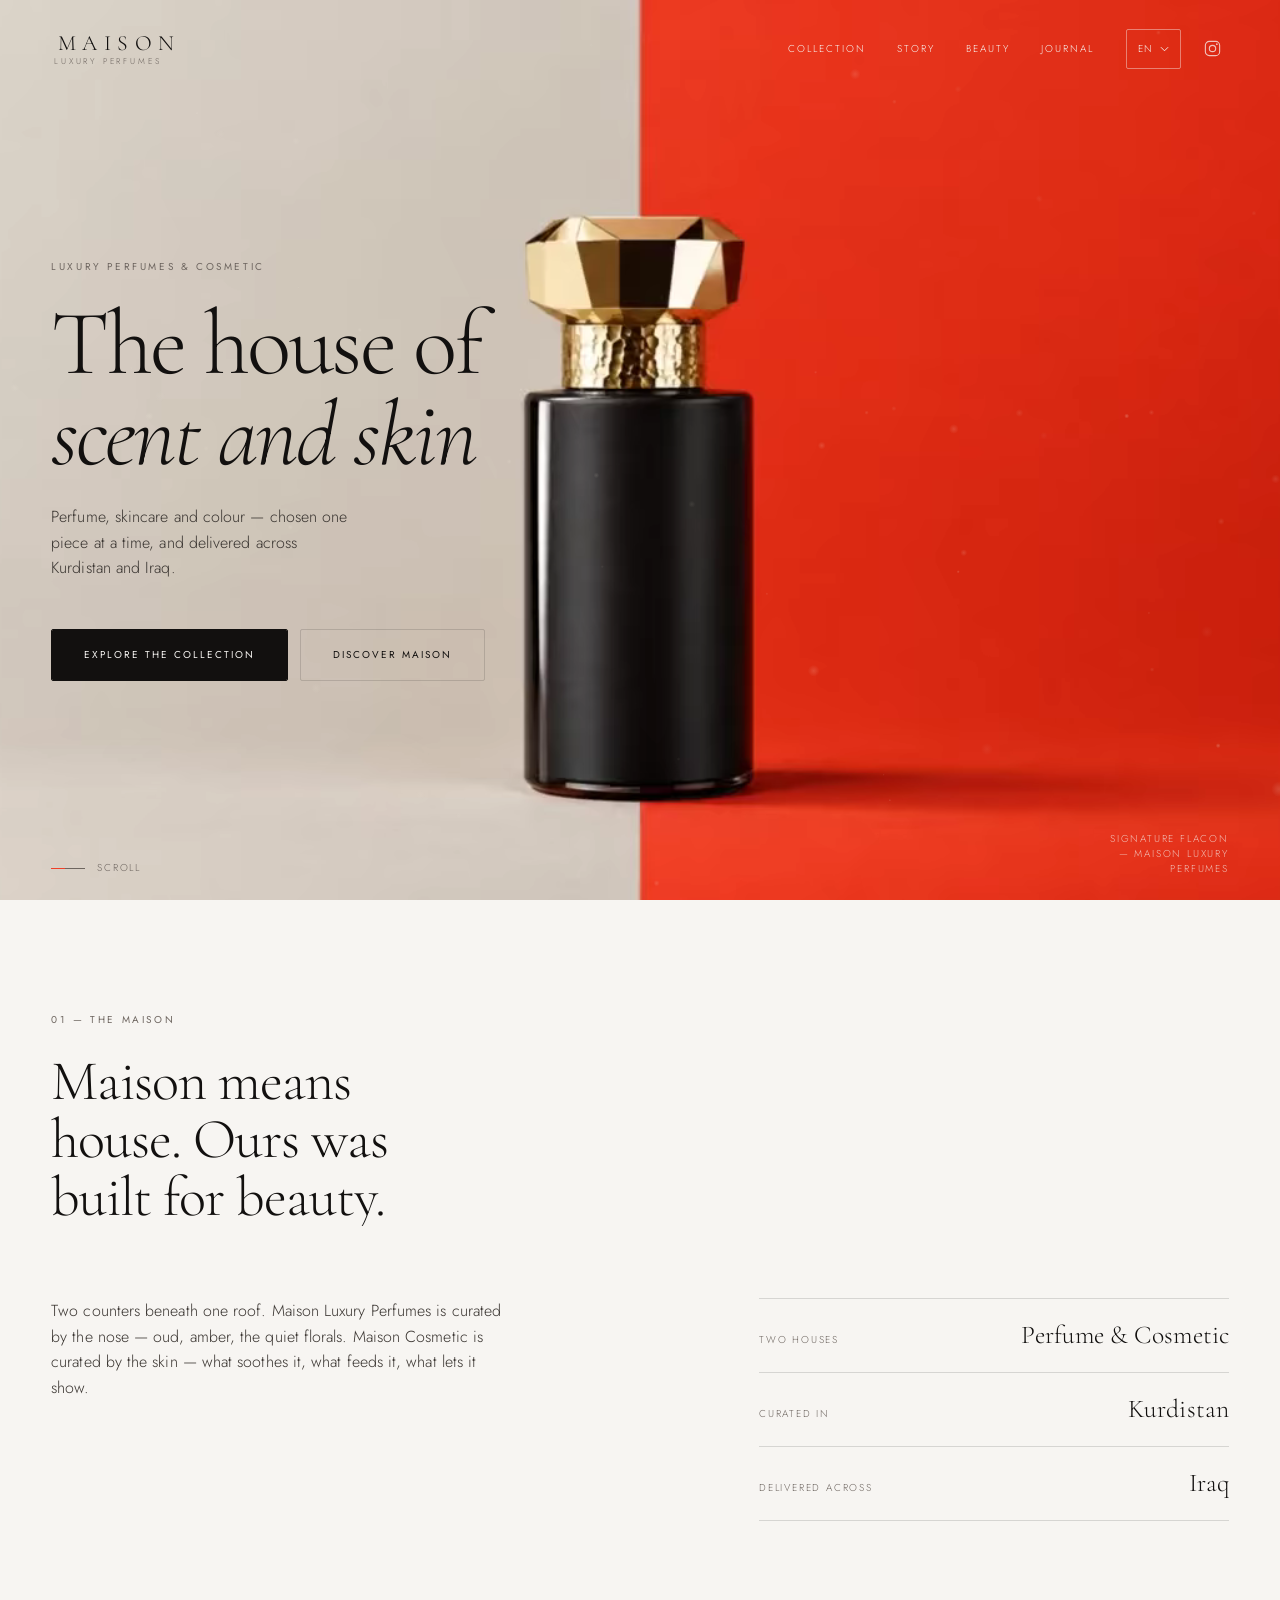
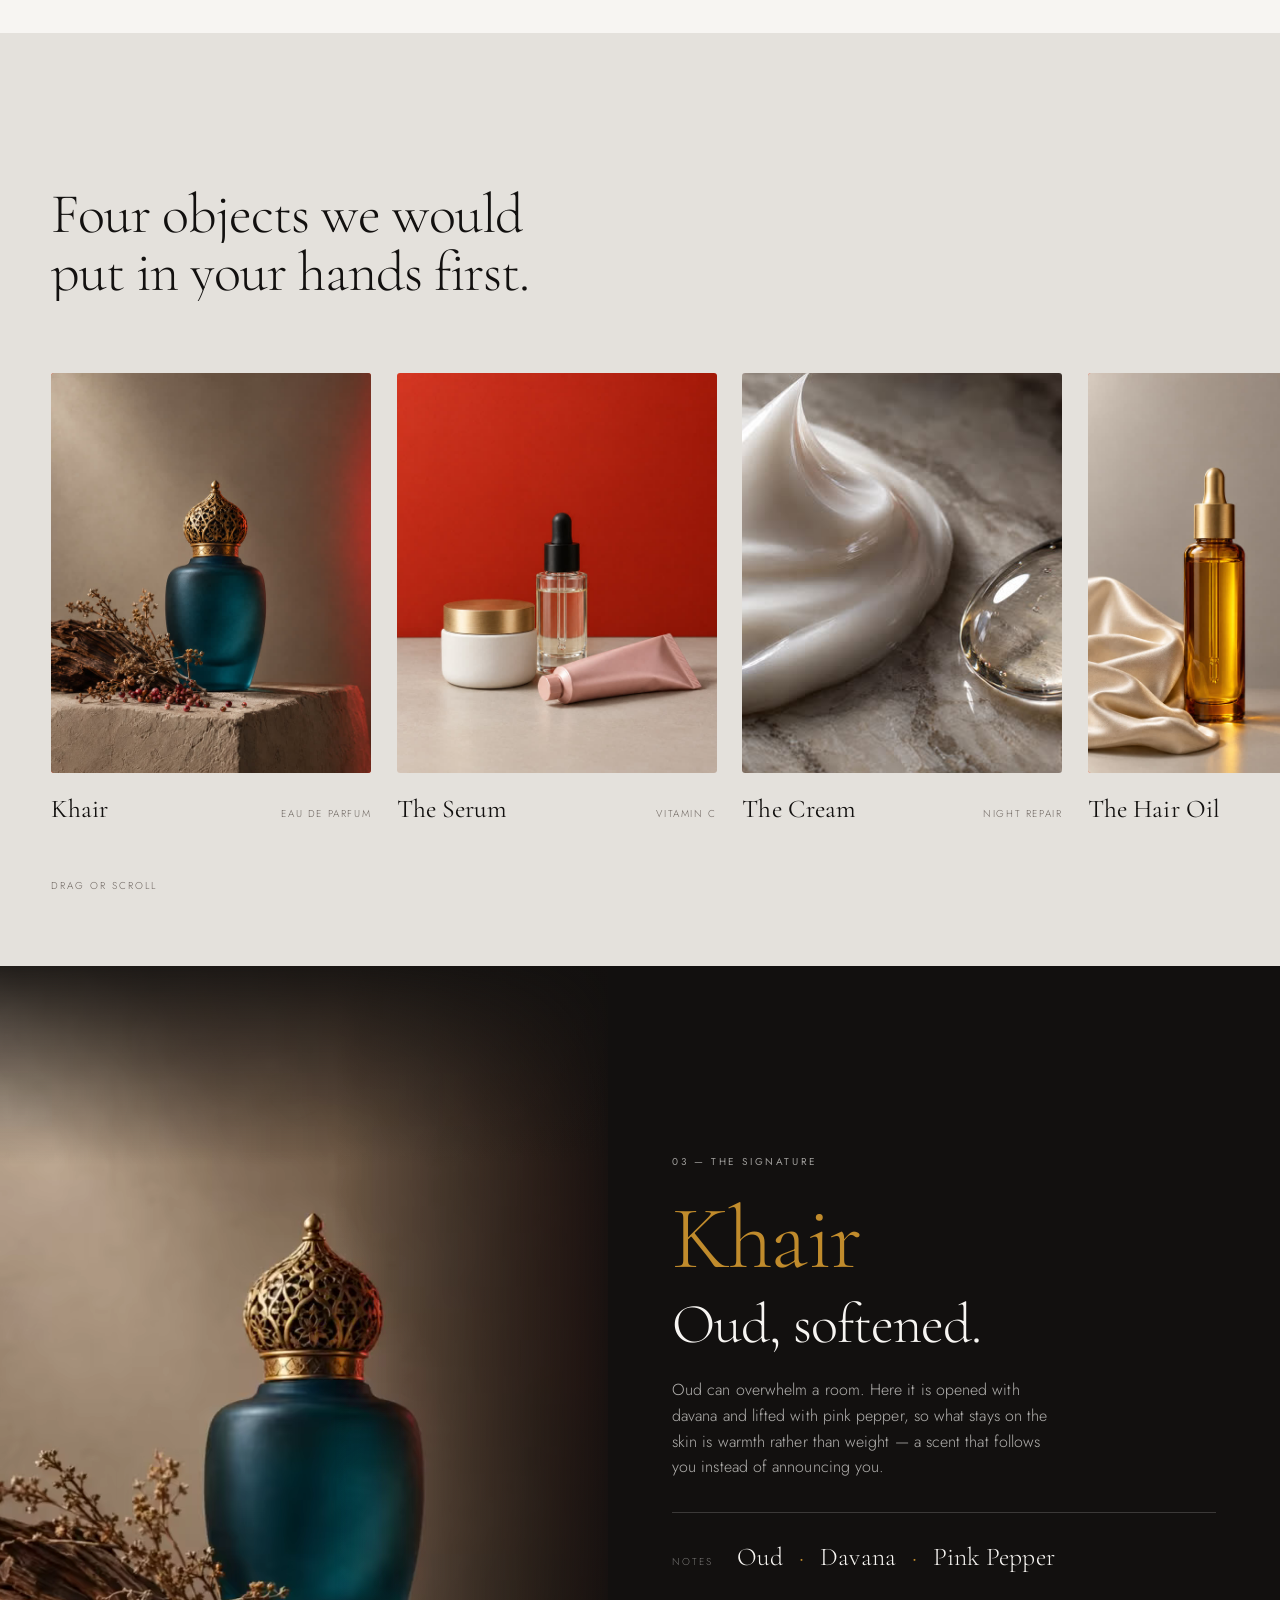
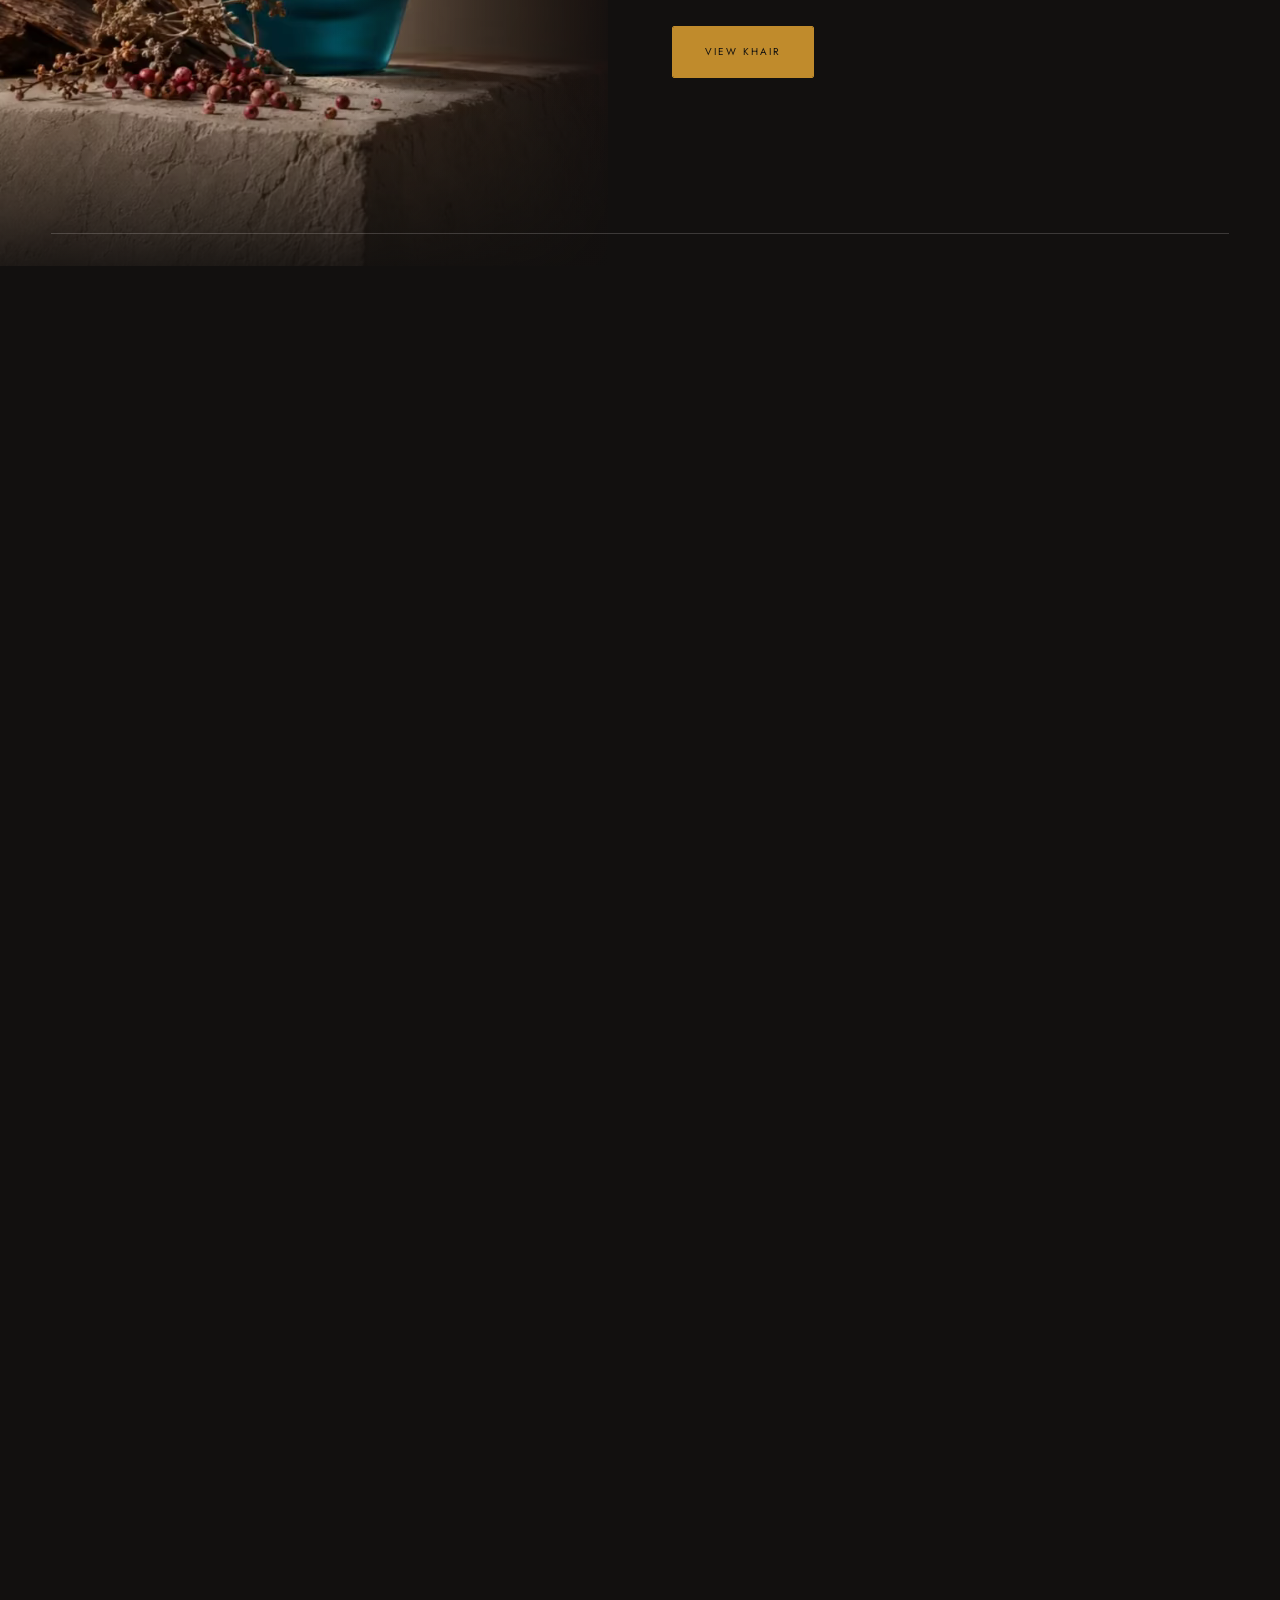
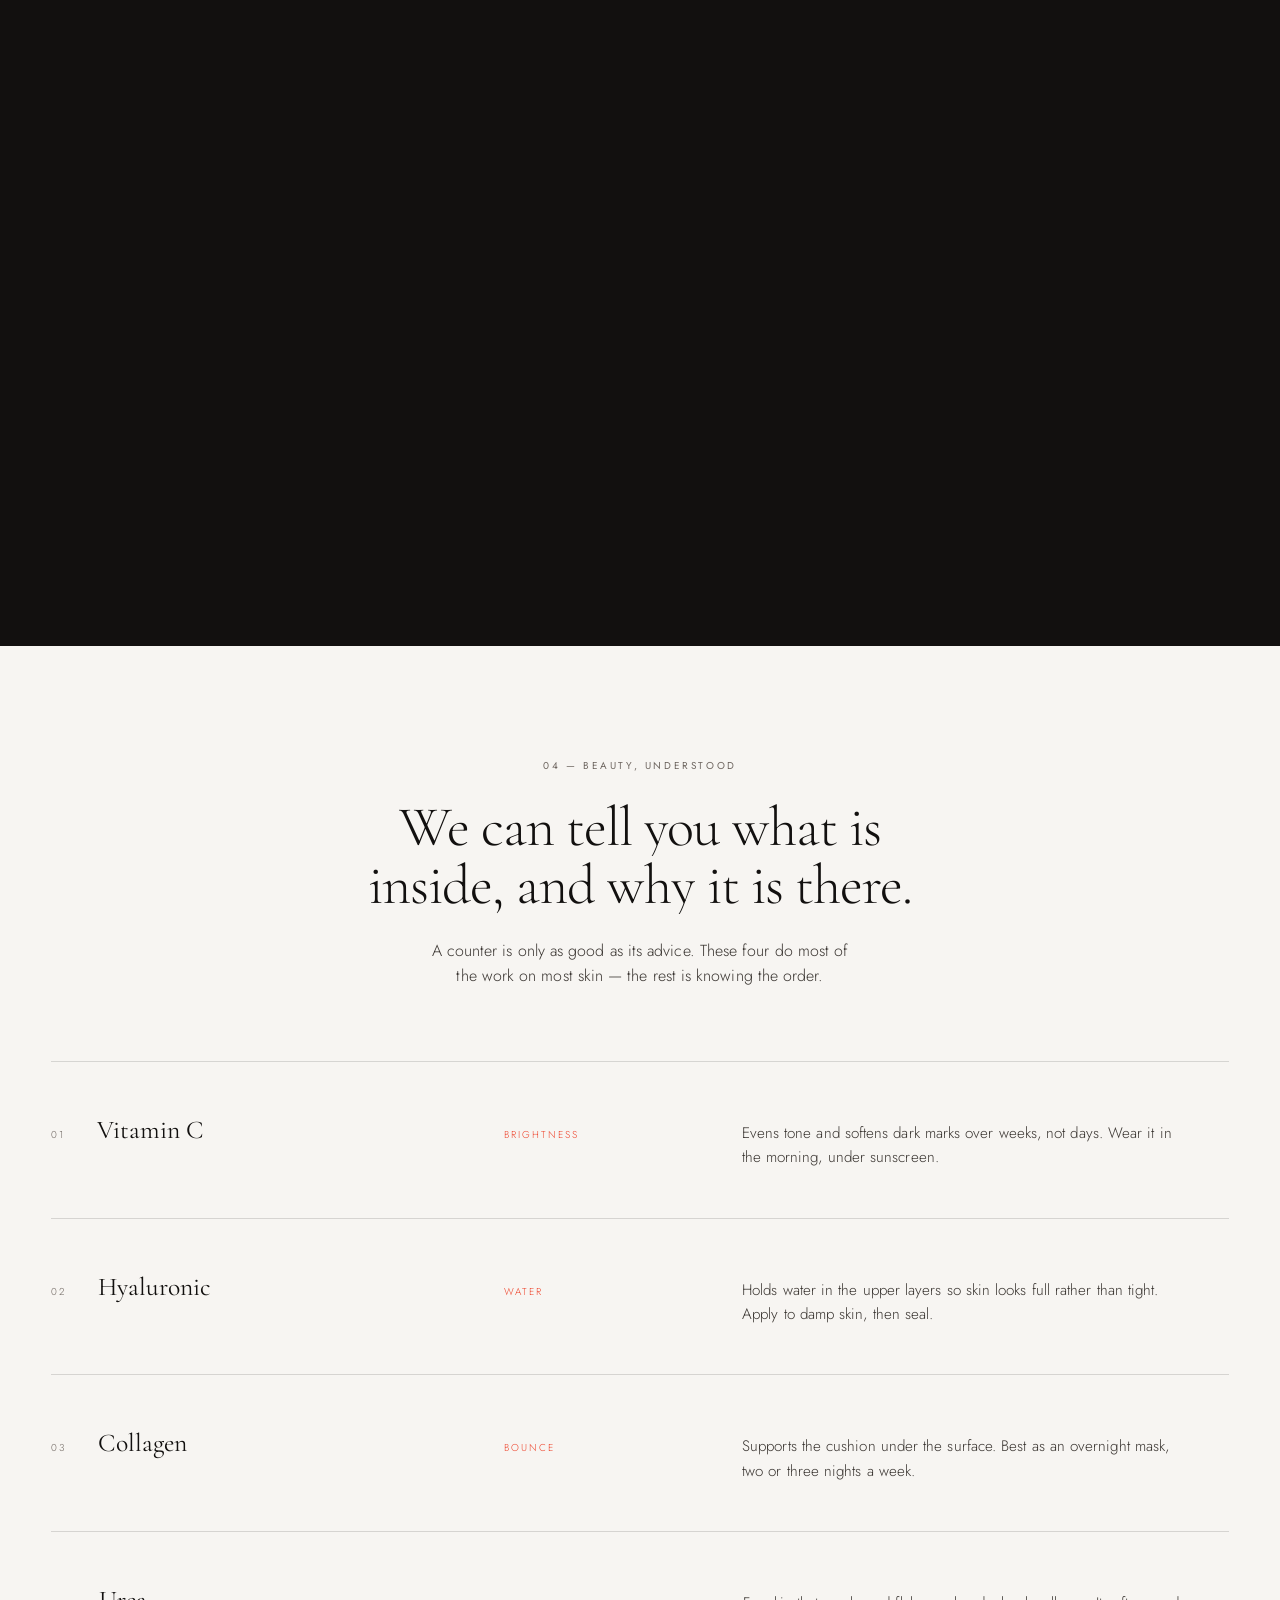
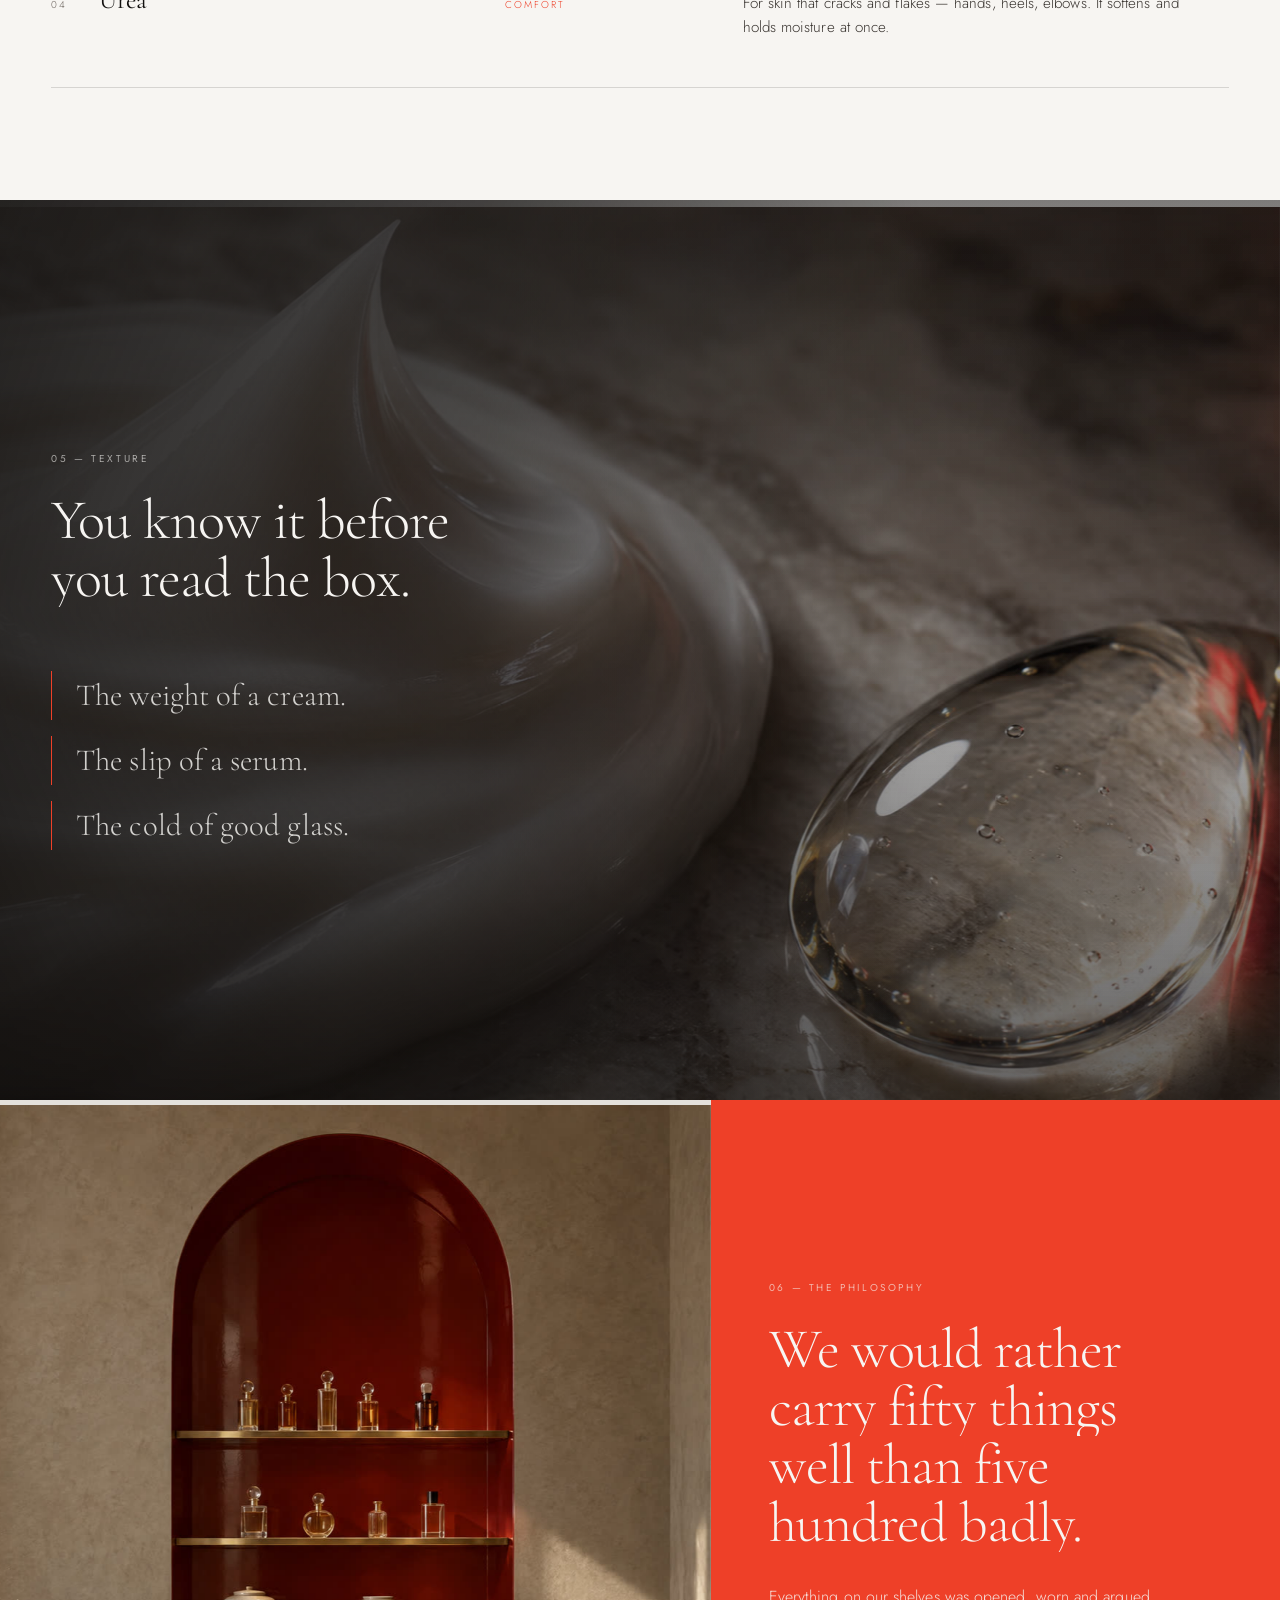
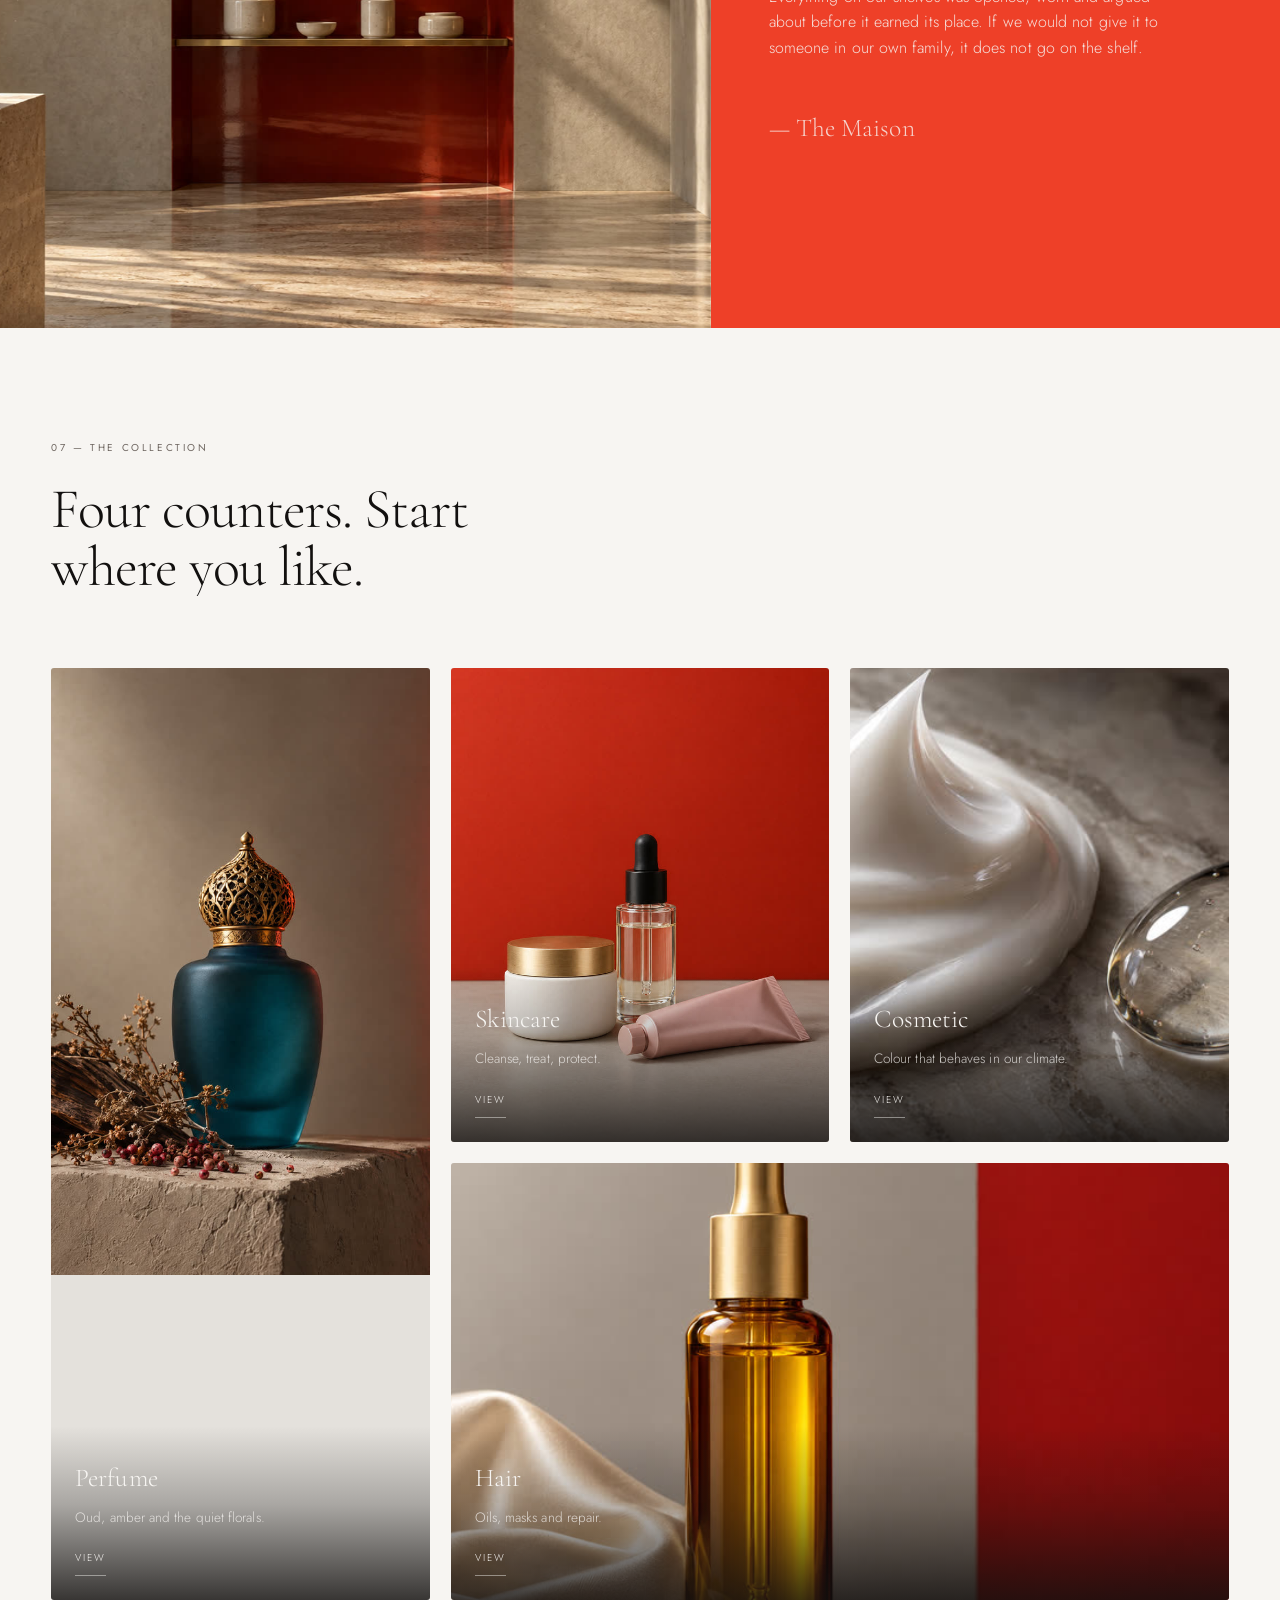
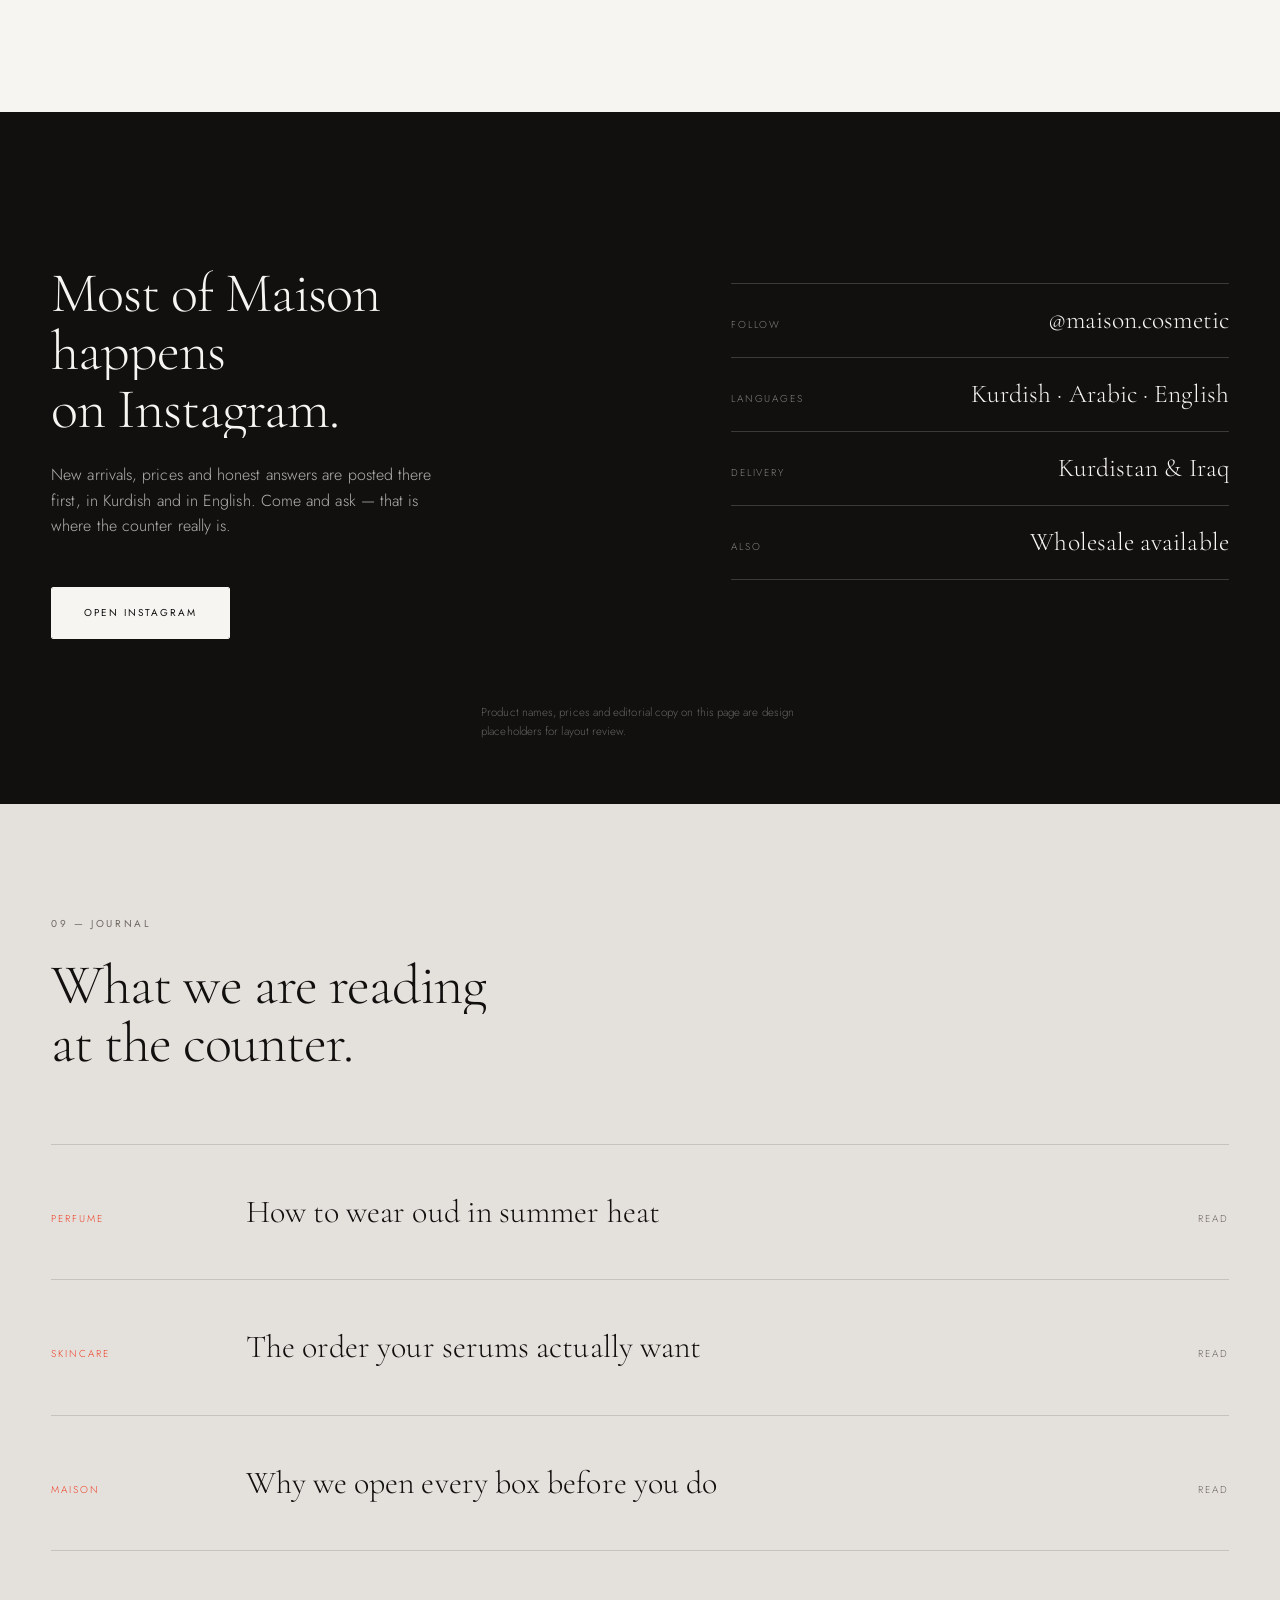
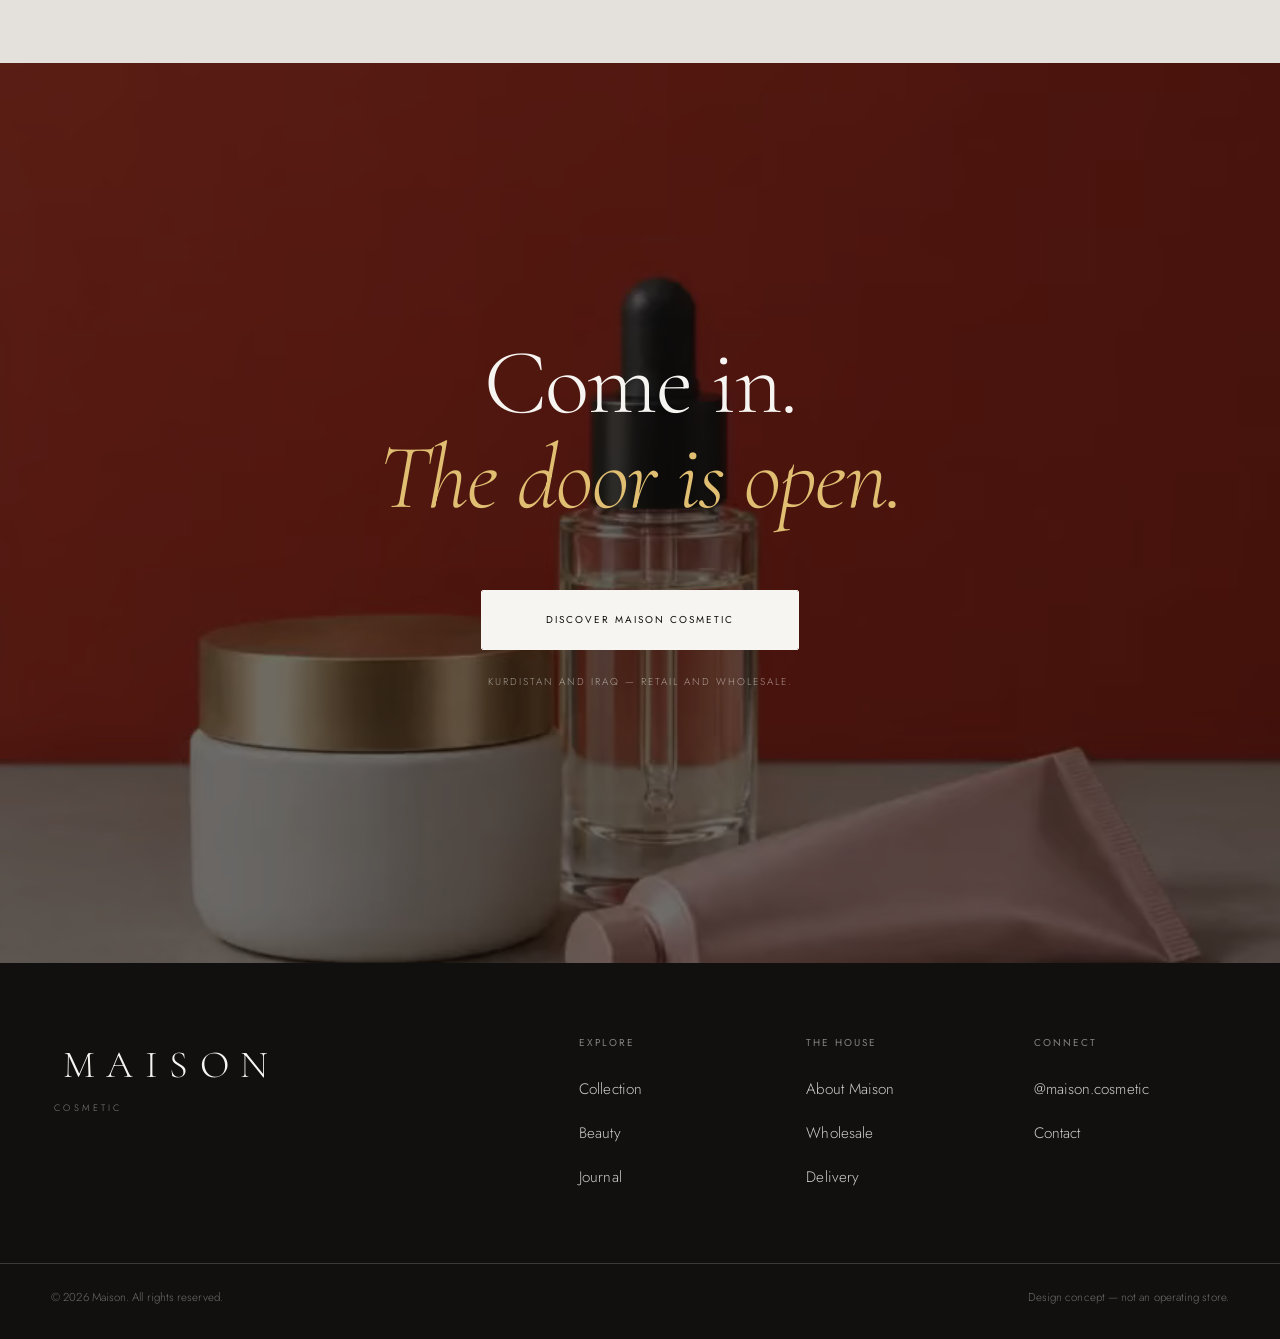
==== index.html @ ea597d21 "Design Maison trilingual 3D marketing site A design-only marketing experience for Maison Cosmetic, b" ====
<!doctype html>
<html lang="en" dir="ltr">
<head>
<meta charset="utf-8">
<meta name="viewport" content="width=device-width, initial-scale=1, viewport-fit=cover">
<title>Maison — Luxury Perfumes &amp; Cosmetic</title>
<meta name="description" data-i18n-attr="content:doc.desc" content="Maison. A house of luxury perfume, skincare and colour — curated in Kurdistan, delivered across Iraq.">
<meta name="theme-color" content="#12100F">

<link rel="preload" href="assets/fonts/cormorant-300.woff2" as="font" type="font/woff2" crossorigin>
<link rel="preload" href="assets/fonts/jost-300.woff2" as="font" type="font/woff2" crossorigin>
<link rel="stylesheet" href="assets/css/maison.css">
<link rel="icon" href="data:image/svg+xml,%3Csvg xmlns='http://www.w3.org/2000/svg' viewBox='0 0 32 32'%3E%3Crect width='32' height='32' fill='%23EE4028'/%3E%3Ctext x='16' y='23' font-family='Georgia,serif' font-size='19' fill='%23F6F4F1' text-anchor='middle'%3EM%3C/text%3E%3C/svg%3E">
</head>
<body>

<!-- ═══════════════ LOADER ═══════════════ -->
<div class="loader" id="loader" role="status" aria-live="polite">
  <div class="loader__inner">
    <div class="loader__mark">
      <span class="loader__letter">M</span><span class="loader__letter">A</span><span class="loader__letter">I</span><span class="loader__letter">S</span><span class="loader__letter">O</span><span class="loader__letter">N</span>
    </div>
    <div class="loader__rule"><i></i></div>
    <div class="loader__tag" data-i18n="loader.tagline">Scent · Skin · Colour</div>
  </div>
</div>

<!-- ═══════════════ CURTAIN (instant nav transition) ═══════════════ -->
<div class="curtain" id="curtain" aria-hidden="true"><span class="curtain__mark">MAISON</span></div>

<!-- ═══════════════ NAV ═══════════════ -->
<header class="nav" id="nav">
  <div class="nav__bar">

    <a class="nav__logo" href="#top" data-nav>
      <span class="nav__logoWord">MAISON</span>
      <span class="nav__logoSub" data-i18n="brand.perfumes">LUXURY PERFUMES</span>
    </a>

    <nav class="nav__links" aria-label="Primary">
      <a href="#collection" data-nav data-i18n="nav.collection">Collection</a>
      <a href="#philosophy" data-nav data-i18n="nav.story">Story</a>
      <a href="#science"    data-nav data-i18n="nav.beauty">Beauty</a>
      <a href="#journal"    data-nav data-i18n="nav.journal">Journal</a>
    </nav>

    <div class="nav__tools">
      <div class="lang" id="lang">
        <button class="lang__btn" id="langBtn" aria-haspopup="true" aria-expanded="false">
          <span id="langCur">EN</span>
          <svg viewBox="0 0 10 6" aria-hidden="true"><path d="M1 1l4 4 4-4" fill="none" stroke="currentColor" stroke-width="1"/></svg>
        </button>
        <div class="lang__menu" id="langMenu" role="menu">
          <button role="menuitem" data-lang="en" lang="en">English</button>
          <button role="menuitem" data-lang="ar" lang="ar">العربية</button>
          <button role="menuitem" data-lang="ku" lang="ku">کوردی</button>
        </div>
      </div>

      <a class="nav__ig" href="https://www.instagram.com/maison.cosmetic/" target="_blank" rel="noopener">
        <svg viewBox="0 0 24 24" aria-hidden="true"><rect x="3" y="3" width="18" height="18" rx="5" fill="none" stroke="currentColor" stroke-width="1.4"/><circle cx="12" cy="12" r="4" fill="none" stroke="currentColor" stroke-width="1.4"/><circle cx="17.5" cy="6.5" r="1.1" fill="currentColor"/></svg>
        <span class="u-sr" data-i18n="nav.instagram">Instagram</span>
      </a>

      <button class="nav__burger" id="burger" aria-expanded="false">
        <span></span><span></span>
        <span class="u-sr" data-i18n="nav.menu">Menu</span>
      </button>
    </div>
  </div>
</header>

<!-- ═══════════════ MOBILE MENU ═══════════════ -->
<div class="mmenu" id="mmenu" aria-hidden="true">
  <nav class="mmenu__list">
    <a href="#collection" data-nav><i>01</i><span data-i18n="nav.collection">Collection</span></a>
    <a href="#philosophy" data-nav><i>02</i><span data-i18n="nav.story">Story</span></a>
    <a href="#science"    data-nav><i>03</i><span data-i18n="nav.beauty">Beauty</span></a>
    <a href="#journal"    data-nav><i>04</i><span data-i18n="nav.journal">Journal</span></a>
  </nav>
  <div class="mmenu__foot">
    <div class="mmenu__langs">
      <button data-lang="en">English</button><button data-lang="ar">العربية</button><button data-lang="ku">کوردی</button>
    </div>
    <a href="https://www.instagram.com/maison.cosmetic/" target="_blank" rel="noopener">@maison.cosmetic</a>
  </div>
</div>

<main id="top">

<!-- ═══════════════ HERO ═══════════════ -->
<section class="hero" id="hero">
  <canvas class="hero__atmos" id="atmos" aria-hidden="true"></canvas>

  <div class="hero__split" aria-hidden="true"><i></i></div>

  <div class="hero__stage">
    <video class="hero__video" id="heroVideo" poster="assets/img/poster-flacon.jpg"
           muted playsinline preload="auto" disablepictureinpicture aria-hidden="true"></video>
    <picture class="hero__still" id="heroStill">
      <source media="(max-width:600px)" srcset="assets/img/hero-sq-600.jpg 600w, assets/img/hero-sq-900.jpg 900w" sizes="100vw">
      <img src="assets/img/hero-flacon-1920.jpg"
           srcset="assets/img/hero-flacon-720.jpg 720w, assets/img/hero-flacon-1200.jpg 1200w, assets/img/hero-flacon-1920.jpg 1920w"
           sizes="100vw" alt="" aria-hidden="true" fetchpriority="high" decoding="async">
    </picture>
  </div>

  <div class="hero__copy">
    <p class="eyebrow" data-i18n="hero.eyebrow">Luxury Perfumes &amp; Cosmetic</p>
    <h1 class="hero__title">
      <span class="line"><span data-i18n="hero.title.a">The house of</span></span>
      <span class="line"><em data-i18n="hero.title.b">scent and skin</em></span>
    </h1>
    <p class="hero__lede" data-i18n="hero.lede">Perfume, skincare and colour — chosen one piece at a time, and delivered across Kurdistan and Iraq.</p>
    <div class="hero__cta">
      <a class="btn btn--solid" href="#collection" data-nav data-magnetic><span data-i18n="hero.cta.primary">Explore the Collection</span></a>
      <a class="btn btn--ghost" href="#intro" data-nav data-magnetic><span data-i18n="hero.cta.secondary">Discover Maison</span></a>
    </div>
  </div>

  <div class="hero__meta">
    <span class="hero__cap" data-i18n="hero.caption">Signature flacon — Maison Luxury Perfumes</span>
    <span class="hero__scroll"><i></i><span data-i18n="hero.scroll">Scroll</span></span>
  </div>
</section>

<!-- ═══════════════ 01 · INTRO ═══════════════ -->
<section class="intro" id="intro">
  <div class="wrap">
    <p class="eyebrow" data-reveal data-i18n="intro.label">01 — The Maison</p>
    <h2 class="intro__title display" data-reveal data-split data-i18n="intro.title">Maison means house. Ours was built for beauty.</h2>
    <div class="intro__grid">
      <p class="intro__body" data-reveal data-i18n="intro.body">Two counters beneath one roof.</p>
      <dl class="facts" data-reveal>
        <div class="facts__row"><dt data-i18n="intro.stat1.k">Two houses</dt><dd data-i18n="intro.stat1.v">Perfume &amp; Cosmetic</dd></div>
        <div class="facts__row"><dt data-i18n="intro.stat2.k">Curated in</dt><dd data-i18n="intro.stat2.v">Kurdistan</dd></div>
        <div class="facts__row"><dt data-i18n="intro.stat3.k">Delivered across</dt><dd data-i18n="intro.stat3.v">Iraq</dd></div>
      </dl>
    </div>
  </div>
</section>

<!-- ═══════════════ 02 · FEATURED EDIT ═══════════════ -->
<section class="edit" id="edit">
  <div class="wrap">
    <header class="secHead">
      <p class="eyebrow" data-reveal data-i18n="featured.label">02 — The Edit</p>
      <h2 class="secHead__title display" data-reveal data-split data-i18n="featured.title">Four objects we would put in your hands first.</h2>
    </header>
  </div>
  <div class="edit__rail" id="editRail">
    <article class="obj" data-tilt><div class="obj__frame obj__frame--red"><img src="assets/img/khair-oud-720.jpg" srcset="assets/img/khair-oud-720.jpg 720w, assets/img/khair-oud-1200.jpg 1200w" sizes="(max-width:560px) 86vw, (max-width:1024px) 46vw, 30vw" alt="" loading="lazy" decoding="async"></div>
      <div class="obj__meta"><h3 data-i18n="featured.1.name">Khair</h3><p data-i18n="featured.1.kind">Eau de Parfum</p></div></article>
    <article class="obj" data-tilt><div class="obj__frame obj__frame--bone"><img src="assets/img/skincare-set-720.jpg" srcset="assets/img/skincare-set-720.jpg 720w, assets/img/skincare-set-1200.jpg 1200w" sizes="(max-width:560px) 86vw, (max-width:1024px) 46vw, 30vw" alt="" loading="lazy" decoding="async"></div>
      <div class="obj__meta"><h3 data-i18n="featured.2.name">The Serum</h3><p data-i18n="featured.2.kind">Vitamin C</p></div></article>
    <article class="obj" data-tilt><div class="obj__frame obj__frame--bone"><img src="assets/img/texture-macro-720.jpg" srcset="assets/img/texture-macro-720.jpg 720w, assets/img/texture-macro-1200.jpg 1200w" sizes="(max-width:560px) 86vw, (max-width:1024px) 46vw, 30vw" alt="" loading="lazy" decoding="async"></div>
      <div class="obj__meta"><h3 data-i18n="featured.3.name">The Cream</h3><p data-i18n="featured.3.kind">Night Repair</p></div></article>
    <article class="obj" data-tilt><div class="obj__frame obj__frame--red"><img src="assets/img/hair-oil-720.jpg" srcset="assets/img/hair-oil-720.jpg 720w, assets/img/hair-oil-1200.jpg 1200w" sizes="(max-width:560px) 86vw, (max-width:1024px) 46vw, 30vw" alt="" loading="lazy" decoding="async"></div>
      <div class="obj__meta"><h3 data-i18n="featured.4.name">The Hair Oil</h3><p data-i18n="featured.4.kind">Gloss &amp; Repair</p></div></article>
  </div>
  <div class="wrap"><p class="edit__hint" data-i18n="featured.hint">Drag or scroll</p></div>
</section>

<!-- ═══════════════ 03 · SIGNATURE (scroll-scrubbed 3D) ═══════════════ -->
<section class="sig" id="signature">
  <div class="sig__sticky">
    <div class="sig__media">
      <video class="sig__video" id="sigVideo" poster="assets/img/poster-khair.jpg"
             muted playsinline preload="auto" disablepictureinpicture aria-hidden="true"></video>
      <img class="sig__still" id="sigStill" src="assets/img/khair-oud-720.jpg" srcset="assets/img/khair-oud-720.jpg 720w, assets/img/khair-oud-1200.jpg 1200w" sizes="(max-width:1024px) 90vw, 45vw" alt="" aria-hidden="true" loading="lazy" decoding="async">
    </div>
    <div class="sig__copy">
      <p class="eyebrow eyebrow--light" data-i18n="signature.label">03 — The Signature</p>
      <p class="sig__name" data-i18n="signature.name">Khair</p>
      <h2 class="sig__title display" data-i18n="signature.title">Oud, softened.</h2>
      <p class="sig__body" data-i18n="signature.body">Oud can overwhelm a room.</p>
      <div class="notes">
        <span class="notes__label" data-i18n="signature.notes.label">Notes</span>
        <ul class="notes__list">
          <li data-i18n="signature.note.1">Oud</li><li data-i18n="signature.note.2">Davana</li><li data-i18n="signature.note.3">Pink Pepper</li>
        </ul>
      </div>
      <a class="btn btn--gold" href="#collection" data-nav data-magnetic><span data-i18n="signature.cta">View Khair</span></a>
    </div>
    <div class="sig__progress" aria-hidden="true"><i id="sigBar"></i></div>
  </div>
</section>

<!-- ═══════════════ 04 · BEAUTY SCIENCE ═══════════════ -->
<section class="sci" id="science">
  <div class="wrap">
    <header class="secHead secHead--center">
      <p class="eyebrow" data-reveal data-i18n="science.label">04 — Beauty, understood</p>
      <h2 class="secHead__title display" data-reveal data-split data-i18n="science.title">We can tell you what is inside, and why it is there.</h2>
      <p class="secHead__lede" data-reveal data-i18n="science.body">A counter is only as good as its advice.</p>
    </header>
    <ol class="sci__list">
      <li class="sci__row" data-reveal>
        <span class="sci__idx">01</span>
        <h3 class="sci__name" data-i18n="science.1.name">Vitamin C</h3>
        <p class="sci__role" data-i18n="science.1.role">Brightness</p>
        <p class="sci__body" data-i18n="science.1.body">Evens tone.</p>
        <span class="sci__orb sci__orb--c" aria-hidden="true"></span>
      </li>
      <li class="sci__row" data-reveal>
        <span class="sci__idx">02</span>
        <h3 class="sci__name" data-i18n="science.2.name">Hyaluronic</h3>
        <p class="sci__role" data-i18n="science.2.role">Water</p>
        <p class="sci__body" data-i18n="science.2.body">Holds water.</p>
        <span class="sci__orb sci__orb--h" aria-hidden="true"></span>
      </li>
      <li class="sci__row" data-reveal>
        <span class="sci__idx">03</span>
        <h3 class="sci__name" data-i18n="science.3.name">Collagen</h3>
        <p class="sci__role" data-i18n="science.3.role">Bounce</p>
        <p class="sci__body" data-i18n="science.3.body">Supports the cushion.</p>
        <span class="sci__orb sci__orb--o" aria-hidden="true"></span>
      </li>
      <li class="sci__row" data-reveal>
        <span class="sci__idx">04</span>
        <h3 class="sci__name" data-i18n="science.4.name">Urea</h3>
        <p class="sci__role" data-i18n="science.4.role">Comfort</p>
        <p class="sci__body" data-i18n="science.4.body">For skin that cracks.</p>
        <span class="sci__orb sci__orb--u" aria-hidden="true"></span>
      </li>
    </ol>
  </div>
</section>

<!-- ═══════════════ 05 · TEXTURE ═══════════════ -->
<section class="tex" id="texture">
  <div class="tex__bg"><img id="texImg" src="assets/img/texture-macro-1200.jpg" srcset="assets/img/texture-macro-720.jpg 720w, assets/img/texture-macro-1200.jpg 1200w, assets/img/texture-macro-1920.jpg 1920w" sizes="100vw" alt="" loading="lazy" decoding="async"></div>
  <div class="tex__veil" aria-hidden="true"></div>
  <div class="wrap tex__copy">
    <p class="eyebrow eyebrow--light" data-reveal data-i18n="texture.label">05 — Texture</p>
    <h2 class="tex__title display" data-reveal data-split data-i18n="texture.title">You know it before you read the box.</h2>
    <ul class="tex__lines">
      <li data-reveal data-i18n="texture.line.1">The weight of a cream.</li>
      <li data-reveal data-i18n="texture.line.2">The slip of a serum.</li>
      <li data-reveal data-i18n="texture.line.3">The cold of good glass.</li>
    </ul>
  </div>
</section>

<!-- ═══════════════ 06 · PHILOSOPHY ═══════════════ -->
<section class="phil" id="philosophy">
  <div class="phil__media"><img id="philImg" src="assets/img/atelier-1200.jpg" srcset="assets/img/atelier-720.jpg 720w, assets/img/atelier-1200.jpg 1200w, assets/img/atelier-1920.jpg 1920w" sizes="100vw" alt="" loading="lazy" decoding="async"></div>
  <div class="phil__panel">
    <p class="eyebrow" data-reveal data-i18n="philosophy.label">06 — The Philosophy</p>
    <h2 class="phil__title display" data-reveal data-split data-i18n="philosophy.title">We would rather carry fifty things well than five hundred badly.</h2>
    <p class="phil__body" data-reveal data-i18n="philosophy.body">Everything on our shelves was opened.</p>
    <p class="phil__sign" data-reveal data-i18n="philosophy.sign">— The Maison</p>
  </div>
</section>

<!-- ═══════════════ 07 · COLLECTION ═══════════════ -->
<section class="coll" id="collection">
  <div class="wrap">
    <header class="secHead">
      <p class="eyebrow" data-reveal data-i18n="collection.label">07 — The Collection</p>
      <h2 class="secHead__title display" data-reveal data-split data-i18n="collection.title">Four counters. Start where you like.</h2>
    </header>
    <div class="coll__grid">
      <a class="cell cell--tall" href="#" data-soon data-reveal data-tilt>
        <span class="cell__img"><img src="assets/img/khair-oud-720.jpg" srcset="assets/img/khair-oud-720.jpg 720w, assets/img/khair-oud-1200.jpg 1200w" sizes="(max-width:560px) 86vw, (max-width:1024px) 46vw, 30vw" alt="" loading="lazy" decoding="async"></span>
        <span class="cell__body">
          <span class="cell__name" data-i18n="collection.1.name">Perfume</span>
          <span class="cell__desc" data-i18n="collection.1.desc">Oud, amber and the quiet florals.</span>
          <span class="cell__go" data-i18n="collection.view">View</span>
        </span>
      </a>
      <a class="cell" href="#" data-soon data-reveal data-tilt>
        <span class="cell__img"><img src="assets/img/skincare-set-720.jpg" srcset="assets/img/skincare-set-720.jpg 720w, assets/img/skincare-set-1200.jpg 1200w" sizes="(max-width:560px) 86vw, (max-width:1024px) 46vw, 30vw" alt="" loading="lazy" decoding="async"></span>
        <span class="cell__body">
          <span class="cell__name" data-i18n="collection.2.name">Skincare</span>
          <span class="cell__desc" data-i18n="collection.2.desc">Cleanse, treat, protect.</span>
          <span class="cell__go" data-i18n="collection.view">View</span>
        </span>
      </a>
      <a class="cell" href="#" data-soon data-reveal data-tilt>
        <span class="cell__img"><img src="assets/img/texture-macro-720.jpg" srcset="assets/img/texture-macro-720.jpg 720w, assets/img/texture-macro-1200.jpg 1200w" sizes="(max-width:560px) 86vw, (max-width:1024px) 46vw, 30vw" alt="" loading="lazy" decoding="async"></span>
        <span class="cell__body">
          <span class="cell__name" data-i18n="collection.3.name">Cosmetic</span>
          <span class="cell__desc" data-i18n="collection.3.desc">Colour that behaves in our climate.</span>
          <span class="cell__go" data-i18n="collection.view">View</span>
        </span>
      </a>
      <a class="cell cell--wide" href="#" data-soon data-reveal data-tilt>
        <span class="cell__img"><img src="assets/img/hair-oil-720.jpg" srcset="assets/img/hair-oil-720.jpg 720w, assets/img/hair-oil-1200.jpg 1200w" sizes="(max-width:560px) 86vw, (max-width:1024px) 46vw, 30vw" alt="" loading="lazy" decoding="async"></span>
        <span class="cell__body">
          <span class="cell__name" data-i18n="collection.4.name">Hair</span>
          <span class="cell__desc" data-i18n="collection.4.desc">Oils, masks and repair.</span>
          <span class="cell__go" data-i18n="collection.view">View</span>
        </span>
      </a>
    </div>
  </div>
</section>

<!-- ═══════════════ 08 · THE COUNTER ═══════════════ -->
<section class="proof" id="proof">
  <div class="wrap proof__inner">
    <div class="proof__l">
      <p class="eyebrow eyebrow--light" data-reveal data-i18n="proof.label">08 — The Counter</p>
      <h2 class="proof__title display" data-reveal data-split data-i18n="proof.title">Most of Maison happens on Instagram.</h2>
      <p class="proof__body" data-reveal data-i18n="proof.body">New arrivals, prices and honest answers.</p>
      <a class="btn btn--solid" href="https://www.instagram.com/maison.cosmetic/" target="_blank" rel="noopener" data-magnetic><span data-i18n="proof.cta">Open Instagram</span></a>
    </div>
    <dl class="proof__facts" data-reveal>
      <div><dt data-i18n="proof.1.k">Follow</dt><dd data-i18n="proof.1.v">@maison.cosmetic</dd></div>
      <div><dt data-i18n="proof.2.k">Languages</dt><dd data-i18n="proof.2.v">Kurdish · Arabic · English</dd></div>
      <div><dt data-i18n="proof.3.k">Delivery</dt><dd data-i18n="proof.3.v">Kurdistan &amp; Iraq</dd></div>
      <div><dt data-i18n="proof.4.k">Also</dt><dd data-i18n="proof.4.v">Wholesale available</dd></div>
    </dl>
  </div>
  <p class="proof__note wrap" data-i18n="proof.note">Product names, prices and editorial copy on this page are design placeholders.</p>
</section>

<!-- ═══════════════ 09 · JOURNAL ═══════════════ -->
<section class="jour" id="journal">
  <div class="wrap">
    <header class="secHead">
      <p class="eyebrow" data-reveal data-i18n="journal.label">09 — Journal</p>
      <h2 class="secHead__title display" data-reveal data-split data-i18n="journal.title">What we are reading at the counter.</h2>
    </header>
    <ul class="jour__list">
      <li data-reveal><a href="#" data-soon>
        <span class="jour__kick" data-i18n="journal.1.kicker">Perfume</span>
        <span class="jour__title" data-i18n="journal.1.title">How to wear oud in summer heat</span>
        <span class="jour__go" data-i18n="journal.read">Read</span></a></li>
      <li data-reveal><a href="#" data-soon>
        <span class="jour__kick" data-i18n="journal.2.kicker">Skincare</span>
        <span class="jour__title" data-i18n="journal.2.title">The order your serums actually want</span>
        <span class="jour__go" data-i18n="journal.read">Read</span></a></li>
      <li data-reveal><a href="#" data-soon>
        <span class="jour__kick" data-i18n="journal.3.kicker">Maison</span>
        <span class="jour__title" data-i18n="journal.3.title">Why we open every box before you do</span>
        <span class="jour__go" data-i18n="journal.read">Read</span></a></li>
    </ul>
  </div>
</section>

<!-- ═══════════════ 10 · FINAL CTA ═══════════════ -->
<section class="final" id="final">
  <video class="final__video" id="finVideo" poster="assets/img/poster-skincare.jpg"
         muted playsinline preload="none" disablepictureinpicture aria-hidden="true"></video>
  <div class="final__veil" aria-hidden="true"></div>
  <div class="wrap final__copy">
    <h2 class="final__title display">
      <span class="line" data-i18n="final.title.a">Come in.</span>
      <span class="line"><em data-i18n="final.title.b">The door is open.</em></span>
    </h2>
    <a class="btn btn--solid btn--lg" href="https://www.instagram.com/maison.cosmetic/" target="_blank" rel="noopener" data-magnetic><span data-i18n="final.cta">Discover Maison Cosmetic</span></a>
    <p class="final__sub" data-i18n="final.sub">Kurdistan and Iraq — retail and wholesale.</p>
  </div>
</section>

<!-- ═══════════════ FOOTER ═══════════════ -->
<footer class="foot">
  <div class="wrap foot__top">
    <a class="foot__logo" href="#top" data-nav>
      <span>MAISON</span><i data-i18n="brand.cosmetic">COSMETIC</i>
    </a>
    <div class="foot__cols">
      <div><h4 data-i18n="footer.explore">Explore</h4>
        <a href="#collection" data-nav data-i18n="nav.collection">Collection</a>
        <a href="#science"    data-nav data-i18n="nav.beauty">Beauty</a>
        <a href="#journal"    data-nav data-i18n="nav.journal">Journal</a></div>
      <div><h4 data-i18n="footer.house">The House</h4>
        <a href="#philosophy" data-nav data-i18n="footer.about">About Maison</a>
        <a href="#proof" data-nav data-i18n="footer.wholesale">Wholesale</a>
        <a href="#proof" data-nav data-i18n="footer.delivery">Delivery</a></div>
      <div><h4 data-i18n="footer.connect">Connect</h4>
        <a href="https://www.instagram.com/maison.cosmetic/" target="_blank" rel="noopener">@maison.cosmetic</a>
        <a href="#proof" data-nav data-i18n="footer.contact">Contact</a></div>
    </div>
  </div>
  <div class="wrap foot__bot">
    <span>© <span id="yr">2026</span> Maison. <span data-i18n="footer.rights">All rights reserved.</span></span>
    <span data-i18n="footer.design">Design concept — not an operating store.</span>
  </div>
</footer>

</main>

<div class="toast" id="toast" role="status" aria-live="polite"></div>

<script src="assets/js/i18n.js"></script>
<script src="assets/js/scene.js"></script>
<script src="assets/js/app.js"></script>
</body>
</html>
---- assets/css/maison.css ----
/* ==========================================================================
   fonts — self-hosted (no third-party request; reliable on regional networks)
   Latin: Cormorant Garamond (display) + Jost (UI)
   Arabic & Kurdish Sorani: Noto Naskh Arabic (display) + IBM Plex Sans Arabic (UI)
   ========================================================================== */
@font-face{ font-family:'Cormorant Garamond'; src:url('../fonts/cormorant-300.woff2') format('woff2');
  font-weight:300; font-style:normal; font-display:swap; }
@font-face{ font-family:'Cormorant Garamond'; src:url('../fonts/cormorant-400.woff2') format('woff2');
  font-weight:400; font-style:normal; font-display:swap; }
@font-face{ font-family:'Cormorant Garamond'; src:url('../fonts/cormorant-300i.woff2') format('woff2');
  font-weight:300; font-style:italic; font-display:swap; }
@font-face{ font-family:'Jost'; src:url('../fonts/jost-300.woff2') format('woff2');
  font-weight:300; font-style:normal; font-display:swap; }
@font-face{ font-family:'Jost'; src:url('../fonts/jost-400.woff2') format('woff2');
  font-weight:400; font-style:normal; font-display:swap; }
/* U+0600–06FF covers Arabic plus the Sorani letters ڕ ڵ ۆ ێ ژ چ پ گ */
@font-face{ font-family:'Noto Naskh Arabic'; src:url('../fonts/naskh-400.woff2') format('woff2');
  font-weight:400; font-style:normal; font-display:swap; unicode-range:U+0600-06FF,U+0750-077F,U+08A0-08FF,U+FB50-FDFF,U+FE70-FEFF,U+200C-200F; }
@font-face{ font-family:'Noto Naskh Arabic'; src:url('../fonts/naskh-600.woff2') format('woff2');
  font-weight:600; font-style:normal; font-display:swap; unicode-range:U+0600-06FF,U+0750-077F,U+08A0-08FF,U+FB50-FDFF,U+FE70-FEFF,U+200C-200F; }
@font-face{ font-family:'IBM Plex Sans Arabic'; src:url('../fonts/plexar-300.woff2') format('woff2');
  font-weight:300; font-style:normal; font-display:swap; unicode-range:U+0600-06FF,U+0750-077F,U+08A0-08FF,U+FB50-FDFF,U+FE70-FEFF,U+200C-200F; }
@font-face{ font-family:'IBM Plex Sans Arabic'; src:url('../fonts/plexar-400.woff2') format('woff2');
  font-weight:400; font-style:normal; font-display:swap; unicode-range:U+0600-06FF,U+0750-077F,U+08A0-08FF,U+FB50-FDFF,U+FE70-FEFF,U+200C-200F; }

/* ==========================================================================
   MAISON — design system
   Palette, type, spacing and motion are derived from the brand's own
   vertical-split red/bone poster language and letterspaced serif wordmark.
   ========================================================================== */

:root{
  /* ---- colour (from brand artwork) ---- */
  --red:      #EE4028;
  --red-dp:   #C8301C;
  --red-sh:   #8E1F10;
  --bone:     #E4E1DC;
  --bone-lt:  #EFEDE9;
  --paper:    #F7F5F2;
  --ink:      #12100F;
  --ink-2:    #3A3531;
  --ink-3:    #6E6660;
  --gold:     #C08B2C;
  --gold-lt:  #E0BE72;
  --line:     rgba(18,16,15,.14);
  --line-lt:  rgba(247,245,242,.18);

  /* ---- type ---- */
  --f-display: 'Cormorant Garamond', 'Noto Naskh Arabic', Georgia, serif;
  --f-ui:      'Jost', 'IBM Plex Sans Arabic', ui-sans-serif, system-ui, sans-serif;

  --t-hero:  clamp(2.75rem, 7.2vw, 7.5rem);
  --t-h2:    clamp(2rem, 4.4vw, 4.25rem);
  --t-h3:    clamp(1.35rem, 2vw, 2rem);
  --t-lede:  clamp(1rem, 1.25vw, 1.2rem);
  --t-body:  clamp(.95rem, 1.05vw, 1.0625rem);
  --t-label: clamp(.625rem, .72vw, .7rem);

  /* ---- space ---- */
  --s1:.25rem; --s2:.5rem;  --s3:.75rem; --s4:1rem;  --s5:1.5rem;
  --s6:2rem;   --s7:3rem;   --s8:4rem;   --s9:6rem;  --s10:8rem; --s11:10rem;
  --gut: clamp(1.25rem, 4vw, 4.5rem);
  --maxw: 1560px;

  /* ---- motion ---- */
  --ease: cubic-bezier(.22,1,.36,1);
  --ease-io: cubic-bezier(.65,0,.35,1);
  --d-fast: .45s; --d-mid: .9s; --d-slow: 1.4s;

  --r-sm: 2px; --r-md: 3px;
}

/* Arabic + Kurdish share the Arabic script stack */
html[data-font="arabic"]{
  --f-display: 'Noto Naskh Arabic', 'Amiri', Georgia, serif;
  --f-ui:      'IBM Plex Sans Arabic', 'Noto Naskh Arabic', ui-sans-serif, system-ui, sans-serif;
  --t-hero:  clamp(2.25rem, 6vw, 6rem);
  --t-h2:    clamp(1.65rem, 3.6vw, 3.4rem);
}

/* ==========================================================================
   base
   ========================================================================== */
*,*::before,*::after{ box-sizing:border-box; }
/* No smooth scrolling: navigation is instant and the curtain carries the
   transition, so the jump must be complete before the curtain lifts. */
html{ -webkit-text-size-adjust:100%; scroll-behavior:auto; }

body{
  margin:0; background:var(--paper); color:var(--ink);
  font-family:var(--f-ui); font-size:var(--t-body); font-weight:300;
  line-height:1.6; letter-spacing:.005em;
  overflow-x:hidden; text-rendering:optimizeLegibility;
  -webkit-font-smoothing:antialiased;
}
body.is-locked{ overflow:hidden; }
img,video{ display:block; max-width:100%; }
h1,h2,h3,h4,p,dl,dd,ul,ol,figure{ margin:0; }
ul,ol{ list-style:none; padding:0; }
a{ color:inherit; text-decoration:none; }
button{ font:inherit; color:inherit; background:none; border:0; cursor:pointer; }
::selection{ background:var(--red); color:var(--paper); }

/* scroll targets clear the condensed nav — the browser applies this on
   scrollIntoView, so no fragile runtime measuring of a transitioning header */
main > section[id]{ scroll-margin-block-start:78px; }
@media (max-width:1024px){ main > section[id]{ scroll-margin-block-start:68px; } }

.wrap{ width:100%; max-width:var(--maxw); margin-inline:auto; padding-inline:var(--gut); }
.u-sr{ position:absolute; width:1px; height:1px; overflow:hidden; clip-path:inset(50%); white-space:nowrap; }

:where(a,button,[tabindex]):focus-visible{
  outline:2px solid var(--red); outline-offset:3px; border-radius:var(--r-sm);
}

/* ==========================================================================
   type primitives
   ========================================================================== */
.display{
  font-family:var(--f-display); font-weight:300; line-height:1.03;
  letter-spacing:-.018em; text-wrap:balance;
}
html[data-font="arabic"] .display{ font-weight:400; line-height:1.42; letter-spacing:0; }

.display em{ font-style:italic; font-weight:300; }
html[data-font="arabic"] .display em{ font-style:normal; color:var(--red); }

.eyebrow{
  font-size:var(--t-label); font-weight:400; letter-spacing:.26em;
  text-transform:uppercase; color:var(--ink-3); margin-block-end:var(--s5);
}
.eyebrow--light{ color:rgba(247,245,242,.62); }
html[data-font="arabic"] .eyebrow{ letter-spacing:.08em; text-transform:none; }

/* ==========================================================================
   buttons — restrained, magnetic
   ========================================================================== */
.btn{
  --bg:var(--ink); --fg:var(--paper); --bd:var(--ink);
  position:relative; display:inline-flex; align-items:center; justify-content:center;
  min-height:52px; padding:0 var(--s6);
  font-size:var(--t-label); letter-spacing:.2em; text-transform:uppercase; font-weight:400;
  color:var(--fg); border:1px solid var(--bd); border-radius:var(--r-sm);
  background:transparent; overflow:hidden; isolation:isolate;
  transition:color var(--d-fast) var(--ease), border-color var(--d-fast) var(--ease);
  will-change:transform;
}
html[data-font="arabic"] .btn{ letter-spacing:.04em; text-transform:none; font-size:.8rem; }
.btn::before{
  content:''; position:absolute; inset:0; z-index:-1; background:var(--bg);
  transform:scaleY(1); transform-origin:bottom;
  transition:transform .55s var(--ease);
}
.btn:hover::before{ transform:scaleY(0); }
.btn--solid:hover{ color:var(--ink); }
.btn--ghost{ --bg:transparent; --fg:var(--ink); --bd:var(--line); }
.btn--ghost::before{ background:var(--ink); transform:scaleY(0); }
.btn--ghost:hover::before{ transform:scaleY(1); }
.btn--ghost:hover{ color:var(--paper); border-color:var(--ink); }
.btn--gold{ --bg:var(--gold); --fg:var(--ink); --bd:var(--gold); }
.btn--gold:hover{ color:var(--gold-lt); }
.btn--lg{ min-height:60px; padding-inline:var(--s8); }

/* on dark grounds */
.sig__copy .btn--gold{ --fg:var(--ink); }
.proof .btn--solid{ --bg:var(--paper); --fg:var(--ink); --bd:var(--paper); }
.proof .btn--solid:hover{ color:var(--paper); }
.final .btn--solid{ --bg:var(--paper); --fg:var(--ink); --bd:var(--paper); }
.final .btn--solid:hover{ color:var(--paper); }

/* ==========================================================================
   loader
   ========================================================================== */
.loader{
  position:fixed; inset:0; z-index:200; display:grid; place-items:center;
  background:var(--ink); color:var(--paper);
  transition:opacity .7s var(--ease), visibility .7s;
}
.loader.is-done{ opacity:0; visibility:hidden; }
.loader__inner{ text-align:center; padding-inline:var(--gut); }
.loader__mark{
  font-family:var(--f-display); font-size:clamp(2rem,6vw,3.75rem);
  letter-spacing:.42em; padding-inline-start:.42em; display:flex; justify-content:center;
}
.loader__letter{ opacity:0; transform:translateY(14px); animation:loadIn .8s var(--ease) forwards; }
.loader__letter:nth-child(1){ animation-delay:.05s } .loader__letter:nth-child(2){ animation-delay:.11s }
.loader__letter:nth-child(3){ animation-delay:.17s } .loader__letter:nth-child(4){ animation-delay:.23s }
.loader__letter:nth-child(5){ animation-delay:.29s } .loader__letter:nth-child(6){ animation-delay:.35s }
@keyframes loadIn{ to{ opacity:1; transform:none } }
.loader__rule{ width:min(260px,52vw); height:1px; margin:var(--s5) auto var(--s4); background:rgba(247,245,242,.2); overflow:hidden; }
.loader__rule i{ display:block; height:100%; width:100%; background:var(--red); transform:scaleX(0); transform-origin:left;
  animation:loadBar 1.15s .3s var(--ease-io) forwards; }
[dir="rtl"] .loader__rule i{ transform-origin:right; }
@keyframes loadBar{ to{ transform:scaleX(1) } }
.loader__tag{ font-size:var(--t-label); letter-spacing:.3em; text-transform:uppercase; color:rgba(247,245,242,.5);
  opacity:0; animation:loadIn .8s .5s var(--ease) forwards; }
html[data-font="arabic"] .loader__tag{ letter-spacing:.08em; text-transform:none; }

/* ==========================================================================
   curtain — instant navigation transition
   ========================================================================== */
.curtain{
  position:fixed; inset:0; z-index:150; pointer-events:none;
  background:var(--red); display:grid; place-items:center;
  transform:scaleY(0); transform-origin:bottom;
}
.curtain__mark{
  font-family:var(--f-display); font-size:clamp(1.5rem,4vw,2.5rem);
  letter-spacing:.4em; padding-inline-start:.4em; color:var(--paper); opacity:0;
}
.curtain.is-in{ animation:curtainIn .42s var(--ease-io) forwards; }
.curtain.is-out{ animation:curtainOut .52s var(--ease-io) forwards; }
@keyframes curtainIn{ from{ transform:scaleY(0); transform-origin:bottom } to{ transform:scaleY(1); transform-origin:bottom } }
@keyframes curtainOut{ from{ transform:scaleY(1); transform-origin:top } to{ transform:scaleY(0); transform-origin:top } }
.curtain.is-in .curtain__mark{ animation:markIn .42s .08s var(--ease) forwards; }
@keyframes markIn{ to{ opacity:1 } }

/* ==========================================================================
   navigation
   ========================================================================== */
.nav{
  position:fixed; inset-block-start:0; inset-inline:0; z-index:100;
  transition:transform .5s var(--ease), background-color .5s var(--ease),
             backdrop-filter .5s var(--ease), border-color .5s var(--ease);
  border-block-end:1px solid transparent;
}
.nav__bar{
  display:flex; align-items:center; gap:var(--s6);
  padding:clamp(1rem,2.1vw,1.75rem) var(--gut);
  max-width:var(--maxw); margin-inline:auto;
  transition:padding .5s var(--ease);
}
.nav.is-stuck{
  background:rgba(247,245,242,.82); backdrop-filter:blur(14px) saturate(1.2);
  border-block-end-color:var(--line);
}
.nav.is-stuck .nav__bar{ padding-block:clamp(.6rem,1.2vw,.9rem); }
.nav.is-hidden{ transform:translateY(-102%); }

/* hero is dark on its right half; nav starts light-on-dark until stuck */
.nav__logo{ display:grid; gap:2px; line-height:1; margin-inline-end:auto; }
.nav__logoWord{
  font-family:var(--f-display); font-size:clamp(1.1rem,1.7vw,1.5rem);
  letter-spacing:.3em; padding-inline-start:.3em;
  transition:font-size .5s var(--ease);
}
.nav.is-stuck .nav__logoWord{ font-size:clamp(1rem,1.4vw,1.2rem); }
.nav__logoSub{
  font-size:.52rem; letter-spacing:.34em; text-transform:uppercase;
  color:var(--ink-3); padding-inline-start:.34em;
}
html[data-font="arabic"] .nav__logoSub{ letter-spacing:.1em; text-transform:none; font-size:.6rem; }

.nav__links{ display:flex; gap:clamp(1.25rem,2.4vw,2.5rem); }
.nav__links a{
  position:relative; font-size:var(--t-label); letter-spacing:.2em;
  text-transform:uppercase; padding-block:var(--s2);
}
html[data-font="arabic"] .nav__links a{ letter-spacing:.03em; text-transform:none; font-size:.8rem; }
.nav__links a::after{
  content:''; position:absolute; inset-block-end:0; inset-inline-start:0;
  width:100%; height:1px; background:currentColor;
  transform:scaleX(0); transform-origin:inline-end;
  transition:transform .5s var(--ease);
}
.nav__links a:hover::after,.nav__links a.is-active::after{ transform:scaleX(1); transform-origin:inline-start; }

.nav__tools{ display:flex; align-items:center; gap:var(--s4); }
.nav__ig svg{ width:19px; height:19px; display:block; opacity:.75; transition:opacity .4s var(--ease); }
.nav__ig:hover svg{ opacity:1; }

/* language switcher */
.lang{ position:relative; }
.lang__btn{
  display:flex; align-items:center; gap:6px; padding:7px 11px;
  font-size:var(--t-label); letter-spacing:.16em; text-transform:uppercase;
  border:1px solid var(--line); border-radius:var(--r-sm);
  transition:border-color .4s var(--ease), background-color .4s var(--ease);
}
.lang__btn svg{ width:9px; height:6px; transition:transform .4s var(--ease); }
.lang__btn[aria-expanded="true"] svg{ transform:rotate(180deg); }
.lang__btn:hover{ border-color:currentColor; }
.lang__menu{
  position:absolute; inset-block-start:calc(100% + 8px); inset-inline-end:0;
  min-width:150px; padding:6px; background:var(--paper); color:var(--ink);
  border:1px solid var(--line); border-radius:var(--r-sm);
  box-shadow:0 18px 40px -22px rgba(18,16,15,.5);
  opacity:0; visibility:hidden; transform:translateY(-6px);
  transition:opacity .3s var(--ease), transform .3s var(--ease), visibility .3s;
}
.lang.is-open .lang__menu{ opacity:1; visibility:visible; transform:none; }
.lang__menu button{
  display:block; width:100%; text-align:start; padding:9px 12px;
  font-size:.8rem; border-radius:var(--r-sm);
  transition:background-color .3s var(--ease);
}
.lang__menu button:hover{ background:var(--bone); }
.lang__menu button[aria-current="true"]{ color:var(--red); }

.nav__burger{ display:none; width:34px; height:34px; position:relative; }
.nav__burger span:not(.u-sr){
  position:absolute; inset-inline:6px; height:1px; background:currentColor;
  transition:transform .45s var(--ease), opacity .3s var(--ease);
}
.nav__burger span:not(.u-sr):nth-of-type(1){ top:14px; }
.nav__burger span:not(.u-sr):nth-of-type(2){ top:20px; }
.nav__burger[aria-expanded="true"] span:nth-of-type(1){ transform:translateY(3px) rotate(45deg); }
.nav__burger[aria-expanded="true"] span:nth-of-type(2){ transform:translateY(-3px) rotate(-45deg); }

/* the hero's far half is vermillion in both directions — light the controls there */
@media (min-width:1025px){
  .nav.is-hero:not(.is-stuck) .nav__links a,
  .nav.is-hero:not(.is-stuck) .lang__btn,
  .nav.is-hero:not(.is-stuck) .nav__ig{ color:var(--paper); }
  .nav.is-hero:not(.is-stuck) .lang__btn{ border-color:rgba(247,245,242,.42); }
}

/* light nav while over the dark hero half / dark sections */
.nav.is-dark:not(.is-stuck){ color:var(--paper); }
.nav.is-dark:not(.is-stuck) .nav__logoSub{ color:rgba(247,245,242,.6); }
.nav.is-dark:not(.is-stuck) .lang__btn{ border-color:var(--line-lt); }

/* ==========================================================================
   mobile menu
   ========================================================================== */
.mmenu{
  position:fixed; inset:0; z-index:90; background:var(--ink); color:var(--paper);
  display:flex; flex-direction:column; justify-content:center; gap:var(--s8);
  padding:var(--s11) var(--gut) var(--s8);
  clip-path:inset(0 0 100% 0); visibility:hidden;
  transition:clip-path .72s var(--ease), visibility .72s;
}
.mmenu.is-open{ clip-path:inset(0 0 0 0); visibility:visible; }
.mmenu__list{ display:grid; gap:var(--s2); }
.mmenu__list a{
  display:flex; align-items:baseline; gap:var(--s4);
  font-family:var(--f-display); font-size:clamp(2.1rem,11vw,3.5rem); line-height:1.18;
  opacity:0; transform:translateY(22px);
  transition:opacity .6s var(--ease), transform .6s var(--ease), color .35s var(--ease);
}
.mmenu.is-open .mmenu__list a{ opacity:1; transform:none; }
.mmenu.is-open .mmenu__list a:nth-child(1){ transition-delay:.16s }
.mmenu.is-open .mmenu__list a:nth-child(2){ transition-delay:.23s }
.mmenu.is-open .mmenu__list a:nth-child(3){ transition-delay:.30s }
.mmenu.is-open .mmenu__list a:nth-child(4){ transition-delay:.37s }
.mmenu__list a:active{ color:var(--red); }
.mmenu__list i{ font-family:var(--f-ui); font-style:normal; font-size:.62rem;
  letter-spacing:.2em; color:var(--red); }
.mmenu__foot{ display:grid; gap:var(--s5); border-block-start:1px solid var(--line-lt); padding-block-start:var(--s5); }
.mmenu__langs{ display:flex; gap:var(--s2); flex-wrap:wrap; }
.mmenu__langs button{
  padding:11px 18px; min-height:44px; font-size:.8rem;
  border:1px solid var(--line-lt); border-radius:var(--r-sm);
}
.mmenu__langs button[aria-current="true"]{ background:var(--red); border-color:var(--red); }
.mmenu__foot > a{ font-size:.8rem; letter-spacing:.1em; color:rgba(247,245,242,.6); }

/* ==========================================================================
   HERO
   ========================================================================== */
.hero{
  position:relative; min-height:100svh; display:grid; align-items:center;
  grid-template-columns:minmax(0,1fr) minmax(0,1fr);
  background:var(--bone); overflow:hidden; isolation:isolate;
}
.hero__atmos{ position:absolute; inset:0; width:100%; height:100%; z-index:2; pointer-events:none; }
.hero__split{ position:absolute; inset:0; z-index:0; background:var(--bone); }
.hero__split i{
  position:absolute; inset-block:0; inset-inline-start:50%; inset-inline-end:0;
  background:var(--red);
}
.hero__stage{ position:absolute; inset:0; z-index:1; }
.hero__stage > *{
  position:absolute; inset:0; width:100%; height:100%;
  object-fit:cover; object-position:center;
}
.hero__still{ display:block; }
.hero__still img{ width:100%; height:100%; object-fit:cover; object-position:center; }
.hero__video{ opacity:0; transition:opacity .8s var(--ease); }
.hero__video.is-ready{ opacity:1; }
.hero__still{ opacity:1; }
.hero__video.is-ready + .hero__still,
.hero__still.is-hidden{ opacity:0; }
[dir="rtl"] .hero__stage{ transform:scaleX(-1); }

.hero__copy{
  position:relative; z-index:5; grid-column:1;
  padding-inline:var(--gut); padding-block:var(--s11) var(--s9);
  max-width:46rem;
}
.hero__title{ font-family:var(--f-display); font-weight:300; font-size:var(--t-hero);
  line-height:.98; letter-spacing:-.028em; margin-block:0 var(--s5); }
html[data-font="arabic"] .hero__title{ line-height:1.34; letter-spacing:0; font-weight:400; }
.hero__title .line{ display:block; overflow:hidden; }
.hero__title .line > *{ display:block; }
.hero__title em{ font-style:italic; color:var(--ink); }
html[data-font="arabic"] .hero__title em{ font-style:normal; }
.hero__lede{ font-size:var(--t-lede); color:var(--ink-2); max-width:34ch; margin-block-end:var(--s7); }
.hero__cta{ display:flex; flex-wrap:wrap; gap:var(--s3); }

.hero__meta{
  position:absolute; z-index:5; inset-block-end:var(--s5); inset-inline:var(--gut);
  display:flex; align-items:flex-end; justify-content:space-between; gap:var(--s5);
  font-size:var(--t-label); letter-spacing:.18em; text-transform:uppercase;
}
html[data-font="arabic"] .hero__meta{ letter-spacing:.04em; text-transform:none; font-size:.72rem; }
.hero__cap{ color:rgba(247,245,242,.72); max-width:22ch; line-height:1.5; order:2; text-align:end; }
.hero__scroll{ display:flex; align-items:center; gap:var(--s3); color:var(--ink-3); order:1; }
.hero__scroll i{ display:block; width:34px; height:1px; background:currentColor; position:relative; overflow:hidden; }
.hero__scroll i::after{
  content:''; position:absolute; inset-block:0; inset-inline-start:0; width:40%;
  background:var(--red); animation:scrollHint 2.4s var(--ease-io) infinite;
}
@keyframes scrollHint{ 0%{ transform:translateX(-100%) } 55%,100%{ transform:translateX(260%) } }
[dir="rtl"] .hero__scroll i::after{ animation-name:scrollHintRtl; }
@keyframes scrollHintRtl{ 0%{ transform:translateX(100%) } 55%,100%{ transform:translateX(-260%) } }

/* ==========================================================================
   01 · intro
   ========================================================================== */
.intro{ background:var(--paper); padding-block:var(--s11); }
.intro__title{ font-size:var(--t-h2); max-width:20ch; margin-block-end:var(--s9); }
.intro__grid{ display:grid; grid-template-columns:minmax(0,1.15fr) minmax(0,.85fr); gap:var(--s8) var(--s9); align-items:start; }
.intro__body{ font-size:var(--t-lede); color:var(--ink-2); max-width:52ch; }
.facts{ display:grid; gap:0; border-block-start:1px solid var(--line); }
.facts__row{ display:flex; justify-content:space-between; gap:var(--s5); align-items:baseline;
  padding-block:var(--s4); border-block-end:1px solid var(--line); }
.facts dt{ font-size:var(--t-label); letter-spacing:.18em; text-transform:uppercase; color:var(--ink-3); }
html[data-font="arabic"] .facts dt{ letter-spacing:.03em; text-transform:none; font-size:.78rem; }
.facts dd{ font-family:var(--f-display); font-size:var(--t-h3); }

/* ==========================================================================
   02 · the edit
   ========================================================================== */
.edit{ background:var(--bone); padding-block:var(--s11) var(--s9); overflow:hidden; }
.secHead{ margin-block-end:var(--s9); }
.secHead--center{ text-align:center; margin-inline:auto; max-width:44rem; }
.secHead__title{ font-size:var(--t-h2); max-width:22ch; }
.secHead--center .secHead__title{ margin-inline:auto; }
.secHead__lede{ font-size:var(--t-lede); color:var(--ink-2); margin-block-start:var(--s5); max-width:48ch; margin-inline:auto; }

.edit__rail{
  display:flex; gap:clamp(1rem,2vw,2rem);
  padding-inline:var(--gut); padding-block-end:var(--s5);
  overflow-x:auto; scroll-snap-type:x mandatory;
  scrollbar-width:none; -webkit-overflow-scrolling:touch; cursor:grab;
}
.edit__rail::-webkit-scrollbar{ display:none; }
.edit__rail.is-dragging{ cursor:grabbing; scroll-snap-type:none; }
.obj{ flex:0 0 clamp(232px,25vw,360px); scroll-snap-align:center; }
.obj__frame{
  position:relative; aspect-ratio:4/5; overflow:hidden; border-radius:var(--r-md);
  background:var(--bone-lt);
}
.obj__frame--red{ background:var(--red); }
.obj__frame img{
  width:100%; height:100%; object-fit:cover;
  transform:scale(1.03); transition:transform 1.1s var(--ease);
}
.obj:hover .obj__frame img{ transform:scale(1.09); }
.obj__meta{ display:flex; justify-content:space-between; align-items:baseline; gap:var(--s4); padding-block-start:var(--s4); }
.obj__meta h3{ font-family:var(--f-display); font-size:var(--t-h3); font-weight:400; }
.obj__meta p{ font-size:var(--t-label); letter-spacing:.16em; text-transform:uppercase; color:var(--ink-3); }
html[data-font="arabic"] .obj__meta p{ letter-spacing:.02em; text-transform:none; font-size:.76rem; }
.edit__hint{ font-size:var(--t-label); letter-spacing:.2em; text-transform:uppercase; color:var(--ink-3); margin-block-start:var(--s5); }
html[data-font="arabic"] .edit__hint{ letter-spacing:.03em; text-transform:none; }

/* ==========================================================================
   03 · signature — scroll-scrubbed turntable
   ========================================================================== */
.sig{ position:relative; height:320svh; background:var(--ink); color:var(--paper); }
.sig__sticky{
  position:sticky; top:0; height:100svh; overflow:hidden;
  display:grid; align-items:center;
  grid-template-columns:minmax(0,1fr) minmax(0,1fr); gap:var(--s8);
  padding-inline:var(--gut);
}
.sig__media{
  position:relative; grid-column:1; height:100svh;
  margin-inline-start:calc(var(--gut) * -1);
  width:calc(100% + var(--gut));
}
.sig__media::after{
  content:''; position:absolute; inset:0; pointer-events:none;
  background:
    linear-gradient(to bottom, rgba(18,16,15,.9), transparent 22%, transparent 78%, rgba(18,16,15,.9)),
    linear-gradient(to var(--fade-to, right), transparent 55%, rgba(18,16,15,.95));
}
[dir="rtl"] .sig__media{ --fade-to:left; }
.sig__media > video,.sig__media > img{
  position:absolute; inset:0; width:100%; height:100%; object-fit:cover; object-position:center;
}
.sig__video{ opacity:0; transition:opacity .7s var(--ease); }
.sig__video.is-ready{ opacity:1; }
.sig__video.is-ready ~ .sig__still{ opacity:0; }
.sig__copy{ grid-column:2; max-width:34rem; }
.sig__name{
  font-family:var(--f-display); font-size:clamp(3rem,7vw,6rem); line-height:1;
  color:var(--gold); margin-block-end:var(--s3); letter-spacing:-.02em;
}
.sig__title{ font-size:var(--t-h2); margin-block-end:var(--s5); }
.sig__body{ font-size:var(--t-lede); color:rgba(247,245,242,.7); max-width:44ch; margin-block-end:var(--s6); }
.notes{ display:flex; align-items:baseline; gap:var(--s5); flex-wrap:wrap; margin-block-end:var(--s7);
  padding-block-start:var(--s5); border-block-start:1px solid var(--line-lt); }
.notes__label{ font-size:var(--t-label); letter-spacing:.2em; text-transform:uppercase; color:rgba(247,245,242,.45); }
html[data-font="arabic"] .notes__label{ letter-spacing:.03em; text-transform:none; }
.notes__list{ display:flex; gap:var(--s4); flex-wrap:wrap; }
.notes__list li{ font-family:var(--f-display); font-size:var(--t-h3); }
.notes__list li + li::before{ content:'·'; margin-inline-end:var(--s4); color:var(--gold); }

.sig__progress{
  position:absolute; inset-block-end:var(--s6); inset-inline:var(--gut);
  height:1px; background:var(--line-lt);
}
.sig__progress i{ display:block; height:100%; background:var(--gold); transform:scaleX(0); transform-origin:inline-start; }

/* ==========================================================================
   04 · beauty science
   ========================================================================== */
.sci{ background:var(--paper); padding-block:var(--s11); }
.sci__list{ border-block-start:1px solid var(--line); }
.sci__row{
  position:relative; display:grid; align-items:baseline; gap:var(--s3) var(--s6);
  grid-template-columns:auto minmax(0,1.1fr) minmax(0,.6fr) minmax(0,1.6fr);
  padding-block:var(--s7); border-block-end:1px solid var(--line);
  transition:background-color .6s var(--ease);
}
.sci__row:hover{ background:var(--bone-lt); }
.sci__idx{ font-size:var(--t-label); letter-spacing:.18em; color:var(--ink-3); }
.sci__name{ font-family:var(--f-display); font-size:var(--t-h3); font-weight:400; }
.sci__role{ font-size:var(--t-label); letter-spacing:.2em; text-transform:uppercase; color:var(--red); }
html[data-font="arabic"] .sci__role{ letter-spacing:.03em; text-transform:none; font-size:.78rem; }
.sci__body{ color:var(--ink-2); max-width:50ch; }
.sci__orb{
  position:absolute; inset-block-start:50%; inset-inline-end:0; translate:0 -50%;
  width:74px; height:74px; border-radius:50%; pointer-events:none;
  opacity:0; transform:scale(.7); transition:opacity .7s var(--ease), transform .9s var(--ease);
  filter:blur(1px);
}
.sci__row:hover .sci__orb{ opacity:.85; transform:scale(1); }
.sci__orb--c{ background:radial-gradient(circle at 34% 30%, #FFE9A8, #E8A62B 62%, #B9781A); }
.sci__orb--h{ background:radial-gradient(circle at 34% 30%, #FFFFFF, #CFE6EE 58%, #8FB6C4); }
.sci__orb--o{ background:radial-gradient(circle at 34% 30%, #FFF3EC, #F0BBA6 60%, #C98166); }
.sci__orb--u{ background:radial-gradient(circle at 34% 30%, #FFFFFF, #E7E3DB 60%, #B4ADA2); }

/* ==========================================================================
   05 · texture
   ========================================================================== */
.tex{ position:relative; min-height:100svh; display:grid; align-items:center;
  overflow:hidden; color:var(--paper); isolation:isolate; }
.tex__bg{ position:absolute; inset:0; z-index:-2; }
.tex__bg img{ width:100%; height:118%; object-fit:cover; will-change:transform; }
/* directional scrim: the copy side reads, the far side stays luminous */
.tex__veil{ position:absolute; inset:0; z-index:-1;
  background:
    linear-gradient(to var(--tex-fade,right), rgba(18,16,15,.86) 0%, rgba(18,16,15,.62) 38%, rgba(18,16,15,.14) 72%),
    linear-gradient(to bottom, rgba(18,16,15,.45), rgba(18,16,15,.18) 45%, rgba(18,16,15,.6)); }
[dir="rtl"] .tex__veil{ --tex-fade:left; }
@media (max-width:768px){
  .tex__veil{ background:linear-gradient(to bottom, rgba(18,16,15,.72), rgba(18,16,15,.55) 45%, rgba(18,16,15,.8)); }
}
.tex__copy{ padding-block:var(--s11); }
.tex__title{ font-size:var(--t-h2); max-width:16ch; margin-block-end:var(--s8); }
.tex__lines{ display:grid; gap:var(--s4); }
.tex__lines li{
  font-family:var(--f-display); font-size:clamp(1.25rem,2.4vw,2.15rem);
  color:rgba(247,245,242,.82); padding-inline-start:var(--s5);
  border-inline-start:1px solid var(--red);
}

/* ==========================================================================
   06 · philosophy
   ========================================================================== */
.phil{ display:grid; grid-template-columns:minmax(0,1.25fr) minmax(0,1fr); min-height:92svh; }
.phil__media{ position:relative; overflow:hidden; background:var(--bone); }
.phil__media img{ position:absolute; inset:0; width:100%; height:112%; object-fit:cover; will-change:transform; }
.phil__panel{
  background:var(--red); color:var(--paper);
  display:flex; flex-direction:column; justify-content:center;
  padding:var(--s10) clamp(1.5rem,4.5vw,5rem);
}
.phil__panel .eyebrow{ color:rgba(247,245,242,.66); }
.phil__title{ font-size:var(--t-h2); margin-block-end:var(--s6); }
.phil__body{ font-size:var(--t-lede); color:rgba(247,245,242,.88); max-width:46ch; margin-block-end:var(--s7); }
.phil__sign{ font-family:var(--f-display); font-size:var(--t-h3); color:rgba(247,245,242,.8); }

/* ==========================================================================
   07 · collection
   ========================================================================== */
.coll{ background:var(--paper); padding-block:var(--s11); }
.coll__grid{
  display:grid; gap:clamp(1rem,1.6vw,1.5rem);
  grid-template-columns:repeat(3,minmax(0,1fr));
  grid-auto-rows:minmax(0,auto);
}
.cell{ position:relative; display:block; overflow:hidden; border-radius:var(--r-md); background:var(--bone); }
.cell--tall{ grid-row:span 2; }
.cell--wide{ grid-column:span 2; }
.cell__img{ display:block; position:relative; aspect-ratio:4/5; overflow:hidden; }
.cell--wide .cell__img{ aspect-ratio:16/9; }
.cell--tall .cell__img{ aspect-ratio:4/6.4; }
.cell__img img{ width:100%; height:100%; object-fit:cover;
  transform:scale(1.02); transition:transform 1.2s var(--ease), filter 1.2s var(--ease); }
.cell:hover .cell__img img{ transform:scale(1.08); }
.cell__body{
  position:absolute; inset-block-end:0; inset-inline:0;
  display:grid; gap:var(--s2); padding:var(--s6) var(--s5) var(--s5);
  color:var(--paper);
  background:linear-gradient(to top, rgba(18,16,15,.82), rgba(18,16,15,.28) 55%, transparent);
}
.cell__name{ font-family:var(--f-display); font-size:var(--t-h3); }
.cell__desc{ font-size:.85rem; color:rgba(247,245,242,.78); max-width:30ch; }
.cell__go{
  justify-self:start; margin-block-start:var(--s2);
  font-size:var(--t-label); letter-spacing:.2em; text-transform:uppercase;
  padding-block-end:3px; border-block-end:1px solid rgba(247,245,242,.45);
  transition:border-color .45s var(--ease), color .45s var(--ease);
}
html[data-font="arabic"] .cell__go{ letter-spacing:.03em; text-transform:none; font-size:.78rem; }
.cell:hover .cell__go{ border-color:var(--red); color:var(--red); }

/* ==========================================================================
   08 · the counter
   ========================================================================== */
.proof{ background:var(--ink); color:var(--paper); padding-block:var(--s11) var(--s8); }
.proof__inner{ display:grid; grid-template-columns:minmax(0,1.1fr) minmax(0,.9fr); gap:var(--s9); align-items:center; }
.proof__title{ font-size:var(--t-h2); max-width:16ch; margin-block-end:var(--s5); }
.proof__body{ font-size:var(--t-lede); color:rgba(247,245,242,.7); max-width:44ch; margin-block-end:var(--s7); }
.proof__facts{ display:grid; gap:0; border-block-start:1px solid var(--line-lt); }
.proof__facts > div{ display:flex; justify-content:space-between; gap:var(--s5); align-items:baseline;
  padding-block:var(--s4); border-block-end:1px solid var(--line-lt); }
.proof__facts dt{ font-size:var(--t-label); letter-spacing:.18em; text-transform:uppercase; color:rgba(247,245,242,.5); }
html[data-font="arabic"] .proof__facts dt{ letter-spacing:.03em; text-transform:none; font-size:.78rem; }
.proof__facts dd{ font-family:var(--f-display); font-size:var(--t-h3); text-align:end; }
.proof__note{ margin-block-start:var(--s8); font-size:.72rem; color:rgba(247,245,242,.36); max-width:60ch; }

/* ==========================================================================
   09 · journal
   ========================================================================== */
.jour{ background:var(--bone); padding-block:var(--s11); }
.jour__list{ border-block-start:1px solid var(--line); }
.jour__list a{
  display:grid; align-items:baseline; gap:var(--s3) var(--s6);
  grid-template-columns:minmax(0,.3fr) minmax(0,1.7fr) auto;
  padding-block:var(--s7); border-block-end:1px solid var(--line);
  transition:padding-inline .6s var(--ease), background-color .6s var(--ease);
}
.jour__list a:hover{ padding-inline:var(--s5); background:var(--bone-lt); }
.jour__kick{ font-size:var(--t-label); letter-spacing:.2em; text-transform:uppercase; color:var(--red); }
html[data-font="arabic"] .jour__kick{ letter-spacing:.03em; text-transform:none; font-size:.78rem; }
.jour__title{ font-family:var(--f-display); font-size:clamp(1.3rem,2.5vw,2.1rem); line-height:1.2; }
.jour__go{ font-size:var(--t-label); letter-spacing:.2em; text-transform:uppercase; color:var(--ink-3); white-space:nowrap; }
html[data-font="arabic"] .jour__go{ letter-spacing:.03em; text-transform:none; }

/* ==========================================================================
   10 · final
   ========================================================================== */
.final{ position:relative; min-height:100svh; display:grid; place-items:center;
  text-align:center; color:var(--paper); overflow:hidden; isolation:isolate; background:var(--ink); }
.final__video{ position:absolute; inset:0; z-index:-2; width:100%; height:100%; object-fit:cover; }
.final__veil{ position:absolute; inset:0; z-index:-1; background:rgba(18,16,15,.6); }
.final__copy{ padding-block:var(--s11); }
.final__title{ font-size:var(--t-hero); margin-block-end:var(--s8); }
.final__title .line{ display:block; }
.final__title em{ color:var(--gold-lt); }
.final__sub{ margin-block-start:var(--s5); font-size:var(--t-label); letter-spacing:.2em;
  text-transform:uppercase; color:rgba(247,245,242,.55); }
html[data-font="arabic"] .final__sub{ letter-spacing:.03em; text-transform:none; font-size:.8rem; }

/* ==========================================================================
   footer
   ========================================================================== */
.foot{ background:var(--ink); color:var(--paper); padding-block:var(--s9) var(--s6); }
.foot__top{ display:grid; grid-template-columns:minmax(0,1fr) minmax(0,1.4fr); gap:var(--s8);
  padding-block-end:var(--s8); border-block-end:1px solid var(--line-lt); }
.foot__logo{ display:grid; gap:4px; align-content:start; }
.foot__logo span{ font-family:var(--f-display); font-size:clamp(1.6rem,3vw,2.4rem);
  letter-spacing:.3em; padding-inline-start:.3em; }
.foot__logo i{ font-style:normal; font-size:.58rem; letter-spacing:.34em;
  text-transform:uppercase; color:rgba(247,245,242,.5); padding-inline-start:.34em; }
html[data-font="arabic"] .foot__logo i{ letter-spacing:.08em; text-transform:none; font-size:.7rem; }
.foot__cols{ display:grid; grid-template-columns:repeat(3,minmax(0,1fr)); gap:var(--s6); }
.foot__cols h4{ font-size:var(--t-label); letter-spacing:.2em; text-transform:uppercase;
  color:rgba(247,245,242,.5); font-weight:400; margin-block-end:var(--s4); }
html[data-font="arabic"] .foot__cols h4{ letter-spacing:.03em; text-transform:none; font-size:.8rem; }
.foot__cols a{ display:block; padding-block:6px; color:rgba(247,245,242,.82);
  transition:color .4s var(--ease); }
.foot__cols a:hover{ color:var(--red); }
.foot__bot{ display:flex; justify-content:space-between; gap:var(--s5); flex-wrap:wrap;
  padding-block-start:var(--s5); font-size:.72rem; color:rgba(247,245,242,.4); }

/* ==========================================================================
   toast
   ========================================================================== */
.toast{
  position:fixed; z-index:130; inset-block-end:var(--s5); inset-inline-start:50%;
  translate:-50% 0; max-width:min(90vw,32rem);
  padding:13px 20px; background:var(--ink); color:var(--paper);
  border:1px solid var(--line-lt); border-radius:var(--r-sm);
  font-size:.8rem; text-align:center;
  opacity:0; visibility:hidden; transform:translateY(10px);
  transition:opacity .4s var(--ease), transform .4s var(--ease), visibility .4s;
}
.toast.is-on{ opacity:1; visibility:visible; transform:none; }

/* ==========================================================================
   reveals
   ========================================================================== */
[data-reveal]{ opacity:0; transform:translateY(26px); }
[data-reveal].is-in{ opacity:1; transform:none;
  transition:opacity var(--d-mid) var(--ease), transform var(--d-mid) var(--ease); }
.word{ display:inline-block; overflow:hidden; vertical-align:top; }
.word > i{ display:inline-block; font-style:inherit; transform:translateY(105%);
  transition:transform 1s var(--ease); }
[data-split].is-in .word > i{ transform:none; }

/* ==========================================================================
   RESPONSIVE — intentional compositions, not a shrink
   ========================================================================== */

/* ---- 1280 and below: tighten the wide grids ---- */
@media (max-width:1280px){
  :root{ --s11:7rem; --s10:5.5rem; --s9:4.5rem; }
  .sci__row{ grid-template-columns:auto minmax(0,1fr) minmax(0,.55fr) minmax(0,1.3fr); }
  .sci__orb{ display:none; }
}

/* ---- tablet 1024 ---- */
@media (max-width:1024px){
  .nav__links{ display:none; }
  .nav__burger{ display:block; }

  .hero{ display:flex; flex-direction:column; align-items:stretch; min-height:100svh; }
  .hero__split{ display:none; }
  /* tablet: the landscape plate, kept at its native ratio */
  .hero__stage{
    position:relative; inset:auto; flex:none;
    width:100%; aspect-ratio:16/9; max-height:46svh; background:var(--bone);
  }
  .hero__stage > *{ object-fit:cover; object-position:center; }
  .hero__still img{ object-fit:cover; object-position:center; }
  .hero__copy{
    grid-column:1; max-width:none; flex:1 1 auto; background:var(--bone);
    display:flex; flex-direction:column; justify-content:center;
    padding-block:var(--s6) calc(var(--s9) + var(--s5));
  }
  .hero__lede{ max-width:46ch; }
  .hero__cap{ display:none; }

  .intro__grid{ grid-template-columns:1fr; gap:var(--s7); }

  .sig{ height:280svh; }
  .sig__sticky{ grid-template-columns:1fr; align-content:center; gap:var(--s5); padding-block:var(--s9) var(--s8); }
  .sig__media{ grid-column:1; height:38svh; margin-inline-start:0; width:100%; }
  .sig__media::after{ background:linear-gradient(to bottom, rgba(18,16,15,.55), transparent 30%, transparent 72%, rgba(18,16,15,.92)); }
  .sig__copy{ grid-column:1; max-width:none; }
  .sig__name{ font-size:clamp(2.4rem,7vw,3.4rem); }

  .phil{ grid-template-columns:1fr; }
  .phil__media{ min-height:54svh; }
  .phil__panel{ padding-block:var(--s9); }

  .proof__inner{ grid-template-columns:1fr; gap:var(--s7); }

  .coll__grid{ grid-template-columns:repeat(2,minmax(0,1fr)); }
  .cell--tall{ grid-row:span 1; }
  .cell--tall .cell__img{ aspect-ratio:4/5; }
  .cell--wide{ grid-column:span 2; }

  .foot__top{ grid-template-columns:1fr; gap:var(--s7); }
}

/* ---- tablet 768 ---- */
@media (max-width:768px){
  :root{ --s11:5.5rem; --s10:4.5rem; --s9:3.5rem; --s8:2.75rem; }


  .sci__row{ grid-template-columns:auto minmax(0,1fr); gap:var(--s2) var(--s4); }
  .sci__role{ grid-column:2; }
  .sci__body{ grid-column:2; max-width:none; }

  .jour__list a{ grid-template-columns:1fr auto; gap:var(--s2) var(--s4); }
  .jour__kick{ grid-column:1/-1; }
  .jour__go{ align-self:center; }

  .foot__cols{ grid-template-columns:repeat(2,minmax(0,1fr)); gap:var(--s6) var(--s5); }
}

/* ---- phone 600 ---- */
@media (max-width:600px){
  :root{ --s11:4.5rem; --s10:3.75rem; --s9:3rem; }

  /* phones load a square-cut plate — the flacon is whole, never clipped */
  .hero__stage{ aspect-ratio:1/1; max-height:56svh; }

  .hero__copy{ padding-block-end:calc(var(--s11) + var(--s5)); }
  .hero__cta{ flex-direction:column; align-items:stretch; }
  .hero__cta .btn{ width:100%; }
  .hero__meta{ inset-block-end:var(--s4); }
  .hero__scroll{ font-size:.6rem; }

  .facts__row{ flex-direction:column; gap:var(--s1); align-items:flex-start; }

  .obj{ flex-basis:76vw; }

  .sig{ height:250svh; }
  .sig__media{ height:34svh; }
  .notes{ gap:var(--s3); }
  .sig__copy .btn{ width:100%; }

  .tex__lines li{ font-size:1.15rem; }

  .coll__grid{ grid-template-columns:1fr; }
  .cell--wide{ grid-column:span 1; }
  .cell--wide .cell__img{ aspect-ratio:4/5; }

  .proof__facts > div{ flex-direction:column; gap:var(--s1); align-items:flex-start; }
  .proof__facts dd{ text-align:start; }

  .final__copy .btn{ width:100%; }
  .foot__bot{ flex-direction:column; gap:var(--s2); }
}

/* ---- very small 375 ---- */
@media (max-width:380px){
  :root{ --gut:1.1rem; }
  .nav__logoSub{ display:none; }
}

/* ==========================================================================
   reduced motion / low-power fallback
   ========================================================================== */
@media (prefers-reduced-motion: reduce){
  *,*::before,*::after{
    animation-duration:.01ms !important; animation-iteration-count:1 !important;
    transition-duration:.01ms !important;
  }
  [data-reveal]{ opacity:1; transform:none; }
  .word > i{ transform:none; }
  .sig{ height:auto; }
  .sig__sticky{ position:static; height:auto; padding-block:var(--s10); }
  .sig__media{ height:56svh; }
  .loader{ display:none; }
}

/* devices that cannot hover: disable hover-only affordances */
@media (hover:none){
  .obj:hover .obj__frame img,
  .cell:hover .cell__img img{ transform:scale(1.02); }
  .jour__list a:hover{ padding-inline:0; background:transparent; }
  .sci__row:hover{ background:transparent; }
}

/* ==========================================================================
   touch targets — every interactive element reaches 44px of hit area
   without changing its visual size
   ========================================================================== */
.nav__ig{ display:grid; place-items:center; min-width:44px; min-height:44px; margin-inline:-6px; }
.nav__logo{ min-height:44px; align-content:center; }
.lang__btn{ min-height:40px; }
.lang__menu button{ min-height:44px; display:flex; align-items:center; }
.foot__cols a{ min-height:44px; display:flex; align-items:center; }
.mmenu__foot > a{ min-height:44px; display:flex; align-items:center; }
.cell__go{ min-height:32px; display:inline-flex; align-items:center; }
@media (pointer:coarse){
  .nav__burger{ min-width:44px; min-height:44px; }
  .jour__list a{ min-height:64px; }
  .edit__hint{ min-height:24px; }
}
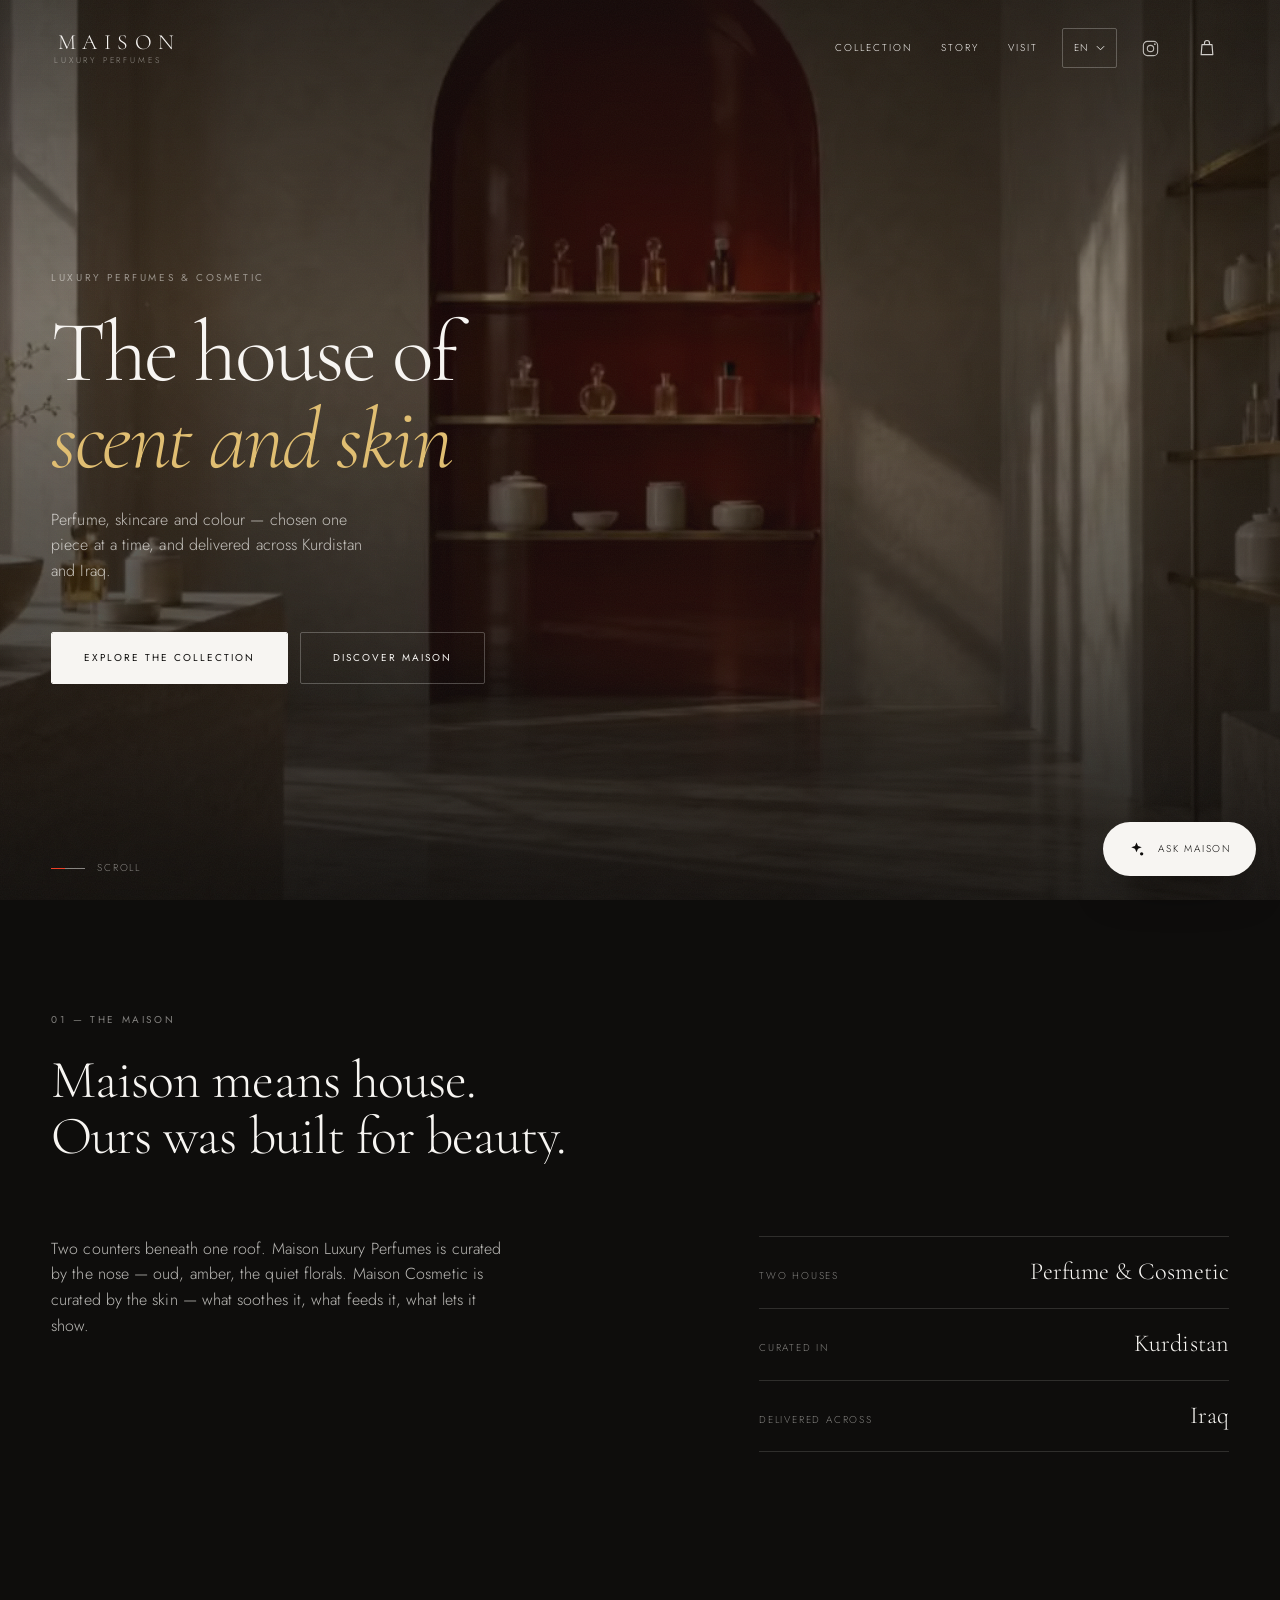
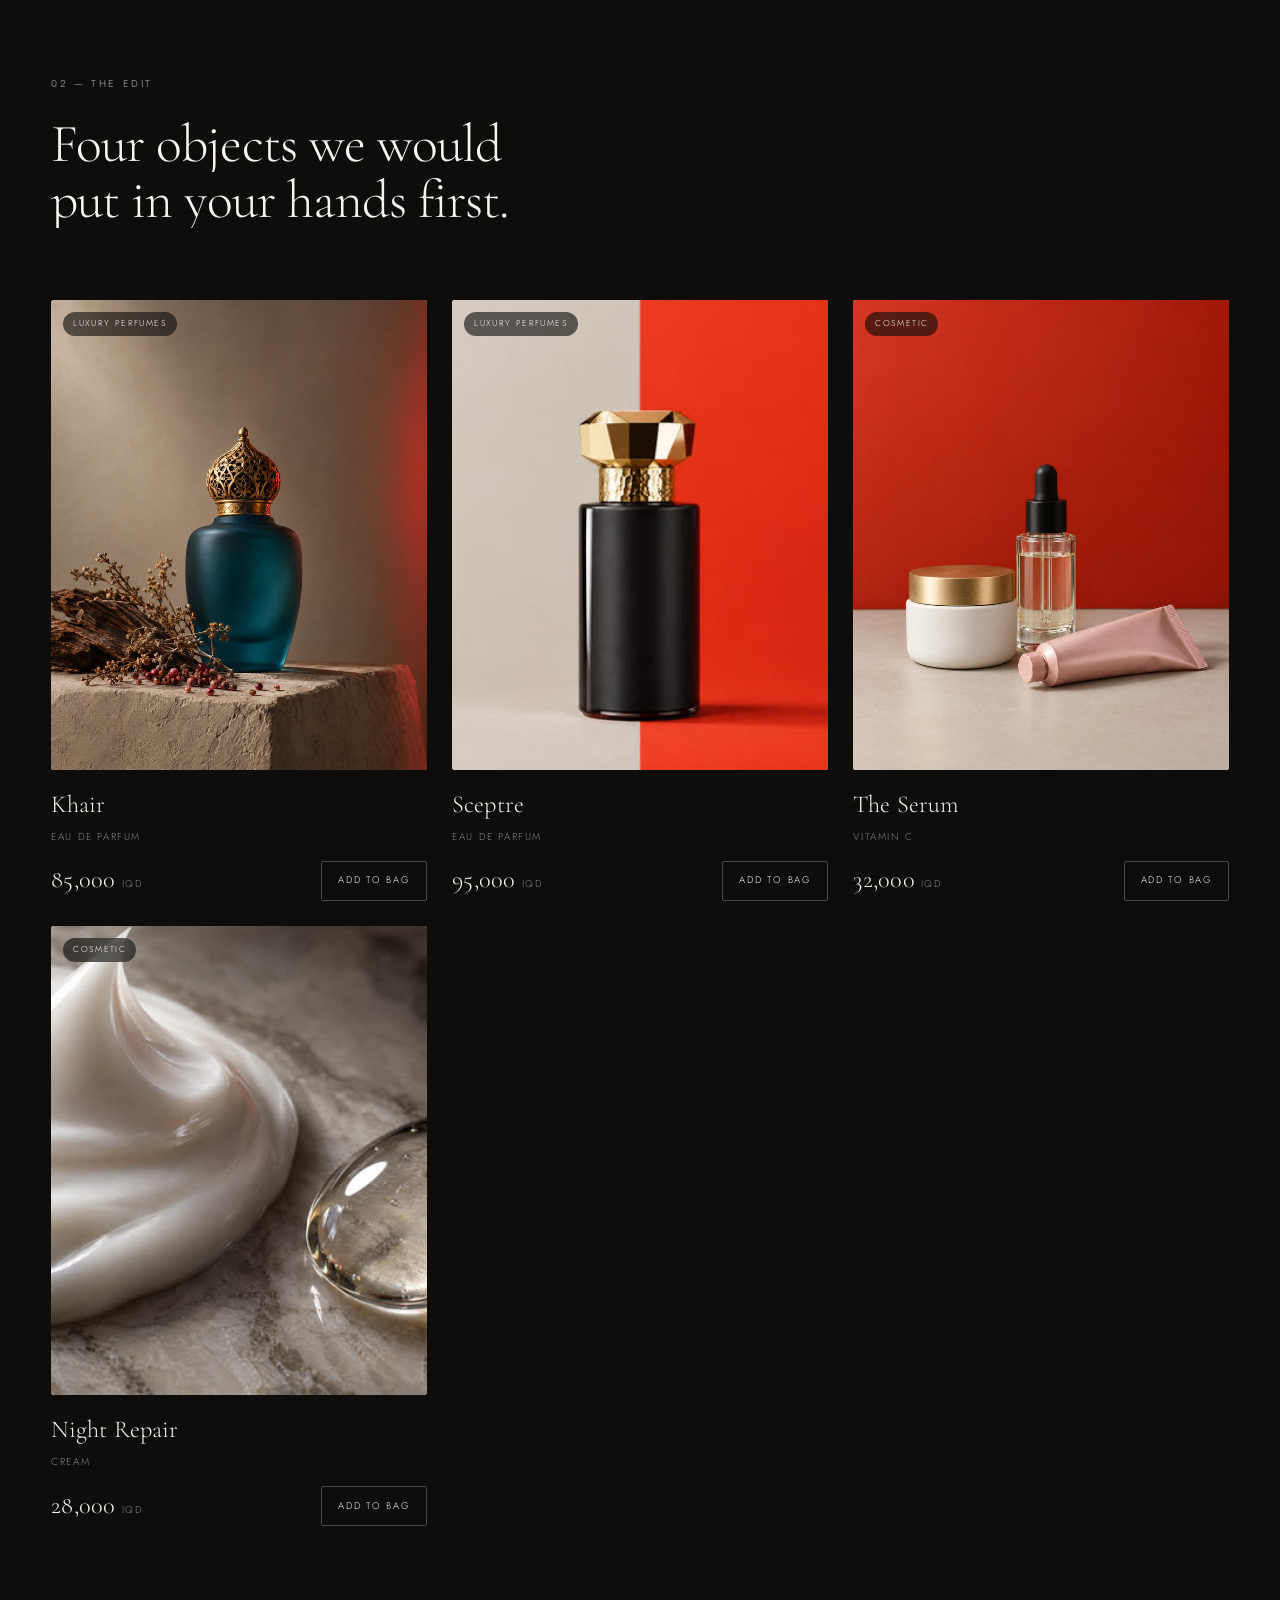
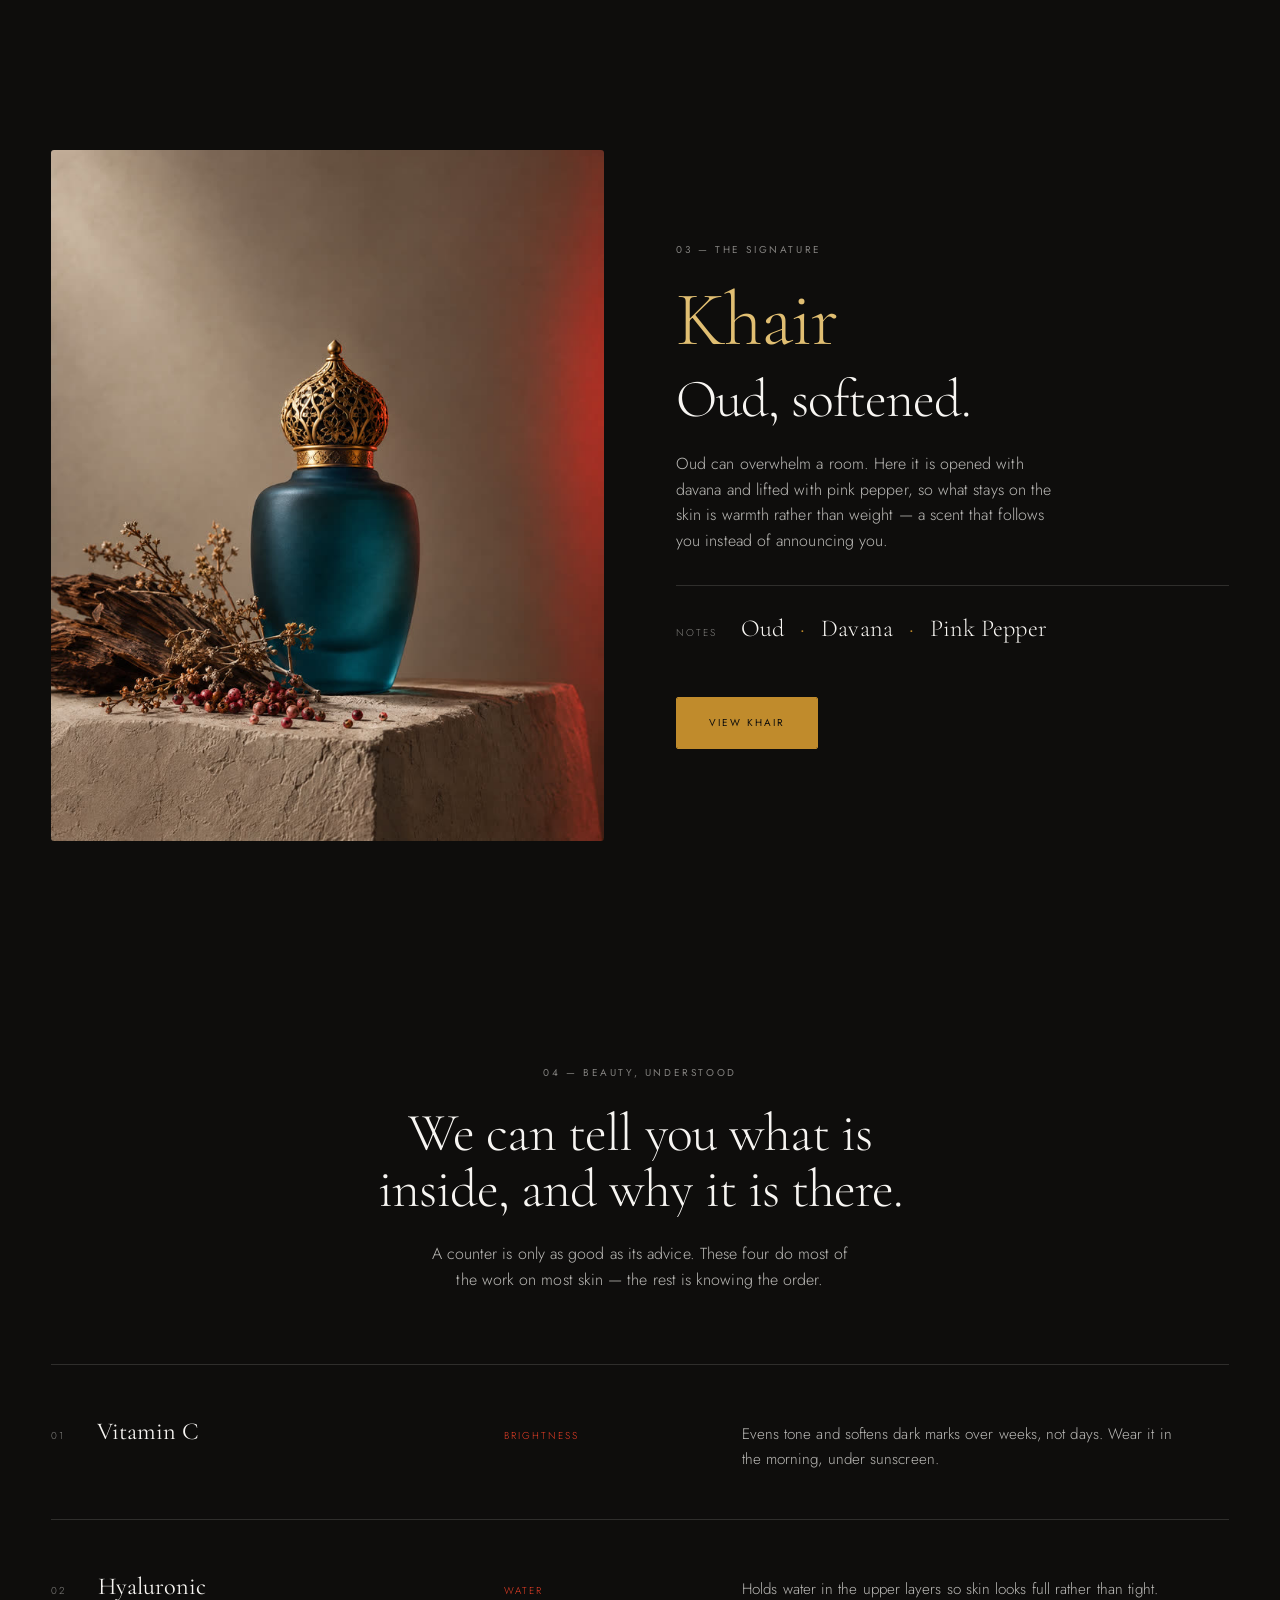
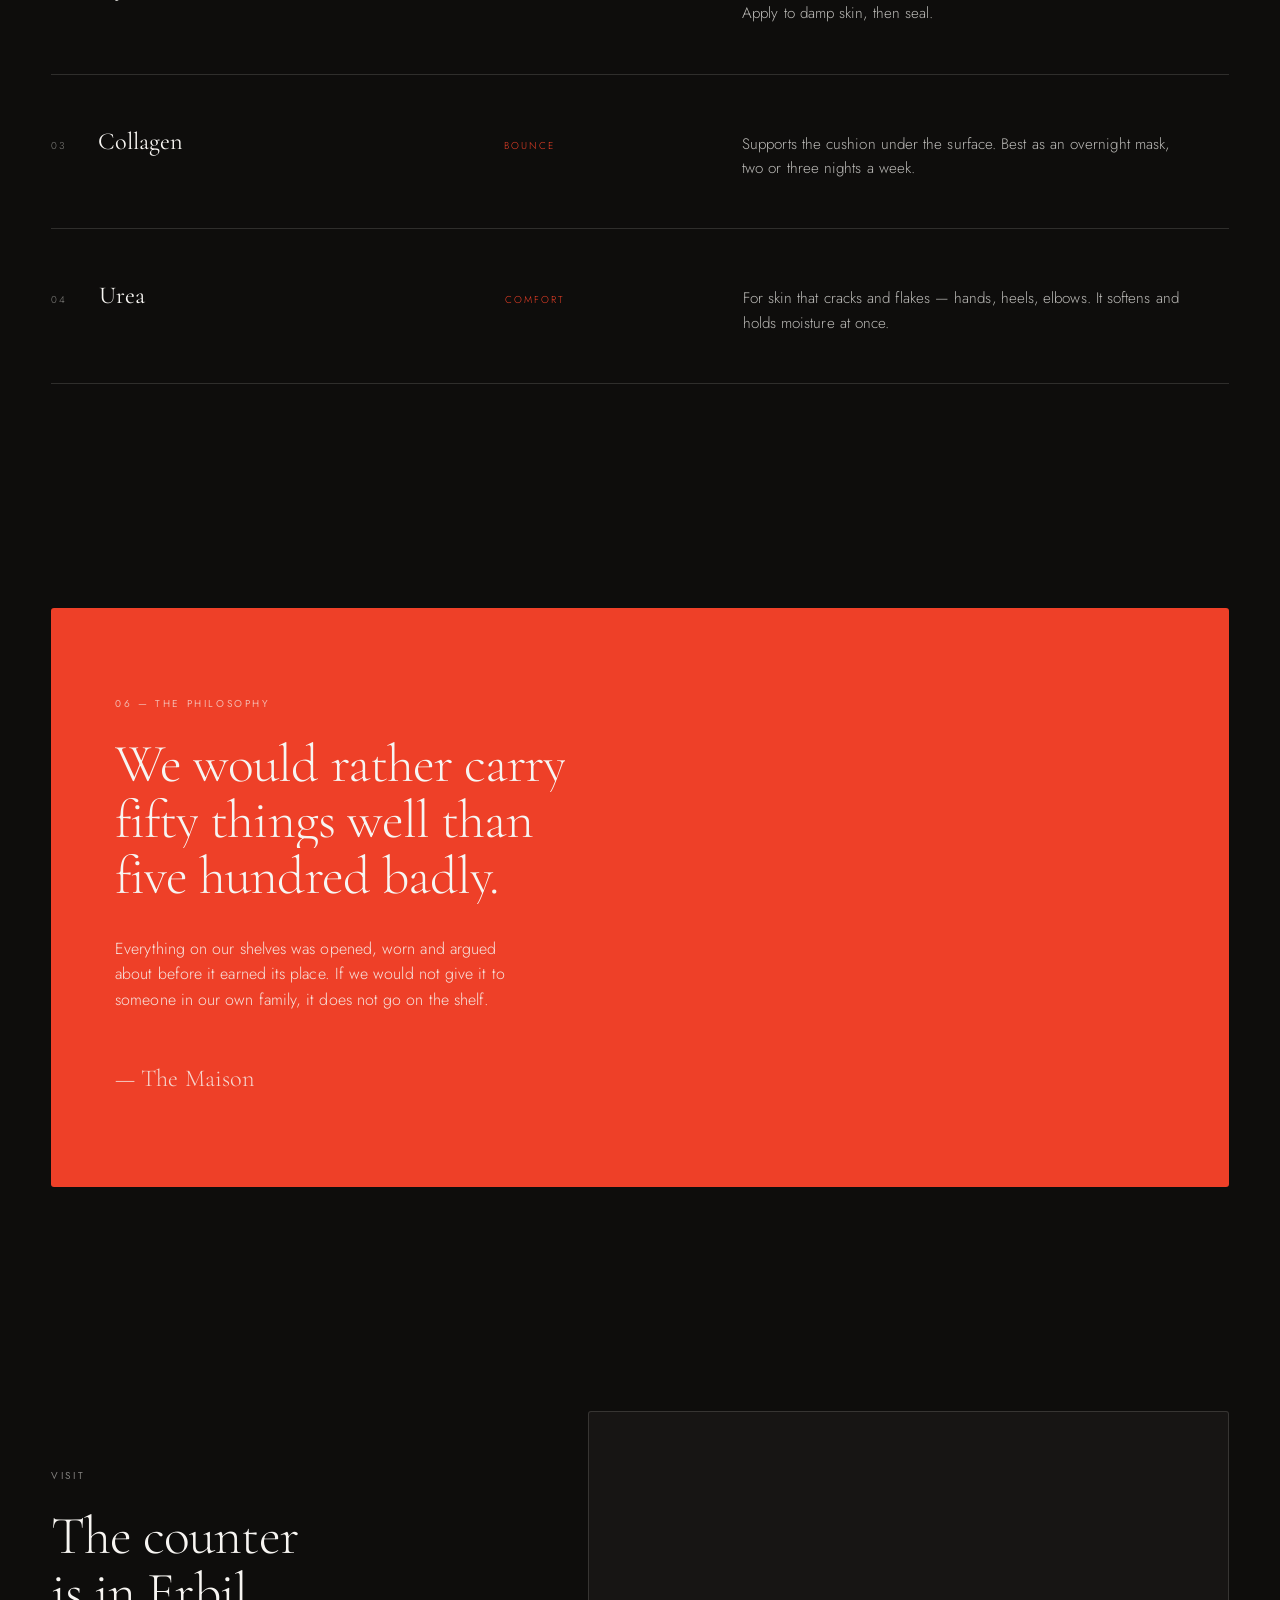
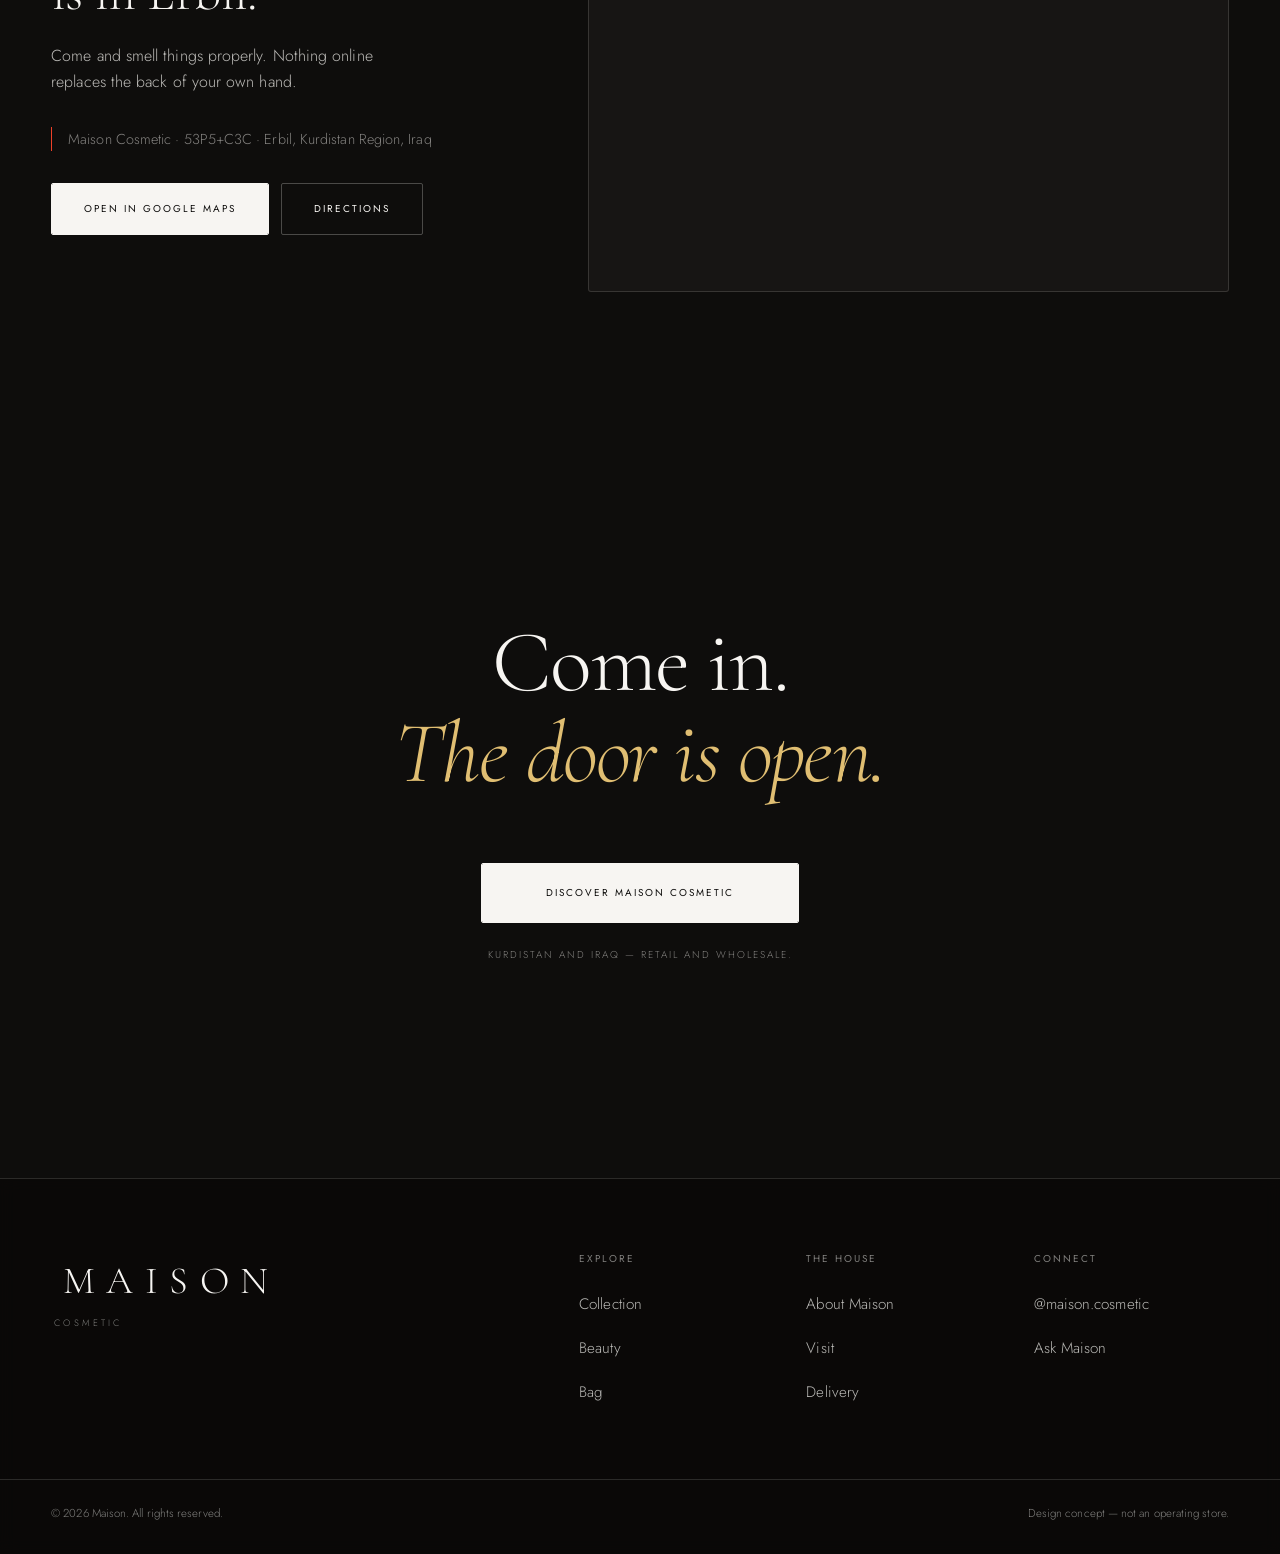
==== commit e524bdaa: "Rebuild as a shop with a cinematic background journey Replaces the per-section videos with one conti" ====
--- a/index.html
+++ b/index.html
@@ -5,16 +5,15 @@
 <meta name="viewport" content="width=device-width, initial-scale=1, viewport-fit=cover">
 <title>Maison — Luxury Perfumes &amp; Cosmetic</title>
 <meta name="description" data-i18n-attr="content:doc.desc" content="Maison. A house of luxury perfume, skincare and colour — curated in Kurdistan, delivered across Iraq.">
-<meta name="theme-color" content="#12100F">
-
+<meta name="theme-color" content="#0E0D0C">
 <link rel="preload" href="assets/fonts/cormorant-300.woff2" as="font" type="font/woff2" crossorigin>
 <link rel="preload" href="assets/fonts/jost-300.woff2" as="font" type="font/woff2" crossorigin>
 <link rel="stylesheet" href="assets/css/maison.css">
 <link rel="icon" href="data:image/svg+xml,%3Csvg xmlns='http://www.w3.org/2000/svg' viewBox='0 0 32 32'%3E%3Crect width='32' height='32' fill='%23EE4028'/%3E%3Ctext x='16' y='23' font-family='Georgia,serif' font-size='19' fill='%23F6F4F1' text-anchor='middle'%3EM%3C/text%3E%3C/svg%3E">
 </head>
-<body>
-
-<!-- ═══════════════ LOADER ═══════════════ -->
+<body data-view="home">
+
+<!-- ═══════ LOADER ═══════ -->
 <div class="loader" id="loader" role="status" aria-live="polite">
   <div class="loader__inner">
     <div class="loader__mark">
@@ -25,23 +24,31 @@
   </div>
 </div>
 
-<!-- ═══════════════ CURTAIN (instant nav transition) ═══════════════ -->
 <div class="curtain" id="curtain" aria-hidden="true"><span class="curtain__mark">MAISON</span></div>
 
-<!-- ═══════════════ NAV ═══════════════ -->
+<!-- ═══════ THE JOURNEY — one film behind the whole site ═══════ -->
+<div class="bg" aria-hidden="true">
+  <div class="bg__media">
+    <video class="bg__video" id="bgVideo" poster="assets/img/poster-journey.jpg"
+           muted playsinline preload="auto" disablepictureinpicture></video>
+    <img class="bg__still" id="bgStill" src="assets/img/poster-journey.jpg" alt="" decoding="async">
+  </div>
+</div>
+<div class="bg__veil" aria-hidden="true"></div>
+<div class="bg__grain" aria-hidden="true"></div>
+
+<!-- ═══════ NAV ═══════ -->
 <header class="nav" id="nav">
   <div class="nav__bar">
-
-    <a class="nav__logo" href="#top" data-nav>
+    <a class="nav__logo" href="#/" data-nav>
       <span class="nav__logoWord">MAISON</span>
       <span class="nav__logoSub" data-i18n="brand.perfumes">LUXURY PERFUMES</span>
     </a>
 
     <nav class="nav__links" aria-label="Primary">
-      <a href="#collection" data-nav data-i18n="nav.collection">Collection</a>
-      <a href="#philosophy" data-nav data-i18n="nav.story">Story</a>
-      <a href="#science"    data-nav data-i18n="nav.beauty">Beauty</a>
-      <a href="#journal"    data-nav data-i18n="nav.journal">Journal</a>
+      <a href="#/shop"   data-nav data-route="shop"  data-i18n="nav.collection">Collection</a>
+      <a href="#/#story" data-nav data-i18n="nav.story">Story</a>
+      <a href="#/#store" data-nav data-i18n="store.label">Visit</a>
     </nav>
 
     <div class="nav__tools">
@@ -62,21 +69,26 @@
         <span class="u-sr" data-i18n="nav.instagram">Instagram</span>
       </a>
 
+      <a class="nav__bag" href="#/cart" data-nav id="bagBtn">
+        <svg viewBox="0 0 24 24" aria-hidden="true"><path d="M6 8h12l1 12H5L6 8z" fill="none" stroke="currentColor" stroke-width="1.4" stroke-linejoin="round"/><path d="M9 8V6a3 3 0 0 1 6 0v2" fill="none" stroke="currentColor" stroke-width="1.4"/></svg>
+        <span class="nav__bagCount" id="bagCount">0</span>
+        <span class="u-sr" data-i18n="cart.open">Bag</span>
+      </a>
+
       <button class="nav__burger" id="burger" aria-expanded="false">
-        <span></span><span></span>
-        <span class="u-sr" data-i18n="nav.menu">Menu</span>
+        <span></span><span></span><span class="u-sr" data-i18n="nav.menu">Menu</span>
       </button>
     </div>
   </div>
 </header>
 
-<!-- ═══════════════ MOBILE MENU ═══════════════ -->
+<!-- ═══════ MOBILE MENU ═══════ -->
 <div class="mmenu" id="mmenu" aria-hidden="true">
   <nav class="mmenu__list">
-    <a href="#collection" data-nav><i>01</i><span data-i18n="nav.collection">Collection</span></a>
-    <a href="#philosophy" data-nav><i>02</i><span data-i18n="nav.story">Story</span></a>
-    <a href="#science"    data-nav><i>03</i><span data-i18n="nav.beauty">Beauty</span></a>
-    <a href="#journal"    data-nav><i>04</i><span data-i18n="nav.journal">Journal</span></a>
+    <a href="#/shop"   data-nav><i>01</i><span data-i18n="nav.collection">Collection</span></a>
+    <a href="#/#story" data-nav><i>02</i><span data-i18n="nav.story">Story</span></a>
+    <a href="#/#store" data-nav><i>03</i><span data-i18n="store.label">Visit</span></a>
+    <a href="#/cart"   data-nav><i>04</i><span data-i18n="cart.open">Bag</span></a>
   </nav>
   <div class="mmenu__foot">
     <div class="mmenu__langs">
@@ -88,47 +100,33 @@
 
 <main id="top">
 
-<!-- ═══════════════ HERO ═══════════════ -->
-<section class="hero" id="hero">
-  <canvas class="hero__atmos" id="atmos" aria-hidden="true"></canvas>
-
-  <div class="hero__split" aria-hidden="true"><i></i></div>
-
-  <div class="hero__stage">
-    <video class="hero__video" id="heroVideo" poster="assets/img/poster-flacon.jpg"
-           muted playsinline preload="auto" disablepictureinpicture aria-hidden="true"></video>
-    <picture class="hero__still" id="heroStill">
-      <source media="(max-width:600px)" srcset="assets/img/hero-sq-600.jpg 600w, assets/img/hero-sq-900.jpg 900w" sizes="100vw">
-      <img src="assets/img/hero-flacon-1920.jpg"
-           srcset="assets/img/hero-flacon-720.jpg 720w, assets/img/hero-flacon-1200.jpg 1200w, assets/img/hero-flacon-1920.jpg 1920w"
-           sizes="100vw" alt="" aria-hidden="true" fetchpriority="high" decoding="async">
-    </picture>
-  </div>
-
-  <div class="hero__copy">
-    <p class="eyebrow" data-i18n="hero.eyebrow">Luxury Perfumes &amp; Cosmetic</p>
-    <h1 class="hero__title">
-      <span class="line"><span data-i18n="hero.title.a">The house of</span></span>
-      <span class="line"><em data-i18n="hero.title.b">scent and skin</em></span>
-    </h1>
-    <p class="hero__lede" data-i18n="hero.lede">Perfume, skincare and colour — chosen one piece at a time, and delivered across Kurdistan and Iraq.</p>
-    <div class="hero__cta">
-      <a class="btn btn--solid" href="#collection" data-nav data-magnetic><span data-i18n="hero.cta.primary">Explore the Collection</span></a>
-      <a class="btn btn--ghost" href="#intro" data-nav data-magnetic><span data-i18n="hero.cta.secondary">Discover Maison</span></a>
-    </div>
-  </div>
-
-  <div class="hero__meta">
-    <span class="hero__cap" data-i18n="hero.caption">Signature flacon — Maison Luxury Perfumes</span>
-    <span class="hero__scroll"><i></i><span data-i18n="hero.scroll">Scroll</span></span>
-  </div>
-</section>
-
-<!-- ═══════════════ 01 · INTRO ═══════════════ -->
-<section class="intro" id="intro">
-  <div class="wrap">
+<!-- ══════════════════════════════════════════════════════════════
+     VIEW · HOME
+     ══════════════════════════════════════════════════════════════ -->
+<div class="view is-on" data-viewname="home">
+
+  <section class="hero wrap" id="hero">
+    <div class="hero__copy">
+      <p class="eyebrow" data-i18n="hero.eyebrow">Luxury Perfumes &amp; Cosmetic</p>
+      <h1 class="hero__title">
+        <span class="line"><span data-i18n="hero.title.a">The house of</span></span>
+        <span class="line"><em data-i18n="hero.title.b">scent and skin</em></span>
+      </h1>
+      <p class="hero__lede" data-i18n="hero.lede">Perfume, skincare and colour — chosen one piece at a time.</p>
+      <div class="hero__cta">
+        <a class="btn" href="#/shop" data-nav data-magnetic><span data-i18n="hero.cta.primary">Explore the Collection</span></a>
+        <a class="btn btn--ghost" href="#/#intro" data-nav data-magnetic><span data-i18n="hero.cta.secondary">Discover Maison</span></a>
+      </div>
+    </div>
+    <div class="hero__meta wrap">
+      <span class="hero__scroll"><i></i><span data-i18n="hero.scroll">Scroll</span></span>
+      <span class="hero__chapter" id="chapter"></span>
+    </div>
+  </section>
+
+  <section class="sec wrap" id="intro">
     <p class="eyebrow" data-reveal data-i18n="intro.label">01 — The Maison</p>
-    <h2 class="intro__title display" data-reveal data-split data-i18n="intro.title">Maison means house. Ours was built for beauty.</h2>
+    <h2 class="intro__title display" data-reveal data-split data-i18n="intro.title">Maison means house.</h2>
     <div class="intro__grid">
       <p class="intro__body" data-reveal data-i18n="intro.body">Two counters beneath one roof.</p>
       <dl class="facts" data-reveal>
@@ -137,242 +135,189 @@
         <div class="facts__row"><dt data-i18n="intro.stat3.k">Delivered across</dt><dd data-i18n="intro.stat3.v">Iraq</dd></div>
       </dl>
     </div>
-  </div>
-</section>
-
-<!-- ═══════════════ 02 · FEATURED EDIT ═══════════════ -->
-<section class="edit" id="edit">
-  <div class="wrap">
+  </section>
+
+  <section class="sec wrap" id="edit">
     <header class="secHead">
       <p class="eyebrow" data-reveal data-i18n="featured.label">02 — The Edit</p>
       <h2 class="secHead__title display" data-reveal data-split data-i18n="featured.title">Four objects we would put in your hands first.</h2>
     </header>
-  </div>
-  <div class="edit__rail" id="editRail">
-    <article class="obj" data-tilt><div class="obj__frame obj__frame--red"><img src="assets/img/khair-oud-720.jpg" srcset="assets/img/khair-oud-720.jpg 720w, assets/img/khair-oud-1200.jpg 1200w" sizes="(max-width:560px) 86vw, (max-width:1024px) 46vw, 30vw" alt="" loading="lazy" decoding="async"></div>
-      <div class="obj__meta"><h3 data-i18n="featured.1.name">Khair</h3><p data-i18n="featured.1.kind">Eau de Parfum</p></div></article>
-    <article class="obj" data-tilt><div class="obj__frame obj__frame--bone"><img src="assets/img/skincare-set-720.jpg" srcset="assets/img/skincare-set-720.jpg 720w, assets/img/skincare-set-1200.jpg 1200w" sizes="(max-width:560px) 86vw, (max-width:1024px) 46vw, 30vw" alt="" loading="lazy" decoding="async"></div>
-      <div class="obj__meta"><h3 data-i18n="featured.2.name">The Serum</h3><p data-i18n="featured.2.kind">Vitamin C</p></div></article>
-    <article class="obj" data-tilt><div class="obj__frame obj__frame--bone"><img src="assets/img/texture-macro-720.jpg" srcset="assets/img/texture-macro-720.jpg 720w, assets/img/texture-macro-1200.jpg 1200w" sizes="(max-width:560px) 86vw, (max-width:1024px) 46vw, 30vw" alt="" loading="lazy" decoding="async"></div>
-      <div class="obj__meta"><h3 data-i18n="featured.3.name">The Cream</h3><p data-i18n="featured.3.kind">Night Repair</p></div></article>
-    <article class="obj" data-tilt><div class="obj__frame obj__frame--red"><img src="assets/img/hair-oil-720.jpg" srcset="assets/img/hair-oil-720.jpg 720w, assets/img/hair-oil-1200.jpg 1200w" sizes="(max-width:560px) 86vw, (max-width:1024px) 46vw, 30vw" alt="" loading="lazy" decoding="async"></div>
-      <div class="obj__meta"><h3 data-i18n="featured.4.name">The Hair Oil</h3><p data-i18n="featured.4.kind">Gloss &amp; Repair</p></div></article>
-  </div>
-  <div class="wrap"><p class="edit__hint" data-i18n="featured.hint">Drag or scroll</p></div>
-</section>
-
-<!-- ═══════════════ 03 · SIGNATURE (scroll-scrubbed 3D) ═══════════════ -->
-<section class="sig" id="signature">
-  <div class="sig__sticky">
-    <div class="sig__media">
-      <video class="sig__video" id="sigVideo" poster="assets/img/poster-khair.jpg"
-             muted playsinline preload="auto" disablepictureinpicture aria-hidden="true"></video>
-      <img class="sig__still" id="sigStill" src="assets/img/khair-oud-720.jpg" srcset="assets/img/khair-oud-720.jpg 720w, assets/img/khair-oud-1200.jpg 1200w" sizes="(max-width:1024px) 90vw, 45vw" alt="" aria-hidden="true" loading="lazy" decoding="async">
-    </div>
-    <div class="sig__copy">
-      <p class="eyebrow eyebrow--light" data-i18n="signature.label">03 — The Signature</p>
-      <p class="sig__name" data-i18n="signature.name">Khair</p>
-      <h2 class="sig__title display" data-i18n="signature.title">Oud, softened.</h2>
-      <p class="sig__body" data-i18n="signature.body">Oud can overwhelm a room.</p>
-      <div class="notes">
-        <span class="notes__label" data-i18n="signature.notes.label">Notes</span>
-        <ul class="notes__list">
-          <li data-i18n="signature.note.1">Oud</li><li data-i18n="signature.note.2">Davana</li><li data-i18n="signature.note.3">Pink Pepper</li>
-        </ul>
-      </div>
-      <a class="btn btn--gold" href="#collection" data-nav data-magnetic><span data-i18n="signature.cta">View Khair</span></a>
-    </div>
-    <div class="sig__progress" aria-hidden="true"><i id="sigBar"></i></div>
-  </div>
-</section>
-
-<!-- ═══════════════ 04 · BEAUTY SCIENCE ═══════════════ -->
-<section class="sci" id="science">
-  <div class="wrap">
+    <div class="pgrid" id="editGrid" data-reveal></div>
+  </section>
+
+  <section class="sig wrap" id="story">
+    <div class="sig__grid">
+      <div class="sig__media" data-reveal>
+        <img src="assets/img/khair-oud-1200.jpg" srcset="assets/img/khair-oud-720.jpg 720w, assets/img/khair-oud-1200.jpg 1200w"
+             sizes="(max-width:1024px) 92vw, 46vw" alt="" loading="lazy" decoding="async">
+      </div>
+      <div>
+        <p class="eyebrow" data-reveal data-i18n="signature.label">03 — The Signature</p>
+        <p class="sig__name" data-reveal data-i18n="signature.name">Khair</p>
+        <h2 class="sig__title display" data-reveal data-split data-i18n="signature.title">Oud, softened.</h2>
+        <p class="sig__body" data-reveal data-i18n="signature.body">Oud can overwhelm a room.</p>
+        <div class="notes" data-reveal>
+          <span class="notes__label" data-i18n="signature.notes.label">Notes</span>
+          <ul class="notes__list">
+            <li data-i18n="signature.note.1">Oud</li><li data-i18n="signature.note.2">Davana</li><li data-i18n="signature.note.3">Pink Pepper</li>
+          </ul>
+        </div>
+        <a class="btn btn--gold" href="#/p/khair" data-nav data-magnetic data-reveal><span data-i18n="signature.cta">View Khair</span></a>
+      </div>
+    </div>
+  </section>
+
+  <section class="sec wrap" id="science">
     <header class="secHead secHead--center">
       <p class="eyebrow" data-reveal data-i18n="science.label">04 — Beauty, understood</p>
-      <h2 class="secHead__title display" data-reveal data-split data-i18n="science.title">We can tell you what is inside, and why it is there.</h2>
+      <h2 class="secHead__title display" data-reveal data-split data-i18n="science.title">We can tell you what is inside.</h2>
       <p class="secHead__lede" data-reveal data-i18n="science.body">A counter is only as good as its advice.</p>
     </header>
     <ol class="sci__list">
-      <li class="sci__row" data-reveal>
-        <span class="sci__idx">01</span>
+      <li class="sci__row" data-reveal><span class="sci__idx">01</span>
         <h3 class="sci__name" data-i18n="science.1.name">Vitamin C</h3>
         <p class="sci__role" data-i18n="science.1.role">Brightness</p>
-        <p class="sci__body" data-i18n="science.1.body">Evens tone.</p>
-        <span class="sci__orb sci__orb--c" aria-hidden="true"></span>
-      </li>
-      <li class="sci__row" data-reveal>
-        <span class="sci__idx">02</span>
+        <p class="sci__body" data-i18n="science.1.body">Evens tone.</p></li>
+      <li class="sci__row" data-reveal><span class="sci__idx">02</span>
         <h3 class="sci__name" data-i18n="science.2.name">Hyaluronic</h3>
         <p class="sci__role" data-i18n="science.2.role">Water</p>
-        <p class="sci__body" data-i18n="science.2.body">Holds water.</p>
-        <span class="sci__orb sci__orb--h" aria-hidden="true"></span>
-      </li>
-      <li class="sci__row" data-reveal>
-        <span class="sci__idx">03</span>
+        <p class="sci__body" data-i18n="science.2.body">Holds water.</p></li>
+      <li class="sci__row" data-reveal><span class="sci__idx">03</span>
         <h3 class="sci__name" data-i18n="science.3.name">Collagen</h3>
         <p class="sci__role" data-i18n="science.3.role">Bounce</p>
-        <p class="sci__body" data-i18n="science.3.body">Supports the cushion.</p>
-        <span class="sci__orb sci__orb--o" aria-hidden="true"></span>
-      </li>
-      <li class="sci__row" data-reveal>
-        <span class="sci__idx">04</span>
+        <p class="sci__body" data-i18n="science.3.body">Supports the cushion.</p></li>
+      <li class="sci__row" data-reveal><span class="sci__idx">04</span>
         <h3 class="sci__name" data-i18n="science.4.name">Urea</h3>
         <p class="sci__role" data-i18n="science.4.role">Comfort</p>
-        <p class="sci__body" data-i18n="science.4.body">For skin that cracks.</p>
-        <span class="sci__orb sci__orb--u" aria-hidden="true"></span>
-      </li>
+        <p class="sci__body" data-i18n="science.4.body">For skin that cracks.</p></li>
     </ol>
-  </div>
-</section>
-
-<!-- ═══════════════ 05 · TEXTURE ═══════════════ -->
-<section class="tex" id="texture">
-  <div class="tex__bg"><img id="texImg" src="assets/img/texture-macro-1200.jpg" srcset="assets/img/texture-macro-720.jpg 720w, assets/img/texture-macro-1200.jpg 1200w, assets/img/texture-macro-1920.jpg 1920w" sizes="100vw" alt="" loading="lazy" decoding="async"></div>
-  <div class="tex__veil" aria-hidden="true"></div>
-  <div class="wrap tex__copy">
-    <p class="eyebrow eyebrow--light" data-reveal data-i18n="texture.label">05 — Texture</p>
-    <h2 class="tex__title display" data-reveal data-split data-i18n="texture.title">You know it before you read the box.</h2>
-    <ul class="tex__lines">
-      <li data-reveal data-i18n="texture.line.1">The weight of a cream.</li>
-      <li data-reveal data-i18n="texture.line.2">The slip of a serum.</li>
-      <li data-reveal data-i18n="texture.line.3">The cold of good glass.</li>
-    </ul>
-  </div>
-</section>
-
-<!-- ═══════════════ 06 · PHILOSOPHY ═══════════════ -->
-<section class="phil" id="philosophy">
-  <div class="phil__media"><img id="philImg" src="assets/img/atelier-1200.jpg" srcset="assets/img/atelier-720.jpg 720w, assets/img/atelier-1200.jpg 1200w, assets/img/atelier-1920.jpg 1920w" sizes="100vw" alt="" loading="lazy" decoding="async"></div>
-  <div class="phil__panel">
-    <p class="eyebrow" data-reveal data-i18n="philosophy.label">06 — The Philosophy</p>
-    <h2 class="phil__title display" data-reveal data-split data-i18n="philosophy.title">We would rather carry fifty things well than five hundred badly.</h2>
-    <p class="phil__body" data-reveal data-i18n="philosophy.body">Everything on our shelves was opened.</p>
-    <p class="phil__sign" data-reveal data-i18n="philosophy.sign">— The Maison</p>
-  </div>
-</section>
-
-<!-- ═══════════════ 07 · COLLECTION ═══════════════ -->
-<section class="coll" id="collection">
+  </section>
+
+  <section class="sec wrap" id="philosophy">
+    <div class="phil__panel" data-reveal>
+      <p class="eyebrow" data-i18n="philosophy.label">05 — The Philosophy</p>
+      <h2 class="phil__title display" data-split data-i18n="philosophy.title">We would rather carry fifty things well.</h2>
+      <p class="phil__body" data-i18n="philosophy.body">Everything on our shelves was opened.</p>
+      <p class="phil__sign" data-i18n="philosophy.sign">— The Maison</p>
+    </div>
+  </section>
+
+  <!-- ═══ STORE / MAP ═══ -->
+  <section class="sec wrap" id="store">
+    <div class="store__grid">
+      <div>
+        <p class="eyebrow" data-reveal data-i18n="store.label">Visit</p>
+        <h2 class="store__title display" data-reveal data-split data-i18n="store.title">The counter is in Erbil.</h2>
+        <p class="store__body" data-reveal data-i18n="store.body">Come and smell things properly.</p>
+        <p class="store__addr" data-reveal data-i18n="store.addr">Maison Cosmetic · 53P5+C3C · Erbil</p>
+        <div class="store__acts" data-reveal>
+          <a class="btn" id="mapOpen" href="https://www.google.com/maps?q=53P5%2BC3C+MAISON+COSMETIC,+Erbil,+Erbil+Governorate&amp;ftid=0x4007230064f77211:0xbb40c8933d0e33ff" target="_blank" rel="noopener" data-magnetic><span data-i18n="store.open">Open in Google Maps</span></a>
+          <a class="btn btn--ghost" href="https://www.google.com/maps/dir/?api=1&destination=53P5%2BC3C+MAISON+COSMETIC,+Erbil,+Erbil+Governorate" target="_blank" rel="noopener" data-magnetic><span data-i18n="store.directions">Directions</span></a>
+        </div>
+      </div>
+      <div class="map" data-reveal id="map">
+        <!-- Point straight at the final embed endpoint: the /maps?...&output=embed
+             form 301s with X-Frame-Options: SAMEORIGIN, which browsers enforce on
+             the redirect, so that URL silently fails to frame. -->
+        <iframe id="mapFrame" title="Maison Cosmetic, Erbil" loading="lazy"
+          referrerpolicy="no-referrer-when-downgrade" allowfullscreen
+          src="https://www.google.com/maps/embed?origin=mfe&amp;pb=!1m2!2m1!1s53P5%2BC3C+MAISON+COSMETIC,+Erbil,+Erbil+Governorate"></iframe>
+        <div class="map__fallback" id="mapFallback" hidden>
+          <svg viewBox="0 0 24 24" aria-hidden="true"><path d="M12 21s7-6.2 7-11a7 7 0 1 0-14 0c0 4.8 7 11 7 11z" fill="none" stroke="currentColor" stroke-width="1.4"/><circle cx="12" cy="10" r="2.4" fill="none" stroke="currentColor" stroke-width="1.4"/></svg>
+          <span data-i18n="store.addr">Maison Cosmetic · 53P5+C3C · Erbil</span>
+          <a class="btn btn--ghost" href="https://www.google.com/maps?q=53P5%2BC3C+MAISON+COSMETIC,+Erbil,+Erbil+Governorate&amp;ftid=0x4007230064f77211:0xbb40c8933d0e33ff" target="_blank" rel="noopener"><span data-i18n="store.open">Open in Google Maps</span></a>
+        </div>
+      </div>
+    </div>
+  </section>
+
+  <section class="final wrap" id="final">
+    <div>
+      <h2 class="final__title display">
+        <span class="line" data-i18n="final.title.a">Come in.</span>
+        <span class="line"><em data-i18n="final.title.b">The door is open.</em></span>
+      </h2>
+      <a class="btn btn--lg" href="#/shop" data-nav data-magnetic><span data-i18n="final.cta">Discover Maison Cosmetic</span></a>
+      <p class="final__sub" data-i18n="final.sub">Kurdistan and Iraq — retail and wholesale.</p>
+    </div>
+  </section>
+</div>
+
+<!-- ══════════════════════════════════════════════════════════════
+     VIEW · SHOP
+     ══════════════════════════════════════════════════════════════ -->
+<div class="view" data-viewname="shop">
   <div class="wrap">
-    <header class="secHead">
-      <p class="eyebrow" data-reveal data-i18n="collection.label">07 — The Collection</p>
-      <h2 class="secHead__title display" data-reveal data-split data-i18n="collection.title">Four counters. Start where you like.</h2>
-    </header>
-    <div class="coll__grid">
-      <a class="cell cell--tall" href="#" data-soon data-reveal data-tilt>
-        <span class="cell__img"><img src="assets/img/khair-oud-720.jpg" srcset="assets/img/khair-oud-720.jpg 720w, assets/img/khair-oud-1200.jpg 1200w" sizes="(max-width:560px) 86vw, (max-width:1024px) 46vw, 30vw" alt="" loading="lazy" decoding="async"></span>
-        <span class="cell__body">
-          <span class="cell__name" data-i18n="collection.1.name">Perfume</span>
-          <span class="cell__desc" data-i18n="collection.1.desc">Oud, amber and the quiet florals.</span>
-          <span class="cell__go" data-i18n="collection.view">View</span>
-        </span>
-      </a>
-      <a class="cell" href="#" data-soon data-reveal data-tilt>
-        <span class="cell__img"><img src="assets/img/skincare-set-720.jpg" srcset="assets/img/skincare-set-720.jpg 720w, assets/img/skincare-set-1200.jpg 1200w" sizes="(max-width:560px) 86vw, (max-width:1024px) 46vw, 30vw" alt="" loading="lazy" decoding="async"></span>
-        <span class="cell__body">
-          <span class="cell__name" data-i18n="collection.2.name">Skincare</span>
-          <span class="cell__desc" data-i18n="collection.2.desc">Cleanse, treat, protect.</span>
-          <span class="cell__go" data-i18n="collection.view">View</span>
-        </span>
-      </a>
-      <a class="cell" href="#" data-soon data-reveal data-tilt>
-        <span class="cell__img"><img src="assets/img/texture-macro-720.jpg" srcset="assets/img/texture-macro-720.jpg 720w, assets/img/texture-macro-1200.jpg 1200w" sizes="(max-width:560px) 86vw, (max-width:1024px) 46vw, 30vw" alt="" loading="lazy" decoding="async"></span>
-        <span class="cell__body">
-          <span class="cell__name" data-i18n="collection.3.name">Cosmetic</span>
-          <span class="cell__desc" data-i18n="collection.3.desc">Colour that behaves in our climate.</span>
-          <span class="cell__go" data-i18n="collection.view">View</span>
-        </span>
-      </a>
-      <a class="cell cell--wide" href="#" data-soon data-reveal data-tilt>
-        <span class="cell__img"><img src="assets/img/hair-oil-720.jpg" srcset="assets/img/hair-oil-720.jpg 720w, assets/img/hair-oil-1200.jpg 1200w" sizes="(max-width:560px) 86vw, (max-width:1024px) 46vw, 30vw" alt="" loading="lazy" decoding="async"></span>
-        <span class="cell__body">
-          <span class="cell__name" data-i18n="collection.4.name">Hair</span>
-          <span class="cell__desc" data-i18n="collection.4.desc">Oils, masks and repair.</span>
-          <span class="cell__go" data-i18n="collection.view">View</span>
-        </span>
-      </a>
-    </div>
-  </div>
-</section>
-
-<!-- ═══════════════ 08 · THE COUNTER ═══════════════ -->
-<section class="proof" id="proof">
-  <div class="wrap proof__inner">
-    <div class="proof__l">
-      <p class="eyebrow eyebrow--light" data-reveal data-i18n="proof.label">08 — The Counter</p>
-      <h2 class="proof__title display" data-reveal data-split data-i18n="proof.title">Most of Maison happens on Instagram.</h2>
-      <p class="proof__body" data-reveal data-i18n="proof.body">New arrivals, prices and honest answers.</p>
-      <a class="btn btn--solid" href="https://www.instagram.com/maison.cosmetic/" target="_blank" rel="noopener" data-magnetic><span data-i18n="proof.cta">Open Instagram</span></a>
-    </div>
-    <dl class="proof__facts" data-reveal>
-      <div><dt data-i18n="proof.1.k">Follow</dt><dd data-i18n="proof.1.v">@maison.cosmetic</dd></div>
-      <div><dt data-i18n="proof.2.k">Languages</dt><dd data-i18n="proof.2.v">Kurdish · Arabic · English</dd></div>
-      <div><dt data-i18n="proof.3.k">Delivery</dt><dd data-i18n="proof.3.v">Kurdistan &amp; Iraq</dd></div>
-      <div><dt data-i18n="proof.4.k">Also</dt><dd data-i18n="proof.4.v">Wholesale available</dd></div>
-    </dl>
-  </div>
-  <p class="proof__note wrap" data-i18n="proof.note">Product names, prices and editorial copy on this page are design placeholders.</p>
-</section>
-
-<!-- ═══════════════ 09 · JOURNAL ═══════════════ -->
-<section class="jour" id="journal">
+    <header class="view__head">
+      <p class="eyebrow" data-i18n="collection.label">07 — The Collection</p>
+      <h1 class="view__title display" data-i18n="shop.title">The Collection</h1>
+      <p class="view__lede" data-i18n="shop.lede">Everything here was opened and tried.</p>
+    </header>
+    <div class="shop__bar">
+      <div class="filters" id="filters" role="group"></div>
+      <div class="shop__sort">
+        <label for="sortSel" data-i18n="shop.sort">Sort</label>
+        <select id="sortSel">
+          <option value="featured" data-i18n="shop.sort.featured">Featured</option>
+          <option value="low" data-i18n="shop.sort.low">Price — low to high</option>
+          <option value="high" data-i18n="shop.sort.high">Price — high to low</option>
+        </select>
+      </div>
+    </div>
+    <div class="pgrid" id="shopGrid"></div>
+    <p class="shop__empty" id="shopEmpty" hidden data-i18n="shop.empty">Nothing in this counter yet.</p>
+  </div>
+</div>
+
+<!-- ══════════════════════════════════════════════════════════════
+     VIEW · PRODUCT  (rendered by store.js)
+     ══════════════════════════════════════════════════════════════ -->
+<div class="view" data-viewname="product">
+  <div class="wrap"><div id="pdp"></div></div>
+</div>
+
+<!-- ══════════════════════════════════════════════════════════════
+     VIEW · CART
+     ══════════════════════════════════════════════════════════════ -->
+<div class="view" data-viewname="cart">
   <div class="wrap">
-    <header class="secHead">
-      <p class="eyebrow" data-reveal data-i18n="journal.label">09 — Journal</p>
-      <h2 class="secHead__title display" data-reveal data-split data-i18n="journal.title">What we are reading at the counter.</h2>
-    </header>
-    <ul class="jour__list">
-      <li data-reveal><a href="#" data-soon>
-        <span class="jour__kick" data-i18n="journal.1.kicker">Perfume</span>
-        <span class="jour__title" data-i18n="journal.1.title">How to wear oud in summer heat</span>
-        <span class="jour__go" data-i18n="journal.read">Read</span></a></li>
-      <li data-reveal><a href="#" data-soon>
-        <span class="jour__kick" data-i18n="journal.2.kicker">Skincare</span>
-        <span class="jour__title" data-i18n="journal.2.title">The order your serums actually want</span>
-        <span class="jour__go" data-i18n="journal.read">Read</span></a></li>
-      <li data-reveal><a href="#" data-soon>
-        <span class="jour__kick" data-i18n="journal.3.kicker">Maison</span>
-        <span class="jour__title" data-i18n="journal.3.title">Why we open every box before you do</span>
-        <span class="jour__go" data-i18n="journal.read">Read</span></a></li>
-    </ul>
-  </div>
-</section>
-
-<!-- ═══════════════ 10 · FINAL CTA ═══════════════ -->
-<section class="final" id="final">
-  <video class="final__video" id="finVideo" poster="assets/img/poster-skincare.jpg"
-         muted playsinline preload="none" disablepictureinpicture aria-hidden="true"></video>
-  <div class="final__veil" aria-hidden="true"></div>
-  <div class="wrap final__copy">
-    <h2 class="final__title display">
-      <span class="line" data-i18n="final.title.a">Come in.</span>
-      <span class="line"><em data-i18n="final.title.b">The door is open.</em></span>
-    </h2>
-    <a class="btn btn--solid btn--lg" href="https://www.instagram.com/maison.cosmetic/" target="_blank" rel="noopener" data-magnetic><span data-i18n="final.cta">Discover Maison Cosmetic</span></a>
-    <p class="final__sub" data-i18n="final.sub">Kurdistan and Iraq — retail and wholesale.</p>
-  </div>
-</section>
-
-<!-- ═══════════════ FOOTER ═══════════════ -->
+    <header class="view__head">
+      <h1 class="view__title display" data-i18n="cart.title">Your bag</h1>
+    </header>
+    <div id="cartBody"></div>
+  </div>
+</div>
+
+<!-- ══════════════════════════════════════════════════════════════
+     VIEW · CHECKOUT
+     ══════════════════════════════════════════════════════════════ -->
+<div class="view" data-viewname="checkout">
+  <div class="wrap">
+    <header class="view__head">
+      <h1 class="view__title display" data-i18n="co.title">Checkout</h1>
+    </header>
+    <div id="coBody"></div>
+  </div>
+</div>
+
+</main>
+
+<!-- ═══════ FOOTER ═══════ -->
 <footer class="foot">
   <div class="wrap foot__top">
-    <a class="foot__logo" href="#top" data-nav>
-      <span>MAISON</span><i data-i18n="brand.cosmetic">COSMETIC</i>
-    </a>
+    <a class="foot__logo" href="#/" data-nav><span>MAISON</span><i data-i18n="brand.cosmetic">COSMETIC</i></a>
     <div class="foot__cols">
       <div><h4 data-i18n="footer.explore">Explore</h4>
-        <a href="#collection" data-nav data-i18n="nav.collection">Collection</a>
-        <a href="#science"    data-nav data-i18n="nav.beauty">Beauty</a>
-        <a href="#journal"    data-nav data-i18n="nav.journal">Journal</a></div>
+        <a href="#/shop" data-nav data-i18n="nav.collection">Collection</a>
+        <a href="#/#science" data-nav data-i18n="nav.beauty">Beauty</a>
+        <a href="#/cart" data-nav data-i18n="cart.open">Bag</a></div>
       <div><h4 data-i18n="footer.house">The House</h4>
-        <a href="#philosophy" data-nav data-i18n="footer.about">About Maison</a>
-        <a href="#proof" data-nav data-i18n="footer.wholesale">Wholesale</a>
-        <a href="#proof" data-nav data-i18n="footer.delivery">Delivery</a></div>
+        <a href="#/#philosophy" data-nav data-i18n="footer.about">About Maison</a>
+        <a href="#/#store" data-nav data-i18n="store.label">Visit</a>
+        <a href="#/#store" data-nav data-i18n="footer.delivery">Delivery</a></div>
       <div><h4 data-i18n="footer.connect">Connect</h4>
         <a href="https://www.instagram.com/maison.cosmetic/" target="_blank" rel="noopener">@maison.cosmetic</a>
-        <a href="#proof" data-nav data-i18n="footer.contact">Contact</a></div>
+        <a href="#" data-advisor data-i18n="ai.open">Ask Maison</a></div>
     </div>
   </div>
   <div class="wrap foot__bot">
@@ -381,12 +326,49 @@
   </div>
 </footer>
 
-</main>
+<!-- ═══════ ADVISOR ═══════ -->
+<button class="advisor__launch" id="advisorLaunch" aria-expanded="false">
+  <svg viewBox="0 0 24 24" aria-hidden="true"><path d="M12 3l1.9 4.7L18.6 9l-4.7 1.9L12 15.6 10.1 10.9 5.4 9l4.7-1.3L12 3z" fill="currentColor"/><circle cx="18.5" cy="17.5" r="2.1" fill="currentColor"/></svg>
+  <span data-i18n="ai.open">Ask Maison</span>
+</button>
+
+<aside class="advisor" id="advisor" aria-hidden="true" aria-label="Maison Advisor">
+  <div class="advisor__head">
+    <div class="advisor__avatar" aria-hidden="true">M</div>
+    <div class="advisor__id">
+      <strong data-i18n="ai.title">Maison Advisor</strong>
+      <span data-i18n="ai.sub">Here to help you choose</span>
+    </div>
+    <button id="advisorReset" title="Start over">
+      <svg viewBox="0 0 24 24" aria-hidden="true"><path d="M4 12a8 8 0 1 1 2.6 5.9M4 20v-5h5" fill="none" stroke="currentColor" stroke-width="1.6" stroke-linecap="round" stroke-linejoin="round"/></svg>
+      <span class="u-sr" data-i18n="ai.reset">Start over</span>
+    </button>
+    <button id="advisorClose">
+      <svg viewBox="0 0 24 24" aria-hidden="true"><path d="M6 6l12 12M18 6L6 18" fill="none" stroke="currentColor" stroke-width="1.6" stroke-linecap="round"/></svg>
+      <span class="u-sr" data-i18n="ai.close">Close</span>
+    </button>
+  </div>
+  <div class="advisor__log" id="advisorLog" role="log" aria-live="polite"></div>
+  <div class="advisor__foot">
+    <form class="advisor__form" id="advisorForm">
+      <input class="field" id="advisorInput" type="text" autocomplete="off"
+             data-i18n-attr="placeholder:ai.placeholder" placeholder="Ask about a product…">
+      <button type="submit">
+        <svg viewBox="0 0 24 24" aria-hidden="true"><path d="M4 12h15M13 6l6 6-6 6" fill="none" stroke="currentColor" stroke-width="1.7" stroke-linecap="round" stroke-linejoin="round"/></svg>
+        <span class="u-sr" data-i18n="ai.send">Send</span>
+      </button>
+    </form>
+    <p class="advisor__legal" data-i18n="ai.disclaimer">A guided advisor, not a medical service.</p>
+  </div>
+</aside>
 
 <div class="toast" id="toast" role="status" aria-live="polite"></div>
 
 <script src="assets/js/i18n.js"></script>
+<script src="assets/js/catalogue.js"></script>
 <script src="assets/js/scene.js"></script>
+<script src="assets/js/store.js"></script>
+<script src="assets/js/advisor.js"></script>
 <script src="assets/js/app.js"></script>
 </body>
 </html>
--- a/assets/css/maison.css
+++ b/assets/css/maison.css
@@ -25,35 +25,41 @@
 
 /* ==========================================================================
    MAISON — design system
-   Palette, type, spacing and motion are derived from the brand's own
-   vertical-split red/bone poster language and letterspaced serif wordmark.
+   The brand's red/bone poster language, now carried over a continuous
+   cinematic journey film that sits behind the entire site.
    ========================================================================== */
 
 :root{
   /* ---- colour (from brand artwork) ---- */
   --red:      #EE4028;
   --red-dp:   #C8301C;
-  --red-sh:   #8E1F10;
   --bone:     #E4E1DC;
   --bone-lt:  #EFEDE9;
   --paper:    #F7F5F2;
-  --ink:      #12100F;
-  --ink-2:    #3A3531;
-  --ink-3:    #6E6660;
+  --ink:      #0E0D0C;
+  --ink-2:    #171514;
   --gold:     #C08B2C;
   --gold-lt:  #E0BE72;
-  --line:     rgba(18,16,15,.14);
-  --line-lt:  rgba(247,245,242,.18);
+
+  /* ---- surfaces over the journey film ---- */
+  --fg:       #F7F5F2;
+  --fg-2:     rgba(247,245,242,.74);
+  --fg-3:     rgba(247,245,242,.5);
+  --line:     rgba(247,245,242,.14);
+  --line-2:   rgba(247,245,242,.26);
+  --panel:    rgba(18,16,15,.52);
+  --panel-2:  rgba(18,16,15,.74);
+  --panel-3:  rgba(14,13,12,.93);
 
   /* ---- type ---- */
   --f-display: 'Cormorant Garamond', 'Noto Naskh Arabic', Georgia, serif;
   --f-ui:      'Jost', 'IBM Plex Sans Arabic', ui-sans-serif, system-ui, sans-serif;
 
-  --t-hero:  clamp(2.75rem, 7.2vw, 7.5rem);
-  --t-h2:    clamp(2rem, 4.4vw, 4.25rem);
-  --t-h3:    clamp(1.35rem, 2vw, 2rem);
-  --t-lede:  clamp(1rem, 1.25vw, 1.2rem);
-  --t-body:  clamp(.95rem, 1.05vw, 1.0625rem);
+  --t-hero:  clamp(2.6rem, 6.8vw, 7rem);
+  --t-h2:    clamp(1.9rem, 4.2vw, 4rem);
+  --t-h3:    clamp(1.3rem, 1.9vw, 1.9rem);
+  --t-lede:  clamp(1rem, 1.22vw, 1.18rem);
+  --t-body:  clamp(.95rem, 1.02vw, 1.0625rem);
   --t-label: clamp(.625rem, .72vw, .7rem);
 
   /* ---- space ---- */
@@ -61,33 +67,31 @@
   --s6:2rem;   --s7:3rem;   --s8:4rem;   --s9:6rem;  --s10:8rem; --s11:10rem;
   --gut: clamp(1.25rem, 4vw, 4.5rem);
   --maxw: 1560px;
+  --navh: 78px;
 
   /* ---- motion ---- */
   --ease: cubic-bezier(.22,1,.36,1);
   --ease-io: cubic-bezier(.65,0,.35,1);
-  --d-fast: .45s; --d-mid: .9s; --d-slow: 1.4s;
+  --d-fast: .45s; --d-mid: .9s;
 
   --r-sm: 2px; --r-md: 3px;
 }
 
-/* Arabic + Kurdish share the Arabic script stack */
 html[data-font="arabic"]{
   --f-display: 'Noto Naskh Arabic', 'Amiri', Georgia, serif;
   --f-ui:      'IBM Plex Sans Arabic', 'Noto Naskh Arabic', ui-sans-serif, system-ui, sans-serif;
-  --t-hero:  clamp(2.25rem, 6vw, 6rem);
-  --t-h2:    clamp(1.65rem, 3.6vw, 3.4rem);
+  --t-hero:  clamp(2.1rem, 5.6vw, 5.6rem);
+  --t-h2:    clamp(1.6rem, 3.5vw, 3.2rem);
 }
 
 /* ==========================================================================
    base
    ========================================================================== */
 *,*::before,*::after{ box-sizing:border-box; }
-/* No smooth scrolling: navigation is instant and the curtain carries the
-   transition, so the jump must be complete before the curtain lifts. */
 html{ -webkit-text-size-adjust:100%; scroll-behavior:auto; }
 
 body{
-  margin:0; background:var(--paper); color:var(--ink);
+  margin:0; background:var(--ink); color:var(--fg);
   font-family:var(--f-ui); font-size:var(--t-body); font-weight:300;
   line-height:1.6; letter-spacing:.005em;
   overflow-x:hidden; text-rendering:optimizeLegibility;
@@ -95,78 +99,107 @@
 }
 body.is-locked{ overflow:hidden; }
 img,video{ display:block; max-width:100%; }
-h1,h2,h3,h4,p,dl,dd,ul,ol,figure{ margin:0; }
+h1,h2,h3,h4,p,dl,dd,ul,ol,figure,fieldset{ margin:0; }
+fieldset{ border:0; padding:0; min-width:0; }
 ul,ol{ list-style:none; padding:0; }
 a{ color:inherit; text-decoration:none; }
 button{ font:inherit; color:inherit; background:none; border:0; cursor:pointer; }
 ::selection{ background:var(--red); color:var(--paper); }
 
-/* scroll targets clear the condensed nav — the browser applies this on
-   scrollIntoView, so no fragile runtime measuring of a transitioning header */
-main > section[id]{ scroll-margin-block-start:78px; }
-@media (max-width:1024px){ main > section[id]{ scroll-margin-block-start:68px; } }
-
 .wrap{ width:100%; max-width:var(--maxw); margin-inline:auto; padding-inline:var(--gut); }
 .u-sr{ position:absolute; width:1px; height:1px; overflow:hidden; clip-path:inset(50%); white-space:nowrap; }
 
-:where(a,button,[tabindex]):focus-visible{
-  outline:2px solid var(--red); outline-offset:3px; border-radius:var(--r-sm);
+:where(a,button,input,select,textarea,[tabindex]):focus-visible{
+  outline:2px solid var(--gold-lt); outline-offset:3px; border-radius:var(--r-sm);
+}
+/* UI chrome should not drag-select while people scroll and swipe */
+.nav,.mmenu,.advisor,.loader,.curtain,.toast{ -webkit-user-select:none; user-select:none; }
+
+/* ==========================================================================
+   the journey — one continuous film behind the whole site
+   ========================================================================== */
+.bg{ position:fixed; inset:0; z-index:-3; background:var(--ink); overflow:hidden; }
+.bg__media{ position:absolute; inset:0; width:100%; height:100%; }
+.bg__media > *{
+  position:absolute; inset:0; width:100%; height:100%;
+  object-fit:cover; object-position:center;
+}
+.bg__video{ opacity:0; transition:opacity 1.1s var(--ease); }
+.bg__video.is-ready{ opacity:1; }
+.bg__still{ opacity:1; transition:opacity 1.1s var(--ease); }
+.bg__video.is-ready + .bg__still{ opacity:0; }
+.bg__veil{
+  position:fixed; inset:0; z-index:-2; pointer-events:none;
+  background:
+    radial-gradient(130% 90% at 50% 20%, transparent 30%, rgba(14,13,12,.55) 100%),
+    linear-gradient(to bottom, rgba(14,13,12,.72) 0%, rgba(14,13,12,.5) 35%, rgba(14,13,12,.62) 70%, rgba(14,13,12,.86) 100%);
+  transition:opacity .8s var(--ease);
+}
+/* commerce views need the film quieter so product detail stays legible */
+body[data-view="shop"] .bg__veil,
+body[data-view="product"] .bg__veil,
+body[data-view="cart"] .bg__veil,
+body[data-view="checkout"] .bg__veil{
+  background:linear-gradient(to bottom, rgba(14,13,12,.93), rgba(14,13,12,.96));
+}
+.bg__grain{
+  position:fixed; inset:0; z-index:-1; pointer-events:none; opacity:.045;
+  background-image:url("data:image/svg+xml,%3Csvg xmlns='http://www.w3.org/2000/svg' width='140' height='140'%3E%3Cfilter id='n'%3E%3CfeTurbulence type='fractalNoise' baseFrequency='.85' numOctaves='3'/%3E%3C/filter%3E%3Crect width='140' height='140' filter='url(%23n)'/%3E%3C/svg%3E");
 }
 
 /* ==========================================================================
    type primitives
    ========================================================================== */
 .display{
-  font-family:var(--f-display); font-weight:300; line-height:1.03;
+  font-family:var(--f-display); font-weight:300; line-height:1.04;
   letter-spacing:-.018em; text-wrap:balance;
 }
 html[data-font="arabic"] .display{ font-weight:400; line-height:1.42; letter-spacing:0; }
-
 .display em{ font-style:italic; font-weight:300; }
-html[data-font="arabic"] .display em{ font-style:normal; color:var(--red); }
+html[data-font="arabic"] .display em{ font-style:normal; color:var(--gold-lt); }
 
 .eyebrow{
   font-size:var(--t-label); font-weight:400; letter-spacing:.26em;
-  text-transform:uppercase; color:var(--ink-3); margin-block-end:var(--s5);
-}
-.eyebrow--light{ color:rgba(247,245,242,.62); }
-html[data-font="arabic"] .eyebrow{ letter-spacing:.08em; text-transform:none; }
-
-/* ==========================================================================
-   buttons — restrained, magnetic
+  text-transform:uppercase; color:var(--fg-3); margin-block-end:var(--s5);
+}
+html[data-font="arabic"] .eyebrow{ letter-spacing:.08em; text-transform:none; font-size:.76rem; }
+
+.price{ font-family:var(--f-display); font-size:var(--t-h3); letter-spacing:.01em; }
+.price small{ font-family:var(--f-ui); font-size:.62rem; letter-spacing:.16em;
+  text-transform:uppercase; color:var(--fg-3); margin-inline-start:6px; }
+html[data-font="arabic"] .price small{ letter-spacing:0; text-transform:none; font-size:.7rem; }
+
+/* ==========================================================================
+   buttons
    ========================================================================== */
 .btn{
-  --bg:var(--ink); --fg:var(--paper); --bd:var(--ink);
+  --bg:var(--paper); --fg-b:var(--ink); --bd:var(--paper);
   position:relative; display:inline-flex; align-items:center; justify-content:center;
-  min-height:52px; padding:0 var(--s6);
+  gap:var(--s2); min-height:52px; padding:0 var(--s6);
   font-size:var(--t-label); letter-spacing:.2em; text-transform:uppercase; font-weight:400;
-  color:var(--fg); border:1px solid var(--bd); border-radius:var(--r-sm);
-  background:transparent; overflow:hidden; isolation:isolate;
+  color:var(--fg-b); border:1px solid var(--bd); border-radius:var(--r-sm);
+  background:transparent; overflow:hidden; isolation:isolate; text-align:center;
   transition:color var(--d-fast) var(--ease), border-color var(--d-fast) var(--ease);
   will-change:transform;
 }
-html[data-font="arabic"] .btn{ letter-spacing:.04em; text-transform:none; font-size:.8rem; }
+html[data-font="arabic"] .btn{ letter-spacing:.04em; text-transform:none; font-size:.82rem; }
 .btn::before{
   content:''; position:absolute; inset:0; z-index:-1; background:var(--bg);
-  transform:scaleY(1); transform-origin:bottom;
-  transition:transform .55s var(--ease);
+  transform:scaleY(1); transform-origin:bottom; transition:transform .55s var(--ease);
 }
 .btn:hover::before{ transform:scaleY(0); }
-.btn--solid:hover{ color:var(--ink); }
-.btn--ghost{ --bg:transparent; --fg:var(--ink); --bd:var(--line); }
-.btn--ghost::before{ background:var(--ink); transform:scaleY(0); }
+.btn:hover{ color:var(--paper); }
+.btn--ghost{ --bg:transparent; --fg-b:var(--fg); --bd:var(--line-2); }
+.btn--ghost::before{ background:var(--paper); transform:scaleY(0); }
 .btn--ghost:hover::before{ transform:scaleY(1); }
-.btn--ghost:hover{ color:var(--paper); border-color:var(--ink); }
-.btn--gold{ --bg:var(--gold); --fg:var(--ink); --bd:var(--gold); }
+.btn--ghost:hover{ color:var(--ink); border-color:var(--paper); }
+.btn--gold{ --bg:var(--gold); --fg-b:var(--ink); --bd:var(--gold); }
 .btn--gold:hover{ color:var(--gold-lt); }
+.btn--red{ --bg:var(--red); --fg-b:var(--paper); --bd:var(--red); }
+.btn--red:hover{ color:var(--red); }
 .btn--lg{ min-height:60px; padding-inline:var(--s8); }
-
-/* on dark grounds */
-.sig__copy .btn--gold{ --fg:var(--ink); }
-.proof .btn--solid{ --bg:var(--paper); --fg:var(--ink); --bd:var(--paper); }
-.proof .btn--solid:hover{ color:var(--paper); }
-.final .btn--solid{ --bg:var(--paper); --fg:var(--ink); --bd:var(--paper); }
-.final .btn--solid:hover{ color:var(--paper); }
+.btn--full{ width:100%; }
+.btn[disabled]{ opacity:.45; pointer-events:none; }
 
 /* ==========================================================================
    loader
@@ -187,27 +220,25 @@
 .loader__letter:nth-child(3){ animation-delay:.17s } .loader__letter:nth-child(4){ animation-delay:.23s }
 .loader__letter:nth-child(5){ animation-delay:.29s } .loader__letter:nth-child(6){ animation-delay:.35s }
 @keyframes loadIn{ to{ opacity:1; transform:none } }
-.loader__rule{ width:min(260px,52vw); height:1px; margin:var(--s5) auto var(--s4); background:rgba(247,245,242,.2); overflow:hidden; }
-.loader__rule i{ display:block; height:100%; width:100%; background:var(--red); transform:scaleX(0); transform-origin:left;
-  animation:loadBar 1.15s .3s var(--ease-io) forwards; }
+.loader__rule{ width:min(260px,52vw); height:1px; margin:var(--s5) auto var(--s4);
+  background:rgba(247,245,242,.2); overflow:hidden; }
+.loader__rule i{ display:block; height:100%; width:100%; background:var(--red);
+  transform:scaleX(0); transform-origin:left; animation:loadBar 1.15s .3s var(--ease-io) forwards; }
 [dir="rtl"] .loader__rule i{ transform-origin:right; }
 @keyframes loadBar{ to{ transform:scaleX(1) } }
-.loader__tag{ font-size:var(--t-label); letter-spacing:.3em; text-transform:uppercase; color:rgba(247,245,242,.5);
-  opacity:0; animation:loadIn .8s .5s var(--ease) forwards; }
+.loader__tag{ font-size:var(--t-label); letter-spacing:.3em; text-transform:uppercase;
+  color:rgba(247,245,242,.5); opacity:0; animation:loadIn .8s .5s var(--ease) forwards; }
 html[data-font="arabic"] .loader__tag{ letter-spacing:.08em; text-transform:none; }
 
 /* ==========================================================================
-   curtain — instant navigation transition
+   curtain — instant view transition
    ========================================================================== */
 .curtain{
   position:fixed; inset:0; z-index:150; pointer-events:none;
-  background:var(--red); display:grid; place-items:center;
-  transform:scaleY(0); transform-origin:bottom;
-}
-.curtain__mark{
-  font-family:var(--f-display); font-size:clamp(1.5rem,4vw,2.5rem);
-  letter-spacing:.4em; padding-inline-start:.4em; color:var(--paper); opacity:0;
-}
+  background:var(--red); display:grid; place-items:center; transform:scaleY(0);
+}
+.curtain__mark{ font-family:var(--f-display); font-size:clamp(1.5rem,4vw,2.5rem);
+  letter-spacing:.4em; padding-inline-start:.4em; color:var(--paper); opacity:0; }
 .curtain.is-in{ animation:curtainIn .42s var(--ease-io) forwards; }
 .curtain.is-out{ animation:curtainOut .52s var(--ease-io) forwards; }
 @keyframes curtainIn{ from{ transform:scaleY(0); transform-origin:bottom } to{ transform:scaleY(1); transform-origin:bottom } }
@@ -219,112 +250,101 @@
    navigation
    ========================================================================== */
 .nav{
-  position:fixed; inset-block-start:0; inset-inline:0; z-index:100;
+  position:fixed; inset-block-start:0; inset-inline:0; z-index:100; color:var(--fg);
   transition:transform .5s var(--ease), background-color .5s var(--ease),
              backdrop-filter .5s var(--ease), border-color .5s var(--ease);
   border-block-end:1px solid transparent;
 }
 .nav__bar{
-  display:flex; align-items:center; gap:var(--s6);
-  padding:clamp(1rem,2.1vw,1.75rem) var(--gut);
-  max-width:var(--maxw); margin-inline:auto;
-  transition:padding .5s var(--ease);
+  display:flex; align-items:center; gap:var(--s5);
+  padding:clamp(1rem,2.1vw,1.65rem) var(--gut);
+  max-width:var(--maxw); margin-inline:auto; transition:padding .5s var(--ease);
 }
 .nav.is-stuck{
-  background:rgba(247,245,242,.82); backdrop-filter:blur(14px) saturate(1.2);
+  background:rgba(14,13,12,.72); backdrop-filter:blur(16px) saturate(1.15);
   border-block-end-color:var(--line);
 }
 .nav.is-stuck .nav__bar{ padding-block:clamp(.6rem,1.2vw,.9rem); }
 .nav.is-hidden{ transform:translateY(-102%); }
 
-/* hero is dark on its right half; nav starts light-on-dark until stuck */
-.nav__logo{ display:grid; gap:2px; line-height:1; margin-inline-end:auto; }
-.nav__logoWord{
-  font-family:var(--f-display); font-size:clamp(1.1rem,1.7vw,1.5rem);
-  letter-spacing:.3em; padding-inline-start:.3em;
-  transition:font-size .5s var(--ease);
-}
+.nav__logo{ display:grid; gap:2px; line-height:1; margin-inline-end:auto; min-height:44px; align-content:center; }
+.nav__logoWord{ font-family:var(--f-display); font-size:clamp(1.1rem,1.7vw,1.5rem);
+  letter-spacing:.3em; padding-inline-start:.3em; transition:font-size .5s var(--ease); }
 .nav.is-stuck .nav__logoWord{ font-size:clamp(1rem,1.4vw,1.2rem); }
-.nav__logoSub{
-  font-size:.52rem; letter-spacing:.34em; text-transform:uppercase;
-  color:var(--ink-3); padding-inline-start:.34em;
-}
+.nav__logoSub{ font-size:.52rem; letter-spacing:.34em; text-transform:uppercase;
+  color:var(--fg-3); padding-inline-start:.34em; }
 html[data-font="arabic"] .nav__logoSub{ letter-spacing:.1em; text-transform:none; font-size:.6rem; }
 
-.nav__links{ display:flex; gap:clamp(1.25rem,2.4vw,2.5rem); }
-.nav__links a{
-  position:relative; font-size:var(--t-label); letter-spacing:.2em;
-  text-transform:uppercase; padding-block:var(--s2);
-}
-html[data-font="arabic"] .nav__links a{ letter-spacing:.03em; text-transform:none; font-size:.8rem; }
+.nav__links{ display:flex; gap:clamp(1.25rem,2.2vw,2.25rem); }
+.nav__links a{ position:relative; font-size:var(--t-label); letter-spacing:.2em;
+  text-transform:uppercase; padding-block:var(--s2); }
+html[data-font="arabic"] .nav__links a{ letter-spacing:.03em; text-transform:none; font-size:.82rem; }
 .nav__links a::after{
-  content:''; position:absolute; inset-block-end:0; inset-inline-start:0;
-  width:100%; height:1px; background:currentColor;
-  transform:scaleX(0); transform-origin:inline-end;
+  content:''; position:absolute; inset-block-end:0; inset-inline-start:0; width:100%; height:1px;
+  background:currentColor; transform:scaleX(0); transform-origin:inline-end;
   transition:transform .5s var(--ease);
 }
 .nav__links a:hover::after,.nav__links a.is-active::after{ transform:scaleX(1); transform-origin:inline-start; }
-
-.nav__tools{ display:flex; align-items:center; gap:var(--s4); }
-.nav__ig svg{ width:19px; height:19px; display:block; opacity:.75; transition:opacity .4s var(--ease); }
+.nav__links a.is-active{ color:var(--gold-lt); }
+
+.nav__tools{ display:flex; align-items:center; gap:var(--s3); }
+.nav__ig{ display:grid; place-items:center; min-width:44px; min-height:44px; }
+.nav__ig svg{ width:19px; height:19px; opacity:.72; transition:opacity .4s var(--ease); }
 .nav__ig:hover svg{ opacity:1; }
 
-/* language switcher */
+/* bag */
+.nav__bag{ position:relative; display:grid; place-items:center; min-width:44px; min-height:44px; }
+.nav__bag svg{ width:20px; height:20px; opacity:.82; transition:opacity .4s var(--ease); }
+.nav__bag:hover svg{ opacity:1; }
+.nav__bagCount{
+  position:absolute; inset-block-start:4px; inset-inline-end:2px;
+  min-width:17px; height:17px; padding:0 4px; border-radius:9px;
+  background:var(--red); color:var(--paper);
+  font-size:.58rem; line-height:17px; text-align:center; font-weight:400;
+  opacity:0; transform:scale(.5); transition:opacity .35s var(--ease), transform .35s var(--ease);
+}
+.nav__bagCount.is-on{ opacity:1; transform:none; }
+.nav__bag.is-bump svg{ animation:bagBump .5s var(--ease); }
+@keyframes bagBump{ 40%{ transform:scale(1.22) } 100%{ transform:scale(1) } }
+
+/* language */
 .lang{ position:relative; }
-.lang__btn{
-  display:flex; align-items:center; gap:6px; padding:7px 11px;
+.lang__btn{ display:flex; align-items:center; gap:6px; padding:7px 11px; min-height:40px;
   font-size:var(--t-label); letter-spacing:.16em; text-transform:uppercase;
-  border:1px solid var(--line); border-radius:var(--r-sm);
-  transition:border-color .4s var(--ease), background-color .4s var(--ease);
-}
+  border:1px solid var(--line-2); border-radius:var(--r-sm);
+  transition:border-color .4s var(--ease); }
 .lang__btn svg{ width:9px; height:6px; transition:transform .4s var(--ease); }
 .lang__btn[aria-expanded="true"] svg{ transform:rotate(180deg); }
-.lang__btn:hover{ border-color:currentColor; }
+.lang__btn:hover{ border-color:var(--paper); }
 .lang__menu{
   position:absolute; inset-block-start:calc(100% + 8px); inset-inline-end:0;
-  min-width:150px; padding:6px; background:var(--paper); color:var(--ink);
+  min-width:150px; padding:6px; background:var(--panel-3); color:var(--fg);
   border:1px solid var(--line); border-radius:var(--r-sm);
-  box-shadow:0 18px 40px -22px rgba(18,16,15,.5);
+  backdrop-filter:blur(18px); box-shadow:0 22px 50px -24px rgba(0,0,0,.9);
   opacity:0; visibility:hidden; transform:translateY(-6px);
   transition:opacity .3s var(--ease), transform .3s var(--ease), visibility .3s;
 }
 .lang.is-open .lang__menu{ opacity:1; visibility:visible; transform:none; }
-.lang__menu button{
-  display:block; width:100%; text-align:start; padding:9px 12px;
-  font-size:.8rem; border-radius:var(--r-sm);
-  transition:background-color .3s var(--ease);
-}
-.lang__menu button:hover{ background:var(--bone); }
-.lang__menu button[aria-current="true"]{ color:var(--red); }
-
-.nav__burger{ display:none; width:34px; height:34px; position:relative; }
-.nav__burger span:not(.u-sr){
-  position:absolute; inset-inline:6px; height:1px; background:currentColor;
-  transition:transform .45s var(--ease), opacity .3s var(--ease);
-}
-.nav__burger span:not(.u-sr):nth-of-type(1){ top:14px; }
-.nav__burger span:not(.u-sr):nth-of-type(2){ top:20px; }
+.lang__menu button{ display:flex; align-items:center; width:100%; min-height:44px;
+  text-align:start; padding:9px 12px; font-size:.82rem; border-radius:var(--r-sm);
+  transition:background-color .3s var(--ease); }
+.lang__menu button:hover{ background:rgba(247,245,242,.08); }
+.lang__menu button[aria-current="true"]{ color:var(--gold-lt); }
+
+.nav__burger{ display:none; width:44px; height:44px; position:relative; }
+.nav__burger span:not(.u-sr){ position:absolute; inset-inline:11px; height:1px; background:currentColor;
+  transition:transform .45s var(--ease); }
+.nav__burger span:not(.u-sr):nth-of-type(1){ top:19px; }
+.nav__burger span:not(.u-sr):nth-of-type(2){ top:25px; }
 .nav__burger[aria-expanded="true"] span:nth-of-type(1){ transform:translateY(3px) rotate(45deg); }
 .nav__burger[aria-expanded="true"] span:nth-of-type(2){ transform:translateY(-3px) rotate(-45deg); }
 
-/* the hero's far half is vermillion in both directions — light the controls there */
-@media (min-width:1025px){
-  .nav.is-hero:not(.is-stuck) .nav__links a,
-  .nav.is-hero:not(.is-stuck) .lang__btn,
-  .nav.is-hero:not(.is-stuck) .nav__ig{ color:var(--paper); }
-  .nav.is-hero:not(.is-stuck) .lang__btn{ border-color:rgba(247,245,242,.42); }
-}
-
-/* light nav while over the dark hero half / dark sections */
-.nav.is-dark:not(.is-stuck){ color:var(--paper); }
-.nav.is-dark:not(.is-stuck) .nav__logoSub{ color:rgba(247,245,242,.6); }
-.nav.is-dark:not(.is-stuck) .lang__btn{ border-color:var(--line-lt); }
-
 /* ==========================================================================
    mobile menu
    ========================================================================== */
 .mmenu{
-  position:fixed; inset:0; z-index:90; background:var(--ink); color:var(--paper);
+  position:fixed; inset:0; z-index:90; background:rgba(10,9,8,.97); color:var(--paper);
+  backdrop-filter:blur(10px);
   display:flex; flex-direction:column; justify-content:center; gap:var(--s8);
   padding:var(--s11) var(--gut) var(--s8);
   clip-path:inset(0 0 100% 0); visibility:hidden;
@@ -333,8 +353,8 @@
 .mmenu.is-open{ clip-path:inset(0 0 0 0); visibility:visible; }
 .mmenu__list{ display:grid; gap:var(--s2); }
 .mmenu__list a{
-  display:flex; align-items:baseline; gap:var(--s4);
-  font-family:var(--f-display); font-size:clamp(2.1rem,11vw,3.5rem); line-height:1.18;
+  display:flex; align-items:baseline; gap:var(--s4); min-height:56px;
+  font-family:var(--f-display); font-size:clamp(2rem,10vw,3.2rem); line-height:1.18;
   opacity:0; transform:translateY(22px);
   transition:opacity .6s var(--ease), transform .6s var(--ease), color .35s var(--ease);
 }
@@ -346,348 +366,148 @@
 .mmenu__list a:active{ color:var(--red); }
 .mmenu__list i{ font-family:var(--f-ui); font-style:normal; font-size:.62rem;
   letter-spacing:.2em; color:var(--red); }
-.mmenu__foot{ display:grid; gap:var(--s5); border-block-start:1px solid var(--line-lt); padding-block-start:var(--s5); }
+.mmenu__foot{ display:grid; gap:var(--s5); border-block-start:1px solid var(--line); padding-block-start:var(--s5); }
 .mmenu__langs{ display:flex; gap:var(--s2); flex-wrap:wrap; }
-.mmenu__langs button{
-  padding:11px 18px; min-height:44px; font-size:.8rem;
-  border:1px solid var(--line-lt); border-radius:var(--r-sm);
-}
+.mmenu__langs button{ padding:11px 18px; min-height:44px; font-size:.82rem;
+  border:1px solid var(--line-2); border-radius:var(--r-sm); }
 .mmenu__langs button[aria-current="true"]{ background:var(--red); border-color:var(--red); }
-.mmenu__foot > a{ font-size:.8rem; letter-spacing:.1em; color:rgba(247,245,242,.6); }
+.mmenu__foot > a{ display:flex; align-items:center; min-height:44px;
+  font-size:.82rem; letter-spacing:.1em; color:var(--fg-3); }
+
+/* ==========================================================================
+   views — only one is mounted at a time
+   ========================================================================== */
+.view{ display:none; }
+.view.is-on{ display:block; animation:viewIn .7s var(--ease) both; }
+@keyframes viewIn{ from{ opacity:0; transform:translateY(10px) } to{ opacity:1; transform:none } }
+.view__head{ padding-block:calc(var(--navh) + var(--s9)) var(--s7); }
+.view__title{ font-size:var(--t-h2); }
+.view__lede{ font-size:var(--t-lede); color:var(--fg-2); max-width:48ch; margin-block-start:var(--s4); }
 
 /* ==========================================================================
    HERO
    ========================================================================== */
-.hero{
-  position:relative; min-height:100svh; display:grid; align-items:center;
-  grid-template-columns:minmax(0,1fr) minmax(0,1fr);
-  background:var(--bone); overflow:hidden; isolation:isolate;
-}
-.hero__atmos{ position:absolute; inset:0; width:100%; height:100%; z-index:2; pointer-events:none; }
-.hero__split{ position:absolute; inset:0; z-index:0; background:var(--bone); }
-.hero__split i{
-  position:absolute; inset-block:0; inset-inline-start:50%; inset-inline-end:0;
-  background:var(--red);
-}
-.hero__stage{ position:absolute; inset:0; z-index:1; }
-.hero__stage > *{
-  position:absolute; inset:0; width:100%; height:100%;
-  object-fit:cover; object-position:center;
-}
-.hero__still{ display:block; }
-.hero__still img{ width:100%; height:100%; object-fit:cover; object-position:center; }
-.hero__video{ opacity:0; transition:opacity .8s var(--ease); }
-.hero__video.is-ready{ opacity:1; }
-.hero__still{ opacity:1; }
-.hero__video.is-ready + .hero__still,
-.hero__still.is-hidden{ opacity:0; }
-[dir="rtl"] .hero__stage{ transform:scaleX(-1); }
-
-.hero__copy{
-  position:relative; z-index:5; grid-column:1;
-  padding-inline:var(--gut); padding-block:var(--s11) var(--s9);
-  max-width:46rem;
-}
+.hero{ position:relative; min-height:100svh; display:grid; align-items:center; }
+.hero__copy{ position:relative; z-index:2; padding-block:calc(var(--navh) + var(--s8)) var(--s10); max-width:44rem; }
 .hero__title{ font-family:var(--f-display); font-weight:300; font-size:var(--t-hero);
-  line-height:.98; letter-spacing:-.028em; margin-block:0 var(--s5); }
+  line-height:.99; letter-spacing:-.028em; margin-block:0 var(--s5); }
 html[data-font="arabic"] .hero__title{ line-height:1.34; letter-spacing:0; font-weight:400; }
 .hero__title .line{ display:block; overflow:hidden; }
 .hero__title .line > *{ display:block; }
-.hero__title em{ font-style:italic; color:var(--ink); }
+.hero__title em{ font-style:italic; color:var(--gold-lt); }
 html[data-font="arabic"] .hero__title em{ font-style:normal; }
-.hero__lede{ font-size:var(--t-lede); color:var(--ink-2); max-width:34ch; margin-block-end:var(--s7); }
+.hero__lede{ font-size:var(--t-lede); color:var(--fg-2); max-width:36ch; margin-block-end:var(--s7); }
 .hero__cta{ display:flex; flex-wrap:wrap; gap:var(--s3); }
-
 .hero__meta{
-  position:absolute; z-index:5; inset-block-end:var(--s5); inset-inline:var(--gut);
+  position:absolute; z-index:2; inset-block-end:var(--s5); inset-inline:0;
   display:flex; align-items:flex-end; justify-content:space-between; gap:var(--s5);
-  font-size:var(--t-label); letter-spacing:.18em; text-transform:uppercase;
+  font-size:var(--t-label); letter-spacing:.18em; text-transform:uppercase; color:var(--fg-3);
 }
 html[data-font="arabic"] .hero__meta{ letter-spacing:.04em; text-transform:none; font-size:.72rem; }
-.hero__cap{ color:rgba(247,245,242,.72); max-width:22ch; line-height:1.5; order:2; text-align:end; }
-.hero__scroll{ display:flex; align-items:center; gap:var(--s3); color:var(--ink-3); order:1; }
+.hero__scroll{ display:flex; align-items:center; gap:var(--s3); }
 .hero__scroll i{ display:block; width:34px; height:1px; background:currentColor; position:relative; overflow:hidden; }
-.hero__scroll i::after{
-  content:''; position:absolute; inset-block:0; inset-inline-start:0; width:40%;
-  background:var(--red); animation:scrollHint 2.4s var(--ease-io) infinite;
-}
+.hero__scroll i::after{ content:''; position:absolute; inset-block:0; inset-inline-start:0; width:40%;
+  background:var(--red); animation:scrollHint 2.4s var(--ease-io) infinite; }
 @keyframes scrollHint{ 0%{ transform:translateX(-100%) } 55%,100%{ transform:translateX(260%) } }
 [dir="rtl"] .hero__scroll i::after{ animation-name:scrollHintRtl; }
 @keyframes scrollHintRtl{ 0%{ transform:translateX(100%) } 55%,100%{ transform:translateX(-260%) } }
-
-/* ==========================================================================
-   01 · intro
-   ========================================================================== */
-.intro{ background:var(--paper); padding-block:var(--s11); }
-.intro__title{ font-size:var(--t-h2); max-width:20ch; margin-block-end:var(--s9); }
-.intro__grid{ display:grid; grid-template-columns:minmax(0,1.15fr) minmax(0,.85fr); gap:var(--s8) var(--s9); align-items:start; }
-.intro__body{ font-size:var(--t-lede); color:var(--ink-2); max-width:52ch; }
-.facts{ display:grid; gap:0; border-block-start:1px solid var(--line); }
-.facts__row{ display:flex; justify-content:space-between; gap:var(--s5); align-items:baseline;
-  padding-block:var(--s4); border-block-end:1px solid var(--line); }
-.facts dt{ font-size:var(--t-label); letter-spacing:.18em; text-transform:uppercase; color:var(--ink-3); }
-html[data-font="arabic"] .facts dt{ letter-spacing:.03em; text-transform:none; font-size:.78rem; }
-.facts dd{ font-family:var(--f-display); font-size:var(--t-h3); }
-
-/* ==========================================================================
-   02 · the edit
-   ========================================================================== */
-.edit{ background:var(--bone); padding-block:var(--s11) var(--s9); overflow:hidden; }
+.hero__chapter{ text-align:end; }
+
+/* ==========================================================================
+   sections over the film
+   ========================================================================== */
+.sec{ position:relative; padding-block:var(--s11); }
 .secHead{ margin-block-end:var(--s9); }
 .secHead--center{ text-align:center; margin-inline:auto; max-width:44rem; }
 .secHead__title{ font-size:var(--t-h2); max-width:22ch; }
 .secHead--center .secHead__title{ margin-inline:auto; }
-.secHead__lede{ font-size:var(--t-lede); color:var(--ink-2); margin-block-start:var(--s5); max-width:48ch; margin-inline:auto; }
-
-.edit__rail{
-  display:flex; gap:clamp(1rem,2vw,2rem);
-  padding-inline:var(--gut); padding-block-end:var(--s5);
-  overflow-x:auto; scroll-snap-type:x mandatory;
-  scrollbar-width:none; -webkit-overflow-scrolling:touch; cursor:grab;
-}
-.edit__rail::-webkit-scrollbar{ display:none; }
-.edit__rail.is-dragging{ cursor:grabbing; scroll-snap-type:none; }
-.obj{ flex:0 0 clamp(232px,25vw,360px); scroll-snap-align:center; }
-.obj__frame{
-  position:relative; aspect-ratio:4/5; overflow:hidden; border-radius:var(--r-md);
-  background:var(--bone-lt);
-}
-.obj__frame--red{ background:var(--red); }
-.obj__frame img{
-  width:100%; height:100%; object-fit:cover;
-  transform:scale(1.03); transition:transform 1.1s var(--ease);
-}
-.obj:hover .obj__frame img{ transform:scale(1.09); }
-.obj__meta{ display:flex; justify-content:space-between; align-items:baseline; gap:var(--s4); padding-block-start:var(--s4); }
-.obj__meta h3{ font-family:var(--f-display); font-size:var(--t-h3); font-weight:400; }
-.obj__meta p{ font-size:var(--t-label); letter-spacing:.16em; text-transform:uppercase; color:var(--ink-3); }
-html[data-font="arabic"] .obj__meta p{ letter-spacing:.02em; text-transform:none; font-size:.76rem; }
-.edit__hint{ font-size:var(--t-label); letter-spacing:.2em; text-transform:uppercase; color:var(--ink-3); margin-block-start:var(--s5); }
-html[data-font="arabic"] .edit__hint{ letter-spacing:.03em; text-transform:none; }
-
-/* ==========================================================================
-   03 · signature — scroll-scrubbed turntable
-   ========================================================================== */
-.sig{ position:relative; height:320svh; background:var(--ink); color:var(--paper); }
-.sig__sticky{
-  position:sticky; top:0; height:100svh; overflow:hidden;
-  display:grid; align-items:center;
-  grid-template-columns:minmax(0,1fr) minmax(0,1fr); gap:var(--s8);
-  padding-inline:var(--gut);
-}
-.sig__media{
-  position:relative; grid-column:1; height:100svh;
-  margin-inline-start:calc(var(--gut) * -1);
-  width:calc(100% + var(--gut));
-}
-.sig__media::after{
-  content:''; position:absolute; inset:0; pointer-events:none;
-  background:
-    linear-gradient(to bottom, rgba(18,16,15,.9), transparent 22%, transparent 78%, rgba(18,16,15,.9)),
-    linear-gradient(to var(--fade-to, right), transparent 55%, rgba(18,16,15,.95));
-}
-[dir="rtl"] .sig__media{ --fade-to:left; }
-.sig__media > video,.sig__media > img{
-  position:absolute; inset:0; width:100%; height:100%; object-fit:cover; object-position:center;
-}
-.sig__video{ opacity:0; transition:opacity .7s var(--ease); }
-.sig__video.is-ready{ opacity:1; }
-.sig__video.is-ready ~ .sig__still{ opacity:0; }
-.sig__copy{ grid-column:2; max-width:34rem; }
-.sig__name{
-  font-family:var(--f-display); font-size:clamp(3rem,7vw,6rem); line-height:1;
-  color:var(--gold); margin-block-end:var(--s3); letter-spacing:-.02em;
-}
+.secHead__lede{ font-size:var(--t-lede); color:var(--fg-2); margin-block-start:var(--s5);
+  max-width:48ch; margin-inline:auto; }
+
+/* 01 intro */
+.intro__title{ font-size:var(--t-h2); max-width:20ch; margin-block-end:var(--s9); }
+.intro__grid{ display:grid; grid-template-columns:minmax(0,1.15fr) minmax(0,.85fr);
+  gap:var(--s8) var(--s9); align-items:start; }
+.intro__body{ font-size:var(--t-lede); color:var(--fg-2); max-width:52ch; }
+.facts{ display:grid; border-block-start:1px solid var(--line); }
+.facts__row{ display:flex; justify-content:space-between; gap:var(--s5); align-items:baseline;
+  padding-block:var(--s4); border-block-end:1px solid var(--line); }
+.facts dt{ font-size:var(--t-label); letter-spacing:.18em; text-transform:uppercase; color:var(--fg-3); }
+html[data-font="arabic"] .facts dt{ letter-spacing:.03em; text-transform:none; font-size:.78rem; }
+.facts dd{ font-family:var(--f-display); font-size:var(--t-h3); }
+
+/* 03 signature — editorial, the film carries the motion */
+.sig{ position:relative; padding-block:var(--s11); }
+.sig__grid{ display:grid; grid-template-columns:minmax(0,1fr) minmax(0,1fr);
+  gap:var(--s9); align-items:center; }
+.sig__media{ position:relative; aspect-ratio:4/5; overflow:hidden; border-radius:var(--r-md); }
+.sig__media img{ width:100%; height:100%; object-fit:cover; }
+.sig__name{ font-family:var(--f-display); font-size:clamp(2.6rem,6vw,5rem); line-height:1;
+  color:var(--gold-lt); margin-block-end:var(--s3); letter-spacing:-.02em; }
 .sig__title{ font-size:var(--t-h2); margin-block-end:var(--s5); }
-.sig__body{ font-size:var(--t-lede); color:rgba(247,245,242,.7); max-width:44ch; margin-block-end:var(--s6); }
+.sig__body{ font-size:var(--t-lede); color:var(--fg-2); max-width:44ch; margin-block-end:var(--s6); }
 .notes{ display:flex; align-items:baseline; gap:var(--s5); flex-wrap:wrap; margin-block-end:var(--s7);
-  padding-block-start:var(--s5); border-block-start:1px solid var(--line-lt); }
-.notes__label{ font-size:var(--t-label); letter-spacing:.2em; text-transform:uppercase; color:rgba(247,245,242,.45); }
+  padding-block-start:var(--s5); border-block-start:1px solid var(--line); }
+.notes__label{ font-size:var(--t-label); letter-spacing:.2em; text-transform:uppercase; color:var(--fg-3); }
 html[data-font="arabic"] .notes__label{ letter-spacing:.03em; text-transform:none; }
 .notes__list{ display:flex; gap:var(--s4); flex-wrap:wrap; }
 .notes__list li{ font-family:var(--f-display); font-size:var(--t-h3); }
 .notes__list li + li::before{ content:'·'; margin-inline-end:var(--s4); color:var(--gold); }
 
-.sig__progress{
-  position:absolute; inset-block-end:var(--s6); inset-inline:var(--gut);
-  height:1px; background:var(--line-lt);
-}
-.sig__progress i{ display:block; height:100%; background:var(--gold); transform:scaleX(0); transform-origin:inline-start; }
-
-/* ==========================================================================
-   04 · beauty science
-   ========================================================================== */
-.sci{ background:var(--paper); padding-block:var(--s11); }
+/* 04 science */
 .sci__list{ border-block-start:1px solid var(--line); }
-.sci__row{
-  position:relative; display:grid; align-items:baseline; gap:var(--s3) var(--s6);
+.sci__row{ position:relative; display:grid; align-items:baseline; gap:var(--s3) var(--s6);
   grid-template-columns:auto minmax(0,1.1fr) minmax(0,.6fr) minmax(0,1.6fr);
   padding-block:var(--s7); border-block-end:1px solid var(--line);
-  transition:background-color .6s var(--ease);
-}
-.sci__row:hover{ background:var(--bone-lt); }
-.sci__idx{ font-size:var(--t-label); letter-spacing:.18em; color:var(--ink-3); }
+  transition:background-color .6s var(--ease); }
+.sci__row:hover{ background:rgba(247,245,242,.04); }
+.sci__idx{ font-size:var(--t-label); letter-spacing:.18em; color:var(--fg-3); }
 .sci__name{ font-family:var(--f-display); font-size:var(--t-h3); font-weight:400; }
 .sci__role{ font-size:var(--t-label); letter-spacing:.2em; text-transform:uppercase; color:var(--red); }
 html[data-font="arabic"] .sci__role{ letter-spacing:.03em; text-transform:none; font-size:.78rem; }
-.sci__body{ color:var(--ink-2); max-width:50ch; }
-.sci__orb{
-  position:absolute; inset-block-start:50%; inset-inline-end:0; translate:0 -50%;
-  width:74px; height:74px; border-radius:50%; pointer-events:none;
-  opacity:0; transform:scale(.7); transition:opacity .7s var(--ease), transform .9s var(--ease);
-  filter:blur(1px);
-}
-.sci__row:hover .sci__orb{ opacity:.85; transform:scale(1); }
-.sci__orb--c{ background:radial-gradient(circle at 34% 30%, #FFE9A8, #E8A62B 62%, #B9781A); }
-.sci__orb--h{ background:radial-gradient(circle at 34% 30%, #FFFFFF, #CFE6EE 58%, #8FB6C4); }
-.sci__orb--o{ background:radial-gradient(circle at 34% 30%, #FFF3EC, #F0BBA6 60%, #C98166); }
-.sci__orb--u{ background:radial-gradient(circle at 34% 30%, #FFFFFF, #E7E3DB 60%, #B4ADA2); }
-
-/* ==========================================================================
-   05 · texture
-   ========================================================================== */
-.tex{ position:relative; min-height:100svh; display:grid; align-items:center;
-  overflow:hidden; color:var(--paper); isolation:isolate; }
-.tex__bg{ position:absolute; inset:0; z-index:-2; }
-.tex__bg img{ width:100%; height:118%; object-fit:cover; will-change:transform; }
-/* directional scrim: the copy side reads, the far side stays luminous */
-.tex__veil{ position:absolute; inset:0; z-index:-1;
-  background:
-    linear-gradient(to var(--tex-fade,right), rgba(18,16,15,.86) 0%, rgba(18,16,15,.62) 38%, rgba(18,16,15,.14) 72%),
-    linear-gradient(to bottom, rgba(18,16,15,.45), rgba(18,16,15,.18) 45%, rgba(18,16,15,.6)); }
-[dir="rtl"] .tex__veil{ --tex-fade:left; }
-@media (max-width:768px){
-  .tex__veil{ background:linear-gradient(to bottom, rgba(18,16,15,.72), rgba(18,16,15,.55) 45%, rgba(18,16,15,.8)); }
-}
-.tex__copy{ padding-block:var(--s11); }
-.tex__title{ font-size:var(--t-h2); max-width:16ch; margin-block-end:var(--s8); }
-.tex__lines{ display:grid; gap:var(--s4); }
-.tex__lines li{
-  font-family:var(--f-display); font-size:clamp(1.25rem,2.4vw,2.15rem);
-  color:rgba(247,245,242,.82); padding-inline-start:var(--s5);
-  border-inline-start:1px solid var(--red);
-}
-
-/* ==========================================================================
-   06 · philosophy
-   ========================================================================== */
-.phil{ display:grid; grid-template-columns:minmax(0,1.25fr) minmax(0,1fr); min-height:92svh; }
-.phil__media{ position:relative; overflow:hidden; background:var(--bone); }
-.phil__media img{ position:absolute; inset:0; width:100%; height:112%; object-fit:cover; will-change:transform; }
-.phil__panel{
-  background:var(--red); color:var(--paper);
-  display:flex; flex-direction:column; justify-content:center;
-  padding:var(--s10) clamp(1.5rem,4.5vw,5rem);
-}
+.sci__body{ color:var(--fg-2); max-width:50ch; }
+
+/* 05 philosophy — the brand's red panel */
+.phil{ position:relative; }
+.phil__panel{ background:var(--red); color:var(--paper);
+  padding:var(--s10) clamp(1.5rem,5vw,6rem); border-radius:var(--r-md); }
 .phil__panel .eyebrow{ color:rgba(247,245,242,.66); }
-.phil__title{ font-size:var(--t-h2); margin-block-end:var(--s6); }
-.phil__body{ font-size:var(--t-lede); color:rgba(247,245,242,.88); max-width:46ch; margin-block-end:var(--s7); }
-.phil__sign{ font-family:var(--f-display); font-size:var(--t-h3); color:rgba(247,245,242,.8); }
-
-/* ==========================================================================
-   07 · collection
-   ========================================================================== */
-.coll{ background:var(--paper); padding-block:var(--s11); }
-.coll__grid{
-  display:grid; gap:clamp(1rem,1.6vw,1.5rem);
-  grid-template-columns:repeat(3,minmax(0,1fr));
-  grid-auto-rows:minmax(0,auto);
-}
-.cell{ position:relative; display:block; overflow:hidden; border-radius:var(--r-md); background:var(--bone); }
-.cell--tall{ grid-row:span 2; }
-.cell--wide{ grid-column:span 2; }
-.cell__img{ display:block; position:relative; aspect-ratio:4/5; overflow:hidden; }
-.cell--wide .cell__img{ aspect-ratio:16/9; }
-.cell--tall .cell__img{ aspect-ratio:4/6.4; }
-.cell__img img{ width:100%; height:100%; object-fit:cover;
-  transform:scale(1.02); transition:transform 1.2s var(--ease), filter 1.2s var(--ease); }
-.cell:hover .cell__img img{ transform:scale(1.08); }
-.cell__body{
-  position:absolute; inset-block-end:0; inset-inline:0;
-  display:grid; gap:var(--s2); padding:var(--s6) var(--s5) var(--s5);
-  color:var(--paper);
-  background:linear-gradient(to top, rgba(18,16,15,.82), rgba(18,16,15,.28) 55%, transparent);
-}
-.cell__name{ font-family:var(--f-display); font-size:var(--t-h3); }
-.cell__desc{ font-size:.85rem; color:rgba(247,245,242,.78); max-width:30ch; }
-.cell__go{
-  justify-self:start; margin-block-start:var(--s2);
-  font-size:var(--t-label); letter-spacing:.2em; text-transform:uppercase;
-  padding-block-end:3px; border-block-end:1px solid rgba(247,245,242,.45);
-  transition:border-color .45s var(--ease), color .45s var(--ease);
-}
-html[data-font="arabic"] .cell__go{ letter-spacing:.03em; text-transform:none; font-size:.78rem; }
-.cell:hover .cell__go{ border-color:var(--red); color:var(--red); }
-
-/* ==========================================================================
-   08 · the counter
-   ========================================================================== */
-.proof{ background:var(--ink); color:var(--paper); padding-block:var(--s11) var(--s8); }
-.proof__inner{ display:grid; grid-template-columns:minmax(0,1.1fr) minmax(0,.9fr); gap:var(--s9); align-items:center; }
-.proof__title{ font-size:var(--t-h2); max-width:16ch; margin-block-end:var(--s5); }
-.proof__body{ font-size:var(--t-lede); color:rgba(247,245,242,.7); max-width:44ch; margin-block-end:var(--s7); }
-.proof__facts{ display:grid; gap:0; border-block-start:1px solid var(--line-lt); }
-.proof__facts > div{ display:flex; justify-content:space-between; gap:var(--s5); align-items:baseline;
-  padding-block:var(--s4); border-block-end:1px solid var(--line-lt); }
-.proof__facts dt{ font-size:var(--t-label); letter-spacing:.18em; text-transform:uppercase; color:rgba(247,245,242,.5); }
-html[data-font="arabic"] .proof__facts dt{ letter-spacing:.03em; text-transform:none; font-size:.78rem; }
-.proof__facts dd{ font-family:var(--f-display); font-size:var(--t-h3); text-align:end; }
-.proof__note{ margin-block-start:var(--s8); font-size:.72rem; color:rgba(247,245,242,.36); max-width:60ch; }
-
-/* ==========================================================================
-   09 · journal
-   ========================================================================== */
-.jour{ background:var(--bone); padding-block:var(--s11); }
-.jour__list{ border-block-start:1px solid var(--line); }
-.jour__list a{
-  display:grid; align-items:baseline; gap:var(--s3) var(--s6);
-  grid-template-columns:minmax(0,.3fr) minmax(0,1.7fr) auto;
-  padding-block:var(--s7); border-block-end:1px solid var(--line);
-  transition:padding-inline .6s var(--ease), background-color .6s var(--ease);
-}
-.jour__list a:hover{ padding-inline:var(--s5); background:var(--bone-lt); }
-.jour__kick{ font-size:var(--t-label); letter-spacing:.2em; text-transform:uppercase; color:var(--red); }
-html[data-font="arabic"] .jour__kick{ letter-spacing:.03em; text-transform:none; font-size:.78rem; }
-.jour__title{ font-family:var(--f-display); font-size:clamp(1.3rem,2.5vw,2.1rem); line-height:1.2; }
-.jour__go{ font-size:var(--t-label); letter-spacing:.2em; text-transform:uppercase; color:var(--ink-3); white-space:nowrap; }
-html[data-font="arabic"] .jour__go{ letter-spacing:.03em; text-transform:none; }
-
-/* ==========================================================================
-   10 · final
-   ========================================================================== */
-.final{ position:relative; min-height:100svh; display:grid; place-items:center;
-  text-align:center; color:var(--paper); overflow:hidden; isolation:isolate; background:var(--ink); }
-.final__video{ position:absolute; inset:0; z-index:-2; width:100%; height:100%; object-fit:cover; }
-.final__veil{ position:absolute; inset:0; z-index:-1; background:rgba(18,16,15,.6); }
-.final__copy{ padding-block:var(--s11); }
+.phil__title{ font-size:var(--t-h2); margin-block-end:var(--s6); max-width:20ch; }
+.phil__title em{ color:var(--paper); }
+.phil__body{ font-size:var(--t-lede); color:rgba(247,245,242,.9); max-width:46ch; margin-block-end:var(--s7); }
+.phil__sign{ font-family:var(--f-display); font-size:var(--t-h3); color:rgba(247,245,242,.82); }
+
+/* 07 final */
+.final{ position:relative; min-height:86svh; display:grid; place-items:center; text-align:center; }
 .final__title{ font-size:var(--t-hero); margin-block-end:var(--s8); }
 .final__title .line{ display:block; }
 .final__title em{ color:var(--gold-lt); }
 .final__sub{ margin-block-start:var(--s5); font-size:var(--t-label); letter-spacing:.2em;
-  text-transform:uppercase; color:rgba(247,245,242,.55); }
+  text-transform:uppercase; color:var(--fg-3); }
 html[data-font="arabic"] .final__sub{ letter-spacing:.03em; text-transform:none; font-size:.8rem; }
 
 /* ==========================================================================
    footer
    ========================================================================== */
-.foot{ background:var(--ink); color:var(--paper); padding-block:var(--s9) var(--s6); }
+.foot{ position:relative; background:rgba(10,9,8,.86); backdrop-filter:blur(8px);
+  border-block-start:1px solid var(--line); padding-block:var(--s9) var(--s6); }
 .foot__top{ display:grid; grid-template-columns:minmax(0,1fr) minmax(0,1.4fr); gap:var(--s8);
-  padding-block-end:var(--s8); border-block-end:1px solid var(--line-lt); }
+  padding-block-end:var(--s8); border-block-end:1px solid var(--line); }
 .foot__logo{ display:grid; gap:4px; align-content:start; }
 .foot__logo span{ font-family:var(--f-display); font-size:clamp(1.6rem,3vw,2.4rem);
   letter-spacing:.3em; padding-inline-start:.3em; }
 .foot__logo i{ font-style:normal; font-size:.58rem; letter-spacing:.34em;
-  text-transform:uppercase; color:rgba(247,245,242,.5); padding-inline-start:.34em; }
+  text-transform:uppercase; color:var(--fg-3); padding-inline-start:.34em; }
 html[data-font="arabic"] .foot__logo i{ letter-spacing:.08em; text-transform:none; font-size:.7rem; }
 .foot__cols{ display:grid; grid-template-columns:repeat(3,minmax(0,1fr)); gap:var(--s6); }
 .foot__cols h4{ font-size:var(--t-label); letter-spacing:.2em; text-transform:uppercase;
-  color:rgba(247,245,242,.5); font-weight:400; margin-block-end:var(--s4); }
+  color:var(--fg-3); font-weight:400; margin-block-end:var(--s4); }
 html[data-font="arabic"] .foot__cols h4{ letter-spacing:.03em; text-transform:none; font-size:.8rem; }
-.foot__cols a{ display:block; padding-block:6px; color:rgba(247,245,242,.82);
+.foot__cols a{ display:flex; align-items:center; min-height:44px; color:var(--fg-2);
   transition:color .4s var(--ease); }
 .foot__cols a:hover{ color:var(--red); }
 .foot__bot{ display:flex; justify-content:space-between; gap:var(--s5); flex-wrap:wrap;
-  padding-block-start:var(--s5); font-size:.72rem; color:rgba(247,245,242,.4); }
+  padding-block-start:var(--s5); font-size:.72rem; color:var(--fg-3); }
 
 /* ==========================================================================
    toast
@@ -695,9 +515,9 @@
 .toast{
   position:fixed; z-index:130; inset-block-end:var(--s5); inset-inline-start:50%;
   translate:-50% 0; max-width:min(90vw,32rem);
-  padding:13px 20px; background:var(--ink); color:var(--paper);
-  border:1px solid var(--line-lt); border-radius:var(--r-sm);
-  font-size:.8rem; text-align:center;
+  padding:13px 20px; background:var(--panel-3); color:var(--paper);
+  border:1px solid var(--line-2); border-radius:var(--r-sm); backdrop-filter:blur(16px);
+  font-size:.82rem; text-align:center;
   opacity:0; visibility:hidden; transform:translateY(10px);
   transition:opacity .4s var(--ease), transform .4s var(--ease), visibility .4s;
 }
@@ -715,113 +535,414 @@
 [data-split].is-in .word > i{ transform:none; }
 
 /* ==========================================================================
+   product cards — the bone/red plates read beautifully on the dark film
+   ========================================================================== */
+.pgrid{ display:grid; gap:clamp(1rem,2vw,2rem); grid-template-columns:repeat(4,minmax(0,1fr)); }
+.pgrid--3{ grid-template-columns:repeat(3,minmax(0,1fr)); }
+
+.card{ position:relative; display:flex; flex-direction:column; }
+.card__media{ position:relative; display:block; aspect-ratio:4/5; overflow:hidden;
+  border-radius:var(--r-md); background:var(--bone); }
+.card__media img{ width:100%; height:100%; object-fit:cover;
+  transform:scale(1.02); transition:transform 1.1s var(--ease); }
+.card:hover .card__media img{ transform:scale(1.07); }
+.card__house{ position:absolute; inset-block-start:var(--s3); inset-inline-start:var(--s3);
+  padding:5px 10px; border-radius:999px; background:rgba(14,13,12,.62);
+  backdrop-filter:blur(8px); color:var(--paper);
+  font-size:.54rem; letter-spacing:.16em; text-transform:uppercase; }
+html[data-font="arabic"] .card__house{ letter-spacing:.02em; text-transform:none; font-size:.66rem; }
+.card__body{ display:flex; flex-direction:column; gap:var(--s1); padding-block-start:var(--s4); flex:1; }
+.card__name{ font-family:var(--f-display); font-size:var(--t-h3); }
+.card__kind{ font-size:var(--t-label); letter-spacing:.16em; text-transform:uppercase; color:var(--fg-3); }
+html[data-font="arabic"] .card__kind{ letter-spacing:.02em; text-transform:none; font-size:.76rem; }
+.card__foot{ display:flex; align-items:center; justify-content:space-between;
+  gap:var(--s3); margin-block-start:var(--s3); }
+.card__add{
+  display:inline-flex; align-items:center; justify-content:center; gap:6px;
+  min-height:40px; padding:0 var(--s4); white-space:nowrap;
+  font-size:.6rem; letter-spacing:.18em; text-transform:uppercase;
+  border:1px solid var(--line-2); border-radius:var(--r-sm);
+  transition:background-color .4s var(--ease), color .4s var(--ease), border-color .4s var(--ease);
+}
+html[data-font="arabic"] .card__add{ letter-spacing:.02em; text-transform:none; font-size:.76rem; }
+.card__add:hover{ background:var(--paper); color:var(--ink); border-color:var(--paper); }
+.card__add.is-done{ background:var(--gold); border-color:var(--gold); color:var(--ink); }
+
+/* ==========================================================================
+   shop
+   ========================================================================== */
+.shop__bar{ display:flex; align-items:center; justify-content:space-between; gap:var(--s5);
+  flex-wrap:wrap; padding-block:var(--s5); border-block:1px solid var(--line);
+  margin-block-end:var(--s8); }
+.filters{ display:flex; gap:var(--s2); flex-wrap:wrap; }
+.filters button{
+  min-height:40px; padding:0 var(--s4);
+  font-size:var(--t-label); letter-spacing:.16em; text-transform:uppercase;
+  border:1px solid transparent; border-radius:999px; color:var(--fg-3);
+  transition:color .35s var(--ease), border-color .35s var(--ease), background-color .35s var(--ease);
+}
+html[data-font="arabic"] .filters button{ letter-spacing:.02em; text-transform:none; font-size:.8rem; }
+.filters button:hover{ color:var(--fg); }
+.filters button[aria-pressed="true"]{ color:var(--ink); background:var(--paper); border-color:var(--paper); }
+.shop__sort{ display:flex; align-items:center; gap:var(--s3); }
+.shop__sort label{ font-size:var(--t-label); letter-spacing:.16em; text-transform:uppercase; color:var(--fg-3); }
+html[data-font="arabic"] .shop__sort label{ letter-spacing:.02em; text-transform:none; font-size:.78rem; }
+.field, .shop__sort select{
+  min-height:44px; padding:0 var(--s4); color:var(--fg);
+  background:rgba(247,245,242,.05); border:1px solid var(--line-2);
+  border-radius:var(--r-sm); font-family:inherit; font-size:.9rem;
+  transition:border-color .35s var(--ease), background-color .35s var(--ease);
+}
+.shop__sort select{ appearance:none; padding-inline-end:var(--s6); cursor:pointer; }
+.field:focus, .shop__sort select:focus{ border-color:var(--paper); background:rgba(247,245,242,.09); }
+.field::placeholder{ color:rgba(247,245,242,.34); }
+select.field option, .shop__sort select option{ background:#15120F; color:#F7F5F2; }
+.shop__count{ font-size:var(--t-label); letter-spacing:.16em; text-transform:uppercase; color:var(--fg-3); }
+html[data-font="arabic"] .shop__count{ letter-spacing:.02em; text-transform:none; font-size:.78rem; }
+.shop__empty{ padding-block:var(--s10); text-align:center; color:var(--fg-3); }
+
+/* ==========================================================================
+   product detail — with a drag/scroll 360 viewer where footage exists
+   ========================================================================== */
+.pdp{ display:grid; grid-template-columns:minmax(0,1.05fr) minmax(0,.95fr);
+  gap:var(--s9); align-items:start; padding-block-end:var(--s10); }
+.pdp__back{ display:inline-flex; align-items:center; gap:var(--s2); min-height:44px;
+  font-size:var(--t-label); letter-spacing:.18em; text-transform:uppercase; color:var(--fg-3);
+  transition:color .35s var(--ease); }
+html[data-font="arabic"] .pdp__back{ letter-spacing:.02em; text-transform:none; font-size:.8rem; }
+.pdp__back:hover{ color:var(--fg); }
+.pdp__media{ position:relative; aspect-ratio:4/5; overflow:hidden;
+  border-radius:var(--r-md); background:var(--bone); }
+.pdp__media > img,.pdp__media > video{ position:absolute; inset:0;
+  width:100%; height:100%; object-fit:cover; }
+.pdp__media--wide{ aspect-ratio:16/9; }
+.pdp__video{ opacity:0; transition:opacity .7s var(--ease); }
+.pdp__video.is-ready{ opacity:1; }
+.pdp__still{ transition:opacity .7s var(--ease); }
+.pdp__video.is-ready + .pdp__still{ opacity:0; }
+.pdp__spin{
+  position:absolute; inset-block-end:var(--s3); inset-inline-start:50%; translate:-50% 0;
+  display:flex; align-items:center; gap:var(--s2);
+  padding:8px 14px; border-radius:999px;
+  background:rgba(14,13,12,.6); backdrop-filter:blur(8px); color:var(--paper);
+  font-size:.56rem; letter-spacing:.18em; text-transform:uppercase; white-space:nowrap;
+  opacity:0; transition:opacity .5s var(--ease); pointer-events:none;
+}
+html[data-font="arabic"] .pdp__spin{ letter-spacing:.02em; text-transform:none; font-size:.7rem; }
+.pdp__media.has-spin .pdp__spin{ opacity:1; }
+.pdp__media.has-spin{ cursor:ew-resize; touch-action:pan-y; }
+
+.pdp__house{ font-size:var(--t-label); letter-spacing:.22em; text-transform:uppercase;
+  color:var(--gold-lt); margin-block-end:var(--s4); }
+html[data-font="arabic"] .pdp__house{ letter-spacing:.04em; text-transform:none; font-size:.8rem; }
+.pdp__name{ font-family:var(--f-display); font-size:clamp(2.4rem,5vw,4rem); line-height:1.02;
+  letter-spacing:-.02em; margin-block-end:var(--s2); }
+.pdp__kind{ font-size:var(--t-label); letter-spacing:.2em; text-transform:uppercase;
+  color:var(--fg-3); margin-block-end:var(--s5); }
+html[data-font="arabic"] .pdp__kind{ letter-spacing:.03em; text-transform:none; font-size:.8rem; }
+.pdp__price{ font-family:var(--f-display); font-size:clamp(1.6rem,2.6vw,2.2rem); margin-block-end:var(--s5); }
+.pdp__desc{ font-size:var(--t-lede); color:var(--fg-2); max-width:46ch; margin-block-end:var(--s6); }
+.pdp__spec{ display:grid; gap:0; border-block-start:1px solid var(--line); margin-block-end:var(--s6); }
+.pdp__spec > div{ display:flex; justify-content:space-between; gap:var(--s5); align-items:baseline;
+  padding-block:var(--s4); border-block-end:1px solid var(--line); }
+.pdp__spec dt{ font-size:var(--t-label); letter-spacing:.18em; text-transform:uppercase; color:var(--fg-3); }
+html[data-font="arabic"] .pdp__spec dt{ letter-spacing:.03em; text-transform:none; font-size:.78rem; }
+.pdp__spec dd{ font-family:var(--f-display); font-size:1.15rem; text-align:end; }
+
+.qty{ display:inline-flex; align-items:center; border:1px solid var(--line-2); border-radius:var(--r-sm); }
+.qty button{ width:46px; height:52px; display:grid; place-items:center; font-size:1.1rem; color:var(--fg-2);
+  transition:color .3s var(--ease); }
+.qty button:hover{ color:var(--fg); }
+.qty span{ min-width:42px; text-align:center; font-variant-numeric:tabular-nums; }
+.pdp__buy{ display:flex; gap:var(--s3); flex-wrap:wrap; align-items:center; margin-block-end:var(--s5); }
+.pdp__buy .btn{ flex:1 1 220px; }
+.pdp__ship{ font-size:.82rem; color:var(--fg-3); }
+
+/* ==========================================================================
+   cart
+   ========================================================================== */
+.cart{ display:grid; grid-template-columns:minmax(0,1.6fr) minmax(0,.9fr);
+  gap:var(--s9); align-items:start; padding-block-end:var(--s10); }
+.cart__list{ border-block-start:1px solid var(--line); }
+.cart__row{ display:grid; grid-template-columns:92px minmax(0,1fr) auto;
+  gap:var(--s5); align-items:center; padding-block:var(--s5);
+  border-block-end:1px solid var(--line); }
+.cart__thumb{ width:92px; aspect-ratio:4/5; overflow:hidden; border-radius:var(--r-sm); background:var(--bone); }
+.cart__thumb img{ width:100%; height:100%; object-fit:cover; }
+.cart__name{ display:inline-flex; align-items:center; min-height:44px;
+  font-family:var(--f-display); font-size:1.35rem; }
+.cart__kind{ font-size:var(--t-label); letter-spacing:.14em; text-transform:uppercase; color:var(--fg-3); }
+html[data-font="arabic"] .cart__kind{ letter-spacing:.02em; text-transform:none; font-size:.76rem; }
+.cart__ctrls{ display:flex; align-items:center; gap:var(--s4); margin-block-start:var(--s3); }
+.cart__remove{ min-height:40px; font-size:var(--t-label); letter-spacing:.16em;
+  text-transform:uppercase; color:var(--fg-3); transition:color .35s var(--ease); }
+html[data-font="arabic"] .cart__remove{ letter-spacing:.02em; text-transform:none; font-size:.78rem; }
+.cart__remove:hover{ color:var(--red); }
+.cart__line{ font-family:var(--f-display); font-size:1.35rem; white-space:nowrap; text-align:end; }
+.cart__empty{ padding-block:var(--s10); text-align:center; }
+.cart__empty p{ color:var(--fg-3); margin-block-end:var(--s6); font-size:var(--t-lede); }
+
+.summary{ position:sticky; top:calc(var(--navh) + var(--s4));
+  background:var(--panel-2); backdrop-filter:blur(14px);
+  border:1px solid var(--line); border-radius:var(--r-md); padding:var(--s6); }
+.summary h3{ font-family:var(--f-display); font-size:var(--t-h3); font-weight:400; margin-block-end:var(--s5); }
+.summary__row{ display:flex; justify-content:space-between; gap:var(--s4);
+  padding-block:var(--s3); font-size:.92rem; color:var(--fg-2); }
+.summary__row--total{ border-block-start:1px solid var(--line); margin-block-start:var(--s3);
+  padding-block-start:var(--s4); color:var(--fg); font-family:var(--f-display); font-size:1.5rem; }
+.summary .btn{ margin-block-start:var(--s5); }
+.summary__note{ font-size:.74rem; color:var(--fg-3); margin-block-start:var(--s4); line-height:1.55; }
+
+/* ==========================================================================
+   checkout
+   ========================================================================== */
+.co{ display:grid; grid-template-columns:minmax(0,1.25fr) minmax(0,.85fr);
+  gap:var(--s9); align-items:start; padding-block-end:var(--s10); }
+.co__group{ margin-block-end:var(--s7); }
+.co__group h3{ font-family:var(--f-display); font-size:var(--t-h3); font-weight:400;
+  margin-block-end:var(--s5); padding-block-end:var(--s3); border-block-end:1px solid var(--line); }
+.co__fields{ display:grid; gap:var(--s5); grid-template-columns:repeat(2,minmax(0,1fr)); }
+.co__field{ display:grid; gap:var(--s2); }
+.co__field--wide{ grid-column:1/-1; }
+.co__field label{ font-size:var(--t-label); letter-spacing:.16em; text-transform:uppercase; color:var(--fg-3); }
+html[data-font="arabic"] .co__field label{ letter-spacing:.02em; text-transform:none; font-size:.8rem; }
+.co__field .field{ width:100%; }
+textarea.field{ min-height:104px; padding-block:12px; resize:vertical; line-height:1.55; }
+.co__err{ font-size:.76rem; color:#FF8A72; min-height:1.1em; }
+.co__field.is-bad .field{ border-color:#FF8A72; }
+.pay{ display:grid; gap:var(--s3); }
+.pay__opt{ display:flex; gap:var(--s4); align-items:flex-start; padding:var(--s5);
+  border:1px solid var(--line-2); border-radius:var(--r-md); background:rgba(247,245,242,.04); }
+.pay__opt strong{ font-weight:400; font-family:var(--f-display); font-size:1.2rem; }
+.pay__opt p{ font-size:.84rem; color:var(--fg-3); margin-block-start:4px; line-height:1.55; }
+.pay__mark{ width:34px; height:34px; flex:none; border-radius:50%;
+  background:var(--gold); color:var(--ink); display:grid; place-items:center; }
+.pay__mark svg{ width:17px; height:17px; }
+
+.done{ max-width:46rem; margin-inline:auto; text-align:center; padding-block:var(--s8) var(--s10); }
+.done__mark{ width:64px; height:64px; margin:0 auto var(--s6); border-radius:50%;
+  background:var(--gold); color:var(--ink); display:grid; place-items:center; }
+.done__mark svg{ width:30px; height:30px; }
+.done h2{ font-family:var(--f-display); font-size:var(--t-h2); font-weight:300; margin-block-end:var(--s4); }
+.done p{ color:var(--fg-2); font-size:var(--t-lede); margin-block-end:var(--s6); }
+.done__ref{ font-size:var(--t-label); letter-spacing:.2em; text-transform:uppercase;
+  color:var(--fg-3); margin-block-end:var(--s7); }
+html[data-font="arabic"] .done__ref{ letter-spacing:.03em; text-transform:none; }
+.done__acts{ display:flex; gap:var(--s3); flex-wrap:wrap; justify-content:center; }
+
+/* ==========================================================================
+   store / map
+   ========================================================================== */
+.store__grid{ display:grid; grid-template-columns:minmax(0,.85fr) minmax(0,1.15fr);
+  gap:var(--s8); align-items:center; }
+.store__title{ font-size:var(--t-h2); margin-block-end:var(--s5); max-width:16ch; }
+.store__body{ font-size:var(--t-lede); color:var(--fg-2); max-width:40ch; margin-block-end:var(--s6); }
+.store__addr{ font-size:.9rem; color:var(--fg-3); line-height:1.7; margin-block-end:var(--s6);
+  padding-inline-start:var(--s4); border-inline-start:1px solid var(--red); }
+.store__acts{ display:flex; gap:var(--s3); flex-wrap:wrap; }
+.map{ position:relative; aspect-ratio:4/3; overflow:hidden; border-radius:var(--r-md);
+  border:1px solid var(--line); background:var(--ink-2); }
+.map iframe{ position:absolute; inset:0; width:100%; height:100%; border:0;
+  filter:grayscale(.35) contrast(1.06); }
+.map__fallback{ position:absolute; inset:0; z-index:2;
+  display:flex; flex-direction:column; align-items:center; justify-content:center; gap:var(--s4);
+  padding:var(--s6); text-align:center; color:var(--fg-2); font-size:.88rem;
+  background:var(--ink-2); }
+.map__fallback[hidden]{ display:none; }
+.map__fallback svg{ width:30px; height:30px; color:var(--red); }
+.map__fallback span{ max-width:32ch; line-height:1.7; }
+
+/* ==========================================================================
+   advisor
+   ========================================================================== */
+.advisor__launch{
+  position:fixed; z-index:110; inset-block-end:var(--s5); inset-inline-end:var(--s5);
+  display:flex; align-items:center; gap:var(--s3);
+  min-height:54px; padding:0 var(--s5);
+  background:var(--paper); color:var(--ink); border-radius:999px;
+  box-shadow:0 20px 46px -18px rgba(0,0,0,.8);
+  font-size:var(--t-label); letter-spacing:.18em; text-transform:uppercase;
+  transition:transform .5s var(--ease), opacity .4s var(--ease);
+}
+html[data-font="arabic"] .advisor__launch{ letter-spacing:.02em; text-transform:none; font-size:.82rem; }
+.advisor__launch:hover{ transform:translateY(-3px); }
+.advisor__launch svg{ width:19px; height:19px; }
+.advisor__launch.is-hidden{ opacity:0; pointer-events:none; transform:translateY(14px); }
+
+.advisor{
+  position:fixed; z-index:120; inset-block-end:var(--s5); inset-inline-end:var(--s5);
+  width:min(400px, calc(100vw - 2rem)); max-height:min(640px, calc(100svh - 6rem));
+  display:flex; flex-direction:column; overflow:hidden;
+  background:var(--panel-3); backdrop-filter:blur(22px) saturate(1.1);
+  border:1px solid var(--line-2); border-radius:10px;
+  box-shadow:0 40px 90px -30px rgba(0,0,0,.95);
+  opacity:0; visibility:hidden; transform:translateY(18px) scale(.97);
+  transform-origin:bottom right;
+  transition:opacity .45s var(--ease), transform .45s var(--ease), visibility .45s;
+}
+[dir="rtl"] .advisor{ transform-origin:bottom left; }
+.advisor.is-open{ opacity:1; visibility:visible; transform:none; }
+.advisor__head{ display:flex; align-items:center; gap:var(--s3);
+  padding:var(--s4) var(--s5); border-block-end:1px solid var(--line); flex:none; }
+.advisor__avatar{ width:38px; height:38px; flex:none; border-radius:50%;
+  background:linear-gradient(145deg, var(--gold-lt), var(--gold)); color:var(--ink);
+  display:grid; place-items:center; font-family:var(--f-display); font-size:1.1rem; }
+.advisor__id{ flex:1; min-width:0; }
+.advisor__id strong{ display:block; font-family:var(--f-display); font-size:1.1rem; font-weight:400; }
+.advisor__id span{ font-size:.68rem; color:var(--fg-3); }
+.advisor__head button{ width:38px; height:38px; display:grid; place-items:center;
+  color:var(--fg-3); border-radius:var(--r-sm); transition:color .3s var(--ease); }
+.advisor__head button:hover{ color:var(--fg); }
+.advisor__head button svg{ width:16px; height:16px; }
+
+.advisor__log{ flex:1; overflow-y:auto; overscroll-behavior:contain;
+  padding:var(--s5); display:flex; flex-direction:column; gap:var(--s4); }
+.msg{ display:flex; gap:var(--s3); max-width:92%; }
+.msg--me{ margin-inline-start:auto; flex-direction:row-reverse; }
+.msg__bubble{ padding:11px 15px; border-radius:12px; font-size:.9rem; line-height:1.6;
+  background:rgba(247,245,242,.08); border:1px solid var(--line); }
+.msg--me .msg__bubble{ background:var(--paper); color:var(--ink); border-color:var(--paper); }
+.msg__bubble p + p{ margin-block-start:.6em; }
+
+.advisor__typing{ display:flex; gap:5px; padding:13px 15px; width:fit-content;
+  background:rgba(247,245,242,.08); border:1px solid var(--line); border-radius:12px; }
+.advisor__typing i{ width:6px; height:6px; border-radius:50%; background:var(--fg-3);
+  animation:dot 1.3s infinite var(--ease-io); }
+.advisor__typing i:nth-child(2){ animation-delay:.16s }
+.advisor__typing i:nth-child(3){ animation-delay:.32s }
+@keyframes dot{ 0%,60%,100%{ opacity:.28; transform:translateY(0) } 30%{ opacity:1; transform:translateY(-4px) } }
+
+.chips{ display:flex; gap:var(--s2); flex-wrap:wrap; }
+.chips button{ min-height:38px; padding:0 14px; font-size:.8rem;
+  border:1px solid var(--line-2); border-radius:999px; color:var(--fg);
+  transition:background-color .3s var(--ease), color .3s var(--ease), border-color .3s var(--ease); }
+.chips button:hover{ background:var(--paper); color:var(--ink); border-color:var(--paper); }
+
+.airec{ display:flex; gap:var(--s3); align-items:center; padding:var(--s3);
+  background:rgba(247,245,242,.05); border:1px solid var(--line);
+  border-radius:var(--r-md); transition:border-color .35s var(--ease); }
+.airec:hover{ border-color:var(--line-2); }
+.airec__img{ width:56px; height:70px; flex:none; border-radius:var(--r-sm);
+  overflow:hidden; background:var(--bone); }
+.airec__img img{ width:100%; height:100%; object-fit:cover; }
+.airec__b{ flex:1; min-width:0; }
+.airec__b strong{ display:block; font-family:var(--f-display); font-size:1.1rem; font-weight:400; }
+.airec__b span{ font-size:.74rem; color:var(--fg-3); }
+.airec__go{ font-size:.6rem; letter-spacing:.16em; text-transform:uppercase;
+  padding:8px 12px; border:1px solid var(--line-2); border-radius:var(--r-sm); white-space:nowrap; }
+html[data-font="arabic"] .airec__go{ letter-spacing:.02em; text-transform:none; font-size:.74rem; }
+
+.advisor__foot{ flex:none; padding:var(--s4); border-block-start:1px solid var(--line);
+  display:grid; gap:var(--s3); }
+.advisor__form{ display:flex; gap:var(--s2); }
+.advisor__form .field{ flex:1; min-width:0; min-height:46px; }
+.advisor__form button{ width:46px; height:46px; flex:none; display:grid; place-items:center;
+  background:var(--paper); color:var(--ink); border-radius:var(--r-sm);
+  transition:opacity .3s var(--ease); }
+.advisor__form button svg{ width:17px; height:17px; }
+.advisor__form button:hover{ opacity:.86; }
+.advisor__legal{ font-size:.66rem; color:var(--fg-3); line-height:1.5; }
+
+/* ==========================================================================
+   demo-data notice
+   ========================================================================== */
+.notice{ position:relative; z-index:5; display:flex; align-items:center; gap:var(--s4);
+  flex-wrap:wrap; justify-content:center; text-align:center;
+  padding:10px var(--gut); background:rgba(238,64,40,.14);
+  border-block-end:1px solid rgba(238,64,40,.3); font-size:.74rem; color:var(--fg-2); }
+.notice button{ font-size:.66rem; letter-spacing:.14em; text-transform:uppercase;
+  min-height:32px; padding:0 12px; border:1px solid var(--line-2); border-radius:var(--r-sm); }
+html[data-font="arabic"] .notice button{ letter-spacing:.02em; text-transform:none; font-size:.74rem; }
+.notice.is-gone{ display:none; }
+
+/* ==========================================================================
    RESPONSIVE — intentional compositions, not a shrink
    ========================================================================== */
-
-/* ---- 1280 and below: tighten the wide grids ---- */
 @media (max-width:1280px){
   :root{ --s11:7rem; --s10:5.5rem; --s9:4.5rem; }
+  .pgrid{ grid-template-columns:repeat(3,minmax(0,1fr)); }
   .sci__row{ grid-template-columns:auto minmax(0,1fr) minmax(0,.55fr) minmax(0,1.3fr); }
-  .sci__orb{ display:none; }
 }
 
 /* ---- tablet 1024 ---- */
 @media (max-width:1024px){
+  :root{ --navh:68px; }
   .nav__links{ display:none; }
   .nav__burger{ display:block; }
 
-  .hero{ display:flex; flex-direction:column; align-items:stretch; min-height:100svh; }
-  .hero__split{ display:none; }
-  /* tablet: the landscape plate, kept at its native ratio */
-  .hero__stage{
-    position:relative; inset:auto; flex:none;
-    width:100%; aspect-ratio:16/9; max-height:46svh; background:var(--bone);
+  .hero{ min-height:92svh; }
+  .hero__copy{ max-width:none; padding-block:calc(var(--navh) + var(--s9)) var(--s10); }
+  .hero__chapter{ display:none; }
+
+  .intro__grid{ grid-template-columns:1fr; gap:var(--s7); }
+  .sig__grid{ grid-template-columns:1fr; gap:var(--s7); }
+  .sig__media{ aspect-ratio:16/9; }
+  .store__grid{ grid-template-columns:1fr; gap:var(--s7); }
+  .pdp{ grid-template-columns:1fr; gap:var(--s7); }
+  .cart{ grid-template-columns:1fr; gap:var(--s7); }
+  .summary{ position:static; }
+  .co{ grid-template-columns:1fr; gap:var(--s7); }
+  .foot__top{ grid-template-columns:1fr; gap:var(--s7); }
+
+  /* the advisor becomes a sheet rather than a floating card */
+  .advisor{
+    inset-block-end:0; inset-inline:0; width:100%;
+    max-height:86svh; border-radius:12px 12px 0 0; border-inline:0; border-block-end:0;
+    transform:translateY(100%); transform-origin:bottom center;
   }
-  .hero__stage > *{ object-fit:cover; object-position:center; }
-  .hero__still img{ object-fit:cover; object-position:center; }
-  .hero__copy{
-    grid-column:1; max-width:none; flex:1 1 auto; background:var(--bone);
-    display:flex; flex-direction:column; justify-content:center;
-    padding-block:var(--s6) calc(var(--s9) + var(--s5));
-  }
-  .hero__lede{ max-width:46ch; }
-  .hero__cap{ display:none; }
-
-  .intro__grid{ grid-template-columns:1fr; gap:var(--s7); }
-
-  .sig{ height:280svh; }
-  .sig__sticky{ grid-template-columns:1fr; align-content:center; gap:var(--s5); padding-block:var(--s9) var(--s8); }
-  .sig__media{ grid-column:1; height:38svh; margin-inline-start:0; width:100%; }
-  .sig__media::after{ background:linear-gradient(to bottom, rgba(18,16,15,.55), transparent 30%, transparent 72%, rgba(18,16,15,.92)); }
-  .sig__copy{ grid-column:1; max-width:none; }
-  .sig__name{ font-size:clamp(2.4rem,7vw,3.4rem); }
-
-  .phil{ grid-template-columns:1fr; }
-  .phil__media{ min-height:54svh; }
-  .phil__panel{ padding-block:var(--s9); }
-
-  .proof__inner{ grid-template-columns:1fr; gap:var(--s7); }
-
-  .coll__grid{ grid-template-columns:repeat(2,minmax(0,1fr)); }
-  .cell--tall{ grid-row:span 1; }
-  .cell--tall .cell__img{ aspect-ratio:4/5; }
-  .cell--wide{ grid-column:span 2; }
-
-  .foot__top{ grid-template-columns:1fr; gap:var(--s7); }
+  .advisor.is-open{ transform:none; }
 }
 
 /* ---- tablet 768 ---- */
 @media (max-width:768px){
   :root{ --s11:5.5rem; --s10:4.5rem; --s9:3.5rem; --s8:2.75rem; }
-
-
+  .pgrid, .pgrid--3{ grid-template-columns:repeat(2,minmax(0,1fr)); }
   .sci__row{ grid-template-columns:auto minmax(0,1fr); gap:var(--s2) var(--s4); }
   .sci__role{ grid-column:2; }
   .sci__body{ grid-column:2; max-width:none; }
-
-  .jour__list a{ grid-template-columns:1fr auto; gap:var(--s2) var(--s4); }
-  .jour__kick{ grid-column:1/-1; }
-  .jour__go{ align-self:center; }
-
+  .co__fields{ grid-template-columns:1fr; }
   .foot__cols{ grid-template-columns:repeat(2,minmax(0,1fr)); gap:var(--s6) var(--s5); }
+  .shop__bar{ gap:var(--s4); }
+  .map{ aspect-ratio:1/1; }
 }
 
 /* ---- phone 600 ---- */
 @media (max-width:600px){
   :root{ --s11:4.5rem; --s10:3.75rem; --s9:3rem; }
 
-  /* phones load a square-cut plate — the flacon is whole, never clipped */
-  .hero__stage{ aspect-ratio:1/1; max-height:56svh; }
-
-  .hero__copy{ padding-block-end:calc(var(--s11) + var(--s5)); }
   .hero__cta{ flex-direction:column; align-items:stretch; }
   .hero__cta .btn{ width:100%; }
   .hero__meta{ inset-block-end:var(--s4); }
-  .hero__scroll{ font-size:.6rem; }
 
   .facts__row{ flex-direction:column; gap:var(--s1); align-items:flex-start; }
 
-  .obj{ flex-basis:76vw; }
-
-  .sig{ height:250svh; }
-  .sig__media{ height:34svh; }
-  .notes{ gap:var(--s3); }
-  .sig__copy .btn{ width:100%; }
-
-  .tex__lines li{ font-size:1.15rem; }
-
-  .coll__grid{ grid-template-columns:1fr; }
-  .cell--wide{ grid-column:span 1; }
-  .cell--wide .cell__img{ aspect-ratio:4/5; }
-
-  .proof__facts > div{ flex-direction:column; gap:var(--s1); align-items:flex-start; }
-  .proof__facts dd{ text-align:start; }
-
-  .final__copy .btn{ width:100%; }
+  .pgrid, .pgrid--3{ grid-template-columns:1fr; gap:var(--s6); }
+  .card__media{ aspect-ratio:4/5; }
+
+  .pdp__buy{ flex-direction:column; align-items:stretch; }
+  .pdp__buy .qty{ align-self:flex-start; }
+  .pdp__spec > div{ flex-direction:column; gap:var(--s1); align-items:flex-start; }
+  .pdp__spec dd{ text-align:start; }
+
+  .cart__row{ grid-template-columns:72px minmax(0,1fr); gap:var(--s4); }
+  .cart__thumb{ width:72px; }
+  .cart__line{ grid-column:2; text-align:start; margin-block-start:var(--s2); }
+
+  .phil__panel{ padding-inline:var(--s5); }
+  .store__acts{ flex-direction:column; align-items:stretch; }
+  .store__acts .btn{ width:100%; }
+  .done__acts{ flex-direction:column; align-items:stretch; }
+  .done__acts .btn{ width:100%; }
+
+  .advisor__launch{ inset-block-end:var(--s4); inset-inline-end:var(--s4);
+    min-height:50px; padding:0 var(--s4); }
+  .advisor__launch span{ display:none; }
+  .advisor__launch{ width:50px; justify-content:center; padding:0; border-radius:50%; }
+
   .foot__bot{ flex-direction:column; gap:var(--s2); }
-}
-
-/* ---- very small 375 ---- */
+  .summary{ padding:var(--s5); }
+}
+
 @media (max-width:380px){
   :root{ --gut:1.1rem; }
   .nav__logoSub{ display:none; }
@@ -837,33 +958,12 @@
   }
   [data-reveal]{ opacity:1; transform:none; }
   .word > i{ transform:none; }
-  .sig{ height:auto; }
-  .sig__sticky{ position:static; height:auto; padding-block:var(--s10); }
-  .sig__media{ height:56svh; }
   .loader{ display:none; }
-}
-
-/* devices that cannot hover: disable hover-only affordances */
+  .view.is-on{ animation:none; }
+}
+
 @media (hover:none){
-  .obj:hover .obj__frame img,
-  .cell:hover .cell__img img{ transform:scale(1.02); }
-  .jour__list a:hover{ padding-inline:0; background:transparent; }
+  .card:hover .card__media img{ transform:scale(1.02); }
   .sci__row:hover{ background:transparent; }
-}
-
-/* ==========================================================================
-   touch targets — every interactive element reaches 44px of hit area
-   without changing its visual size
-   ========================================================================== */
-.nav__ig{ display:grid; place-items:center; min-width:44px; min-height:44px; margin-inline:-6px; }
-.nav__logo{ min-height:44px; align-content:center; }
-.lang__btn{ min-height:40px; }
-.lang__menu button{ min-height:44px; display:flex; align-items:center; }
-.foot__cols a{ min-height:44px; display:flex; align-items:center; }
-.mmenu__foot > a{ min-height:44px; display:flex; align-items:center; }
-.cell__go{ min-height:32px; display:inline-flex; align-items:center; }
-@media (pointer:coarse){
-  .nav__burger{ min-width:44px; min-height:44px; }
-  .jour__list a{ min-height:64px; }
-  .edit__hint{ min-height:24px; }
-}
+  .advisor__launch:hover{ transform:none; }
+}
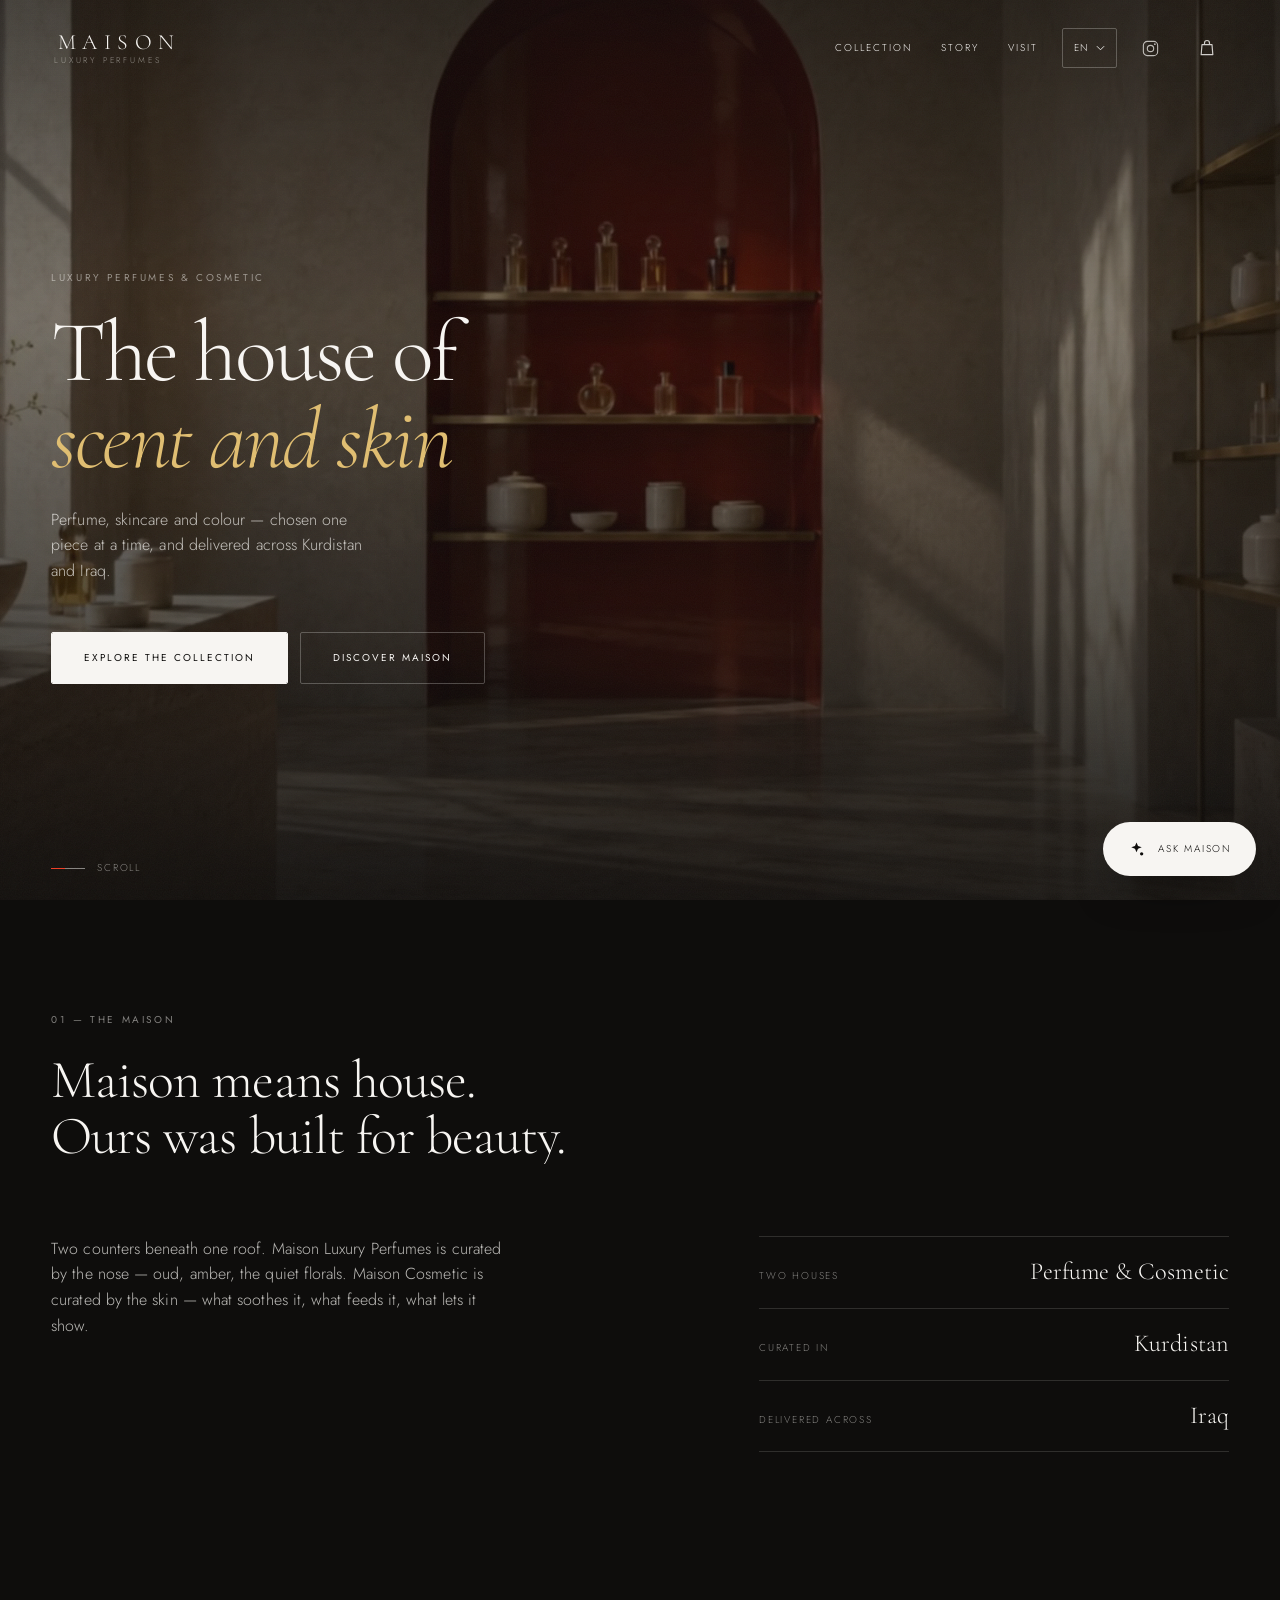
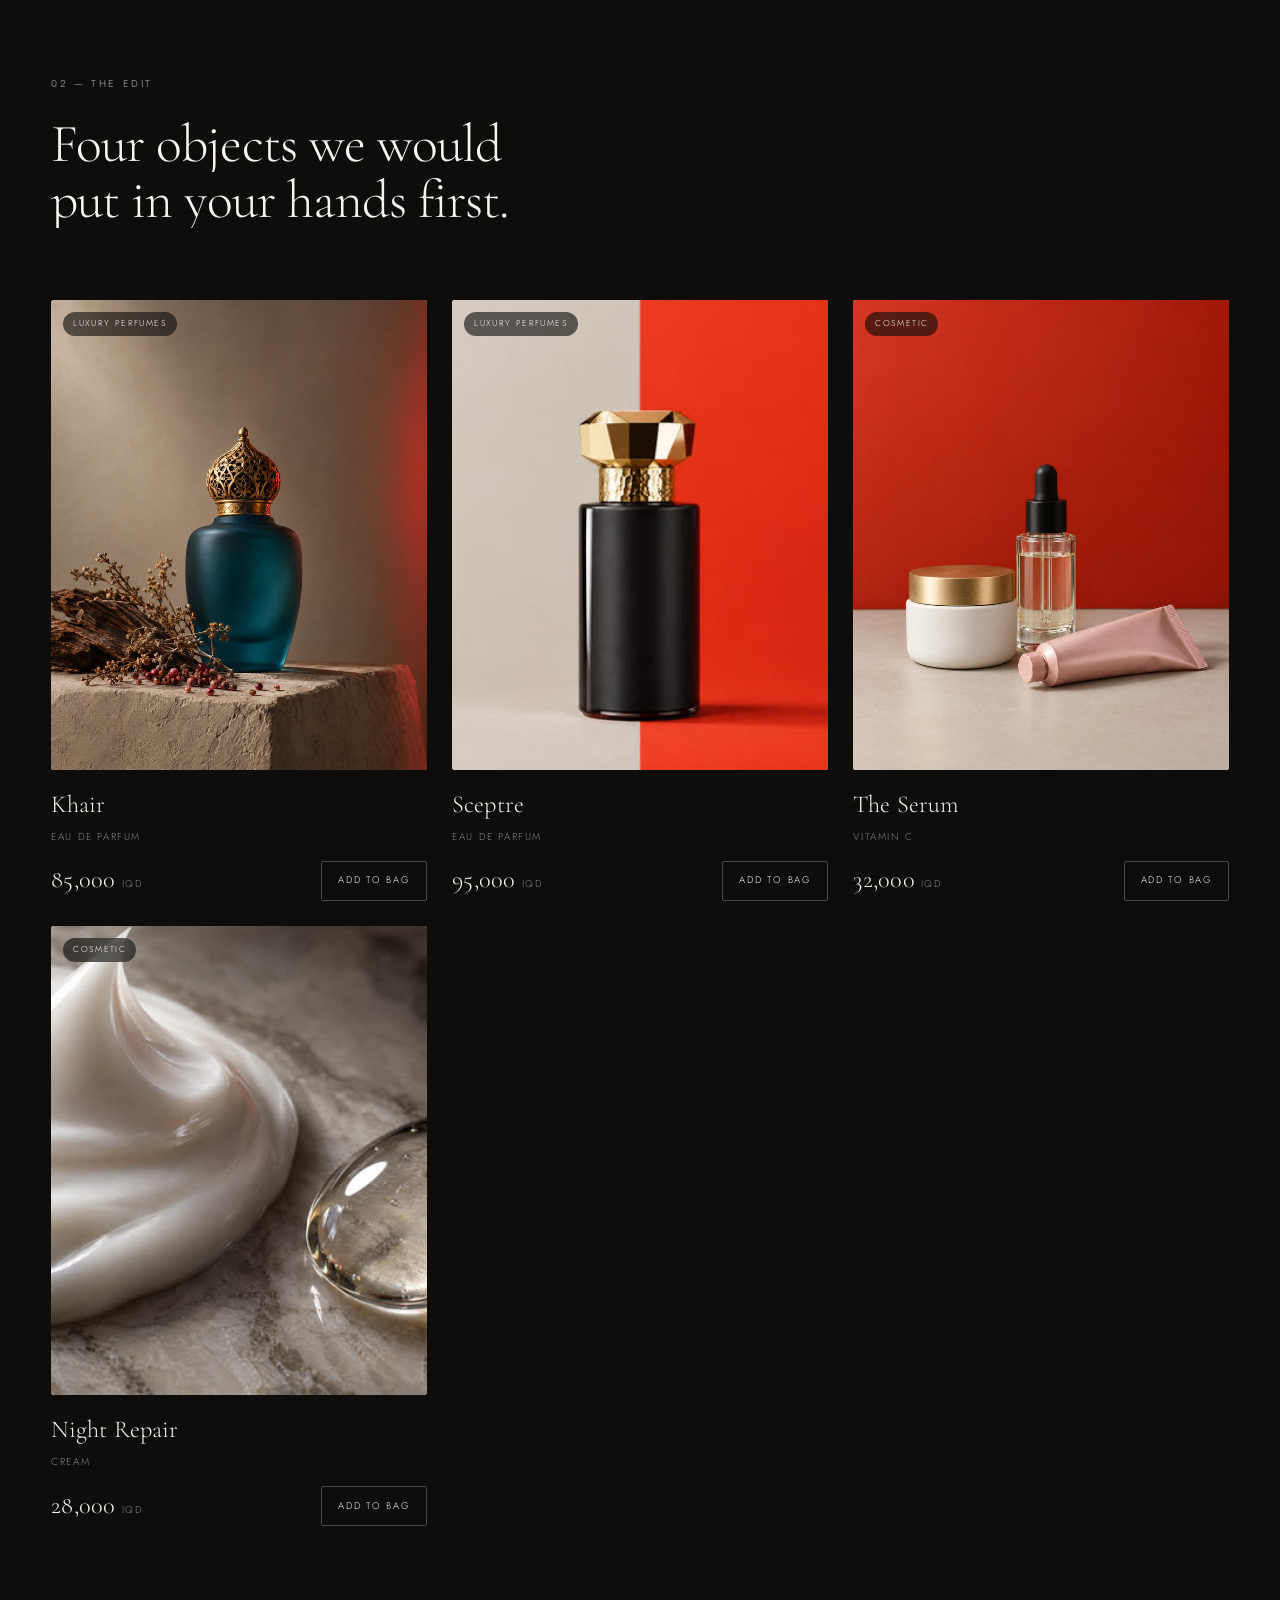
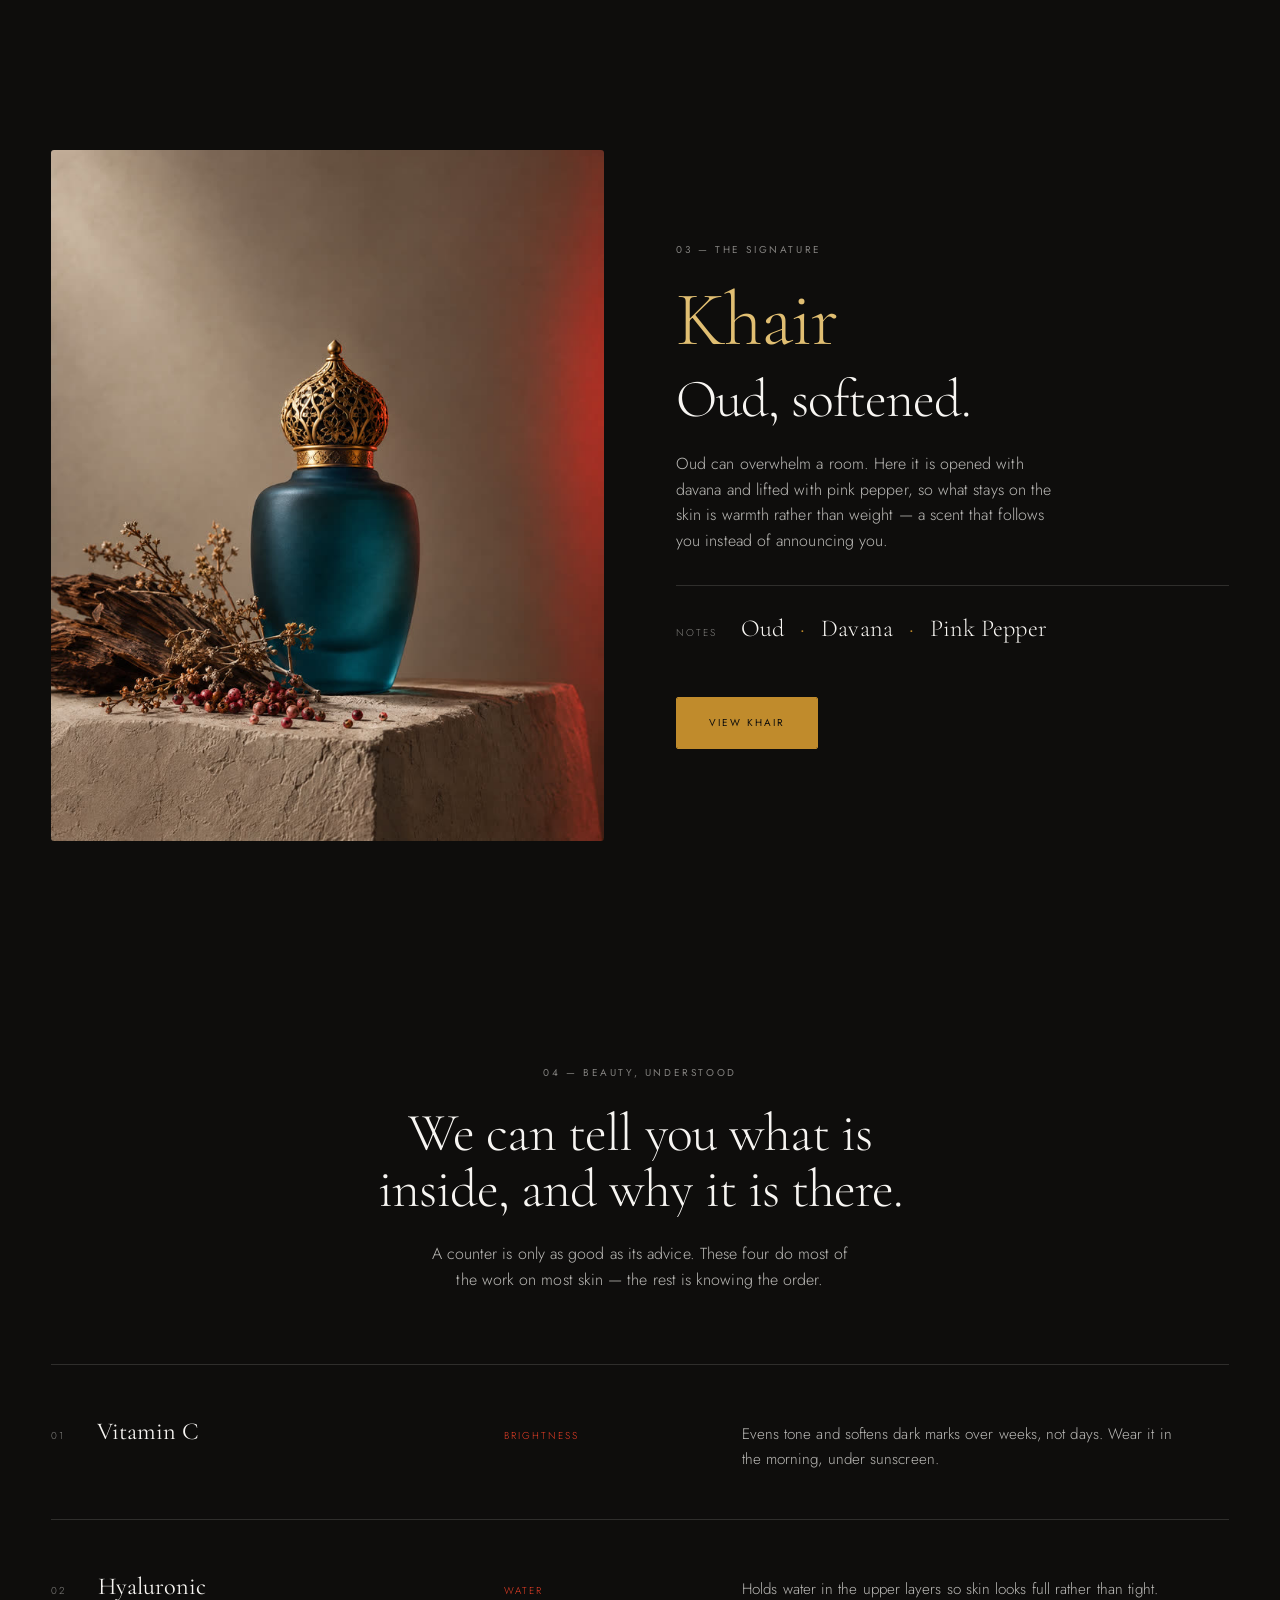
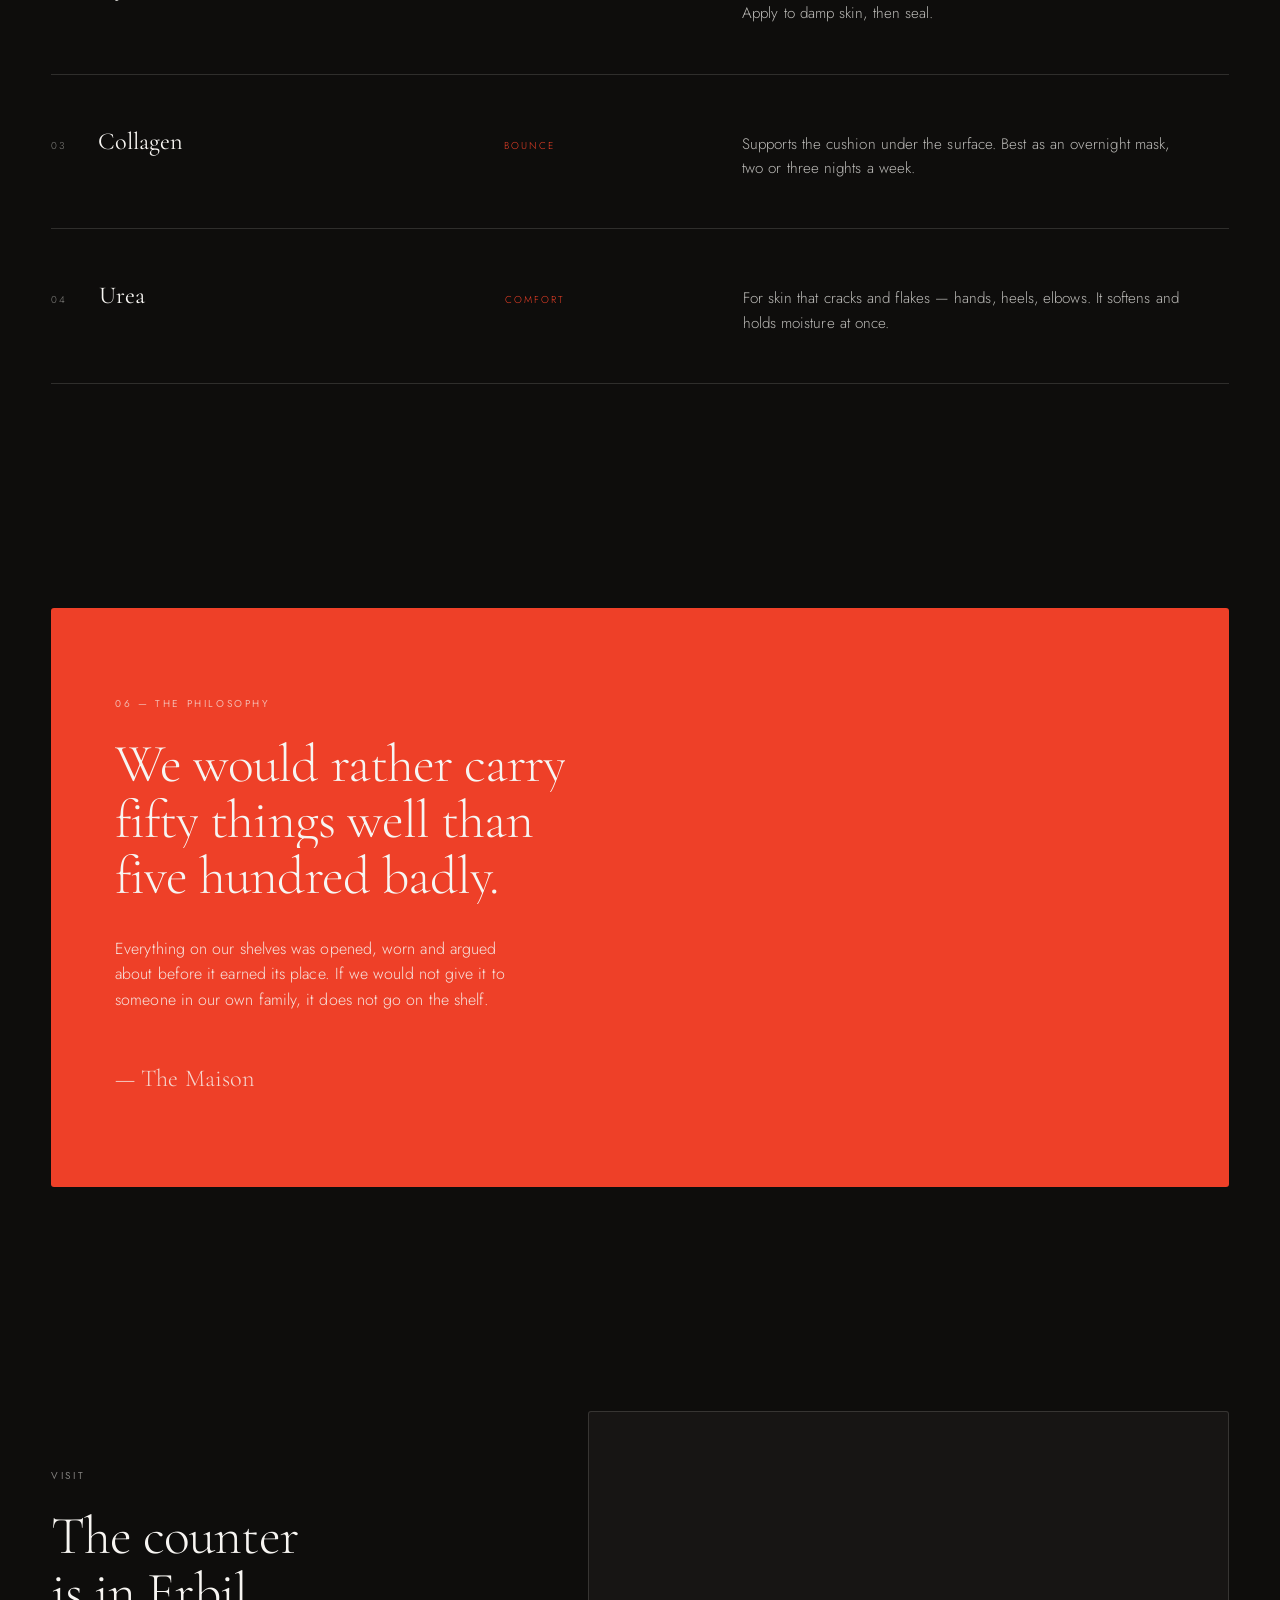
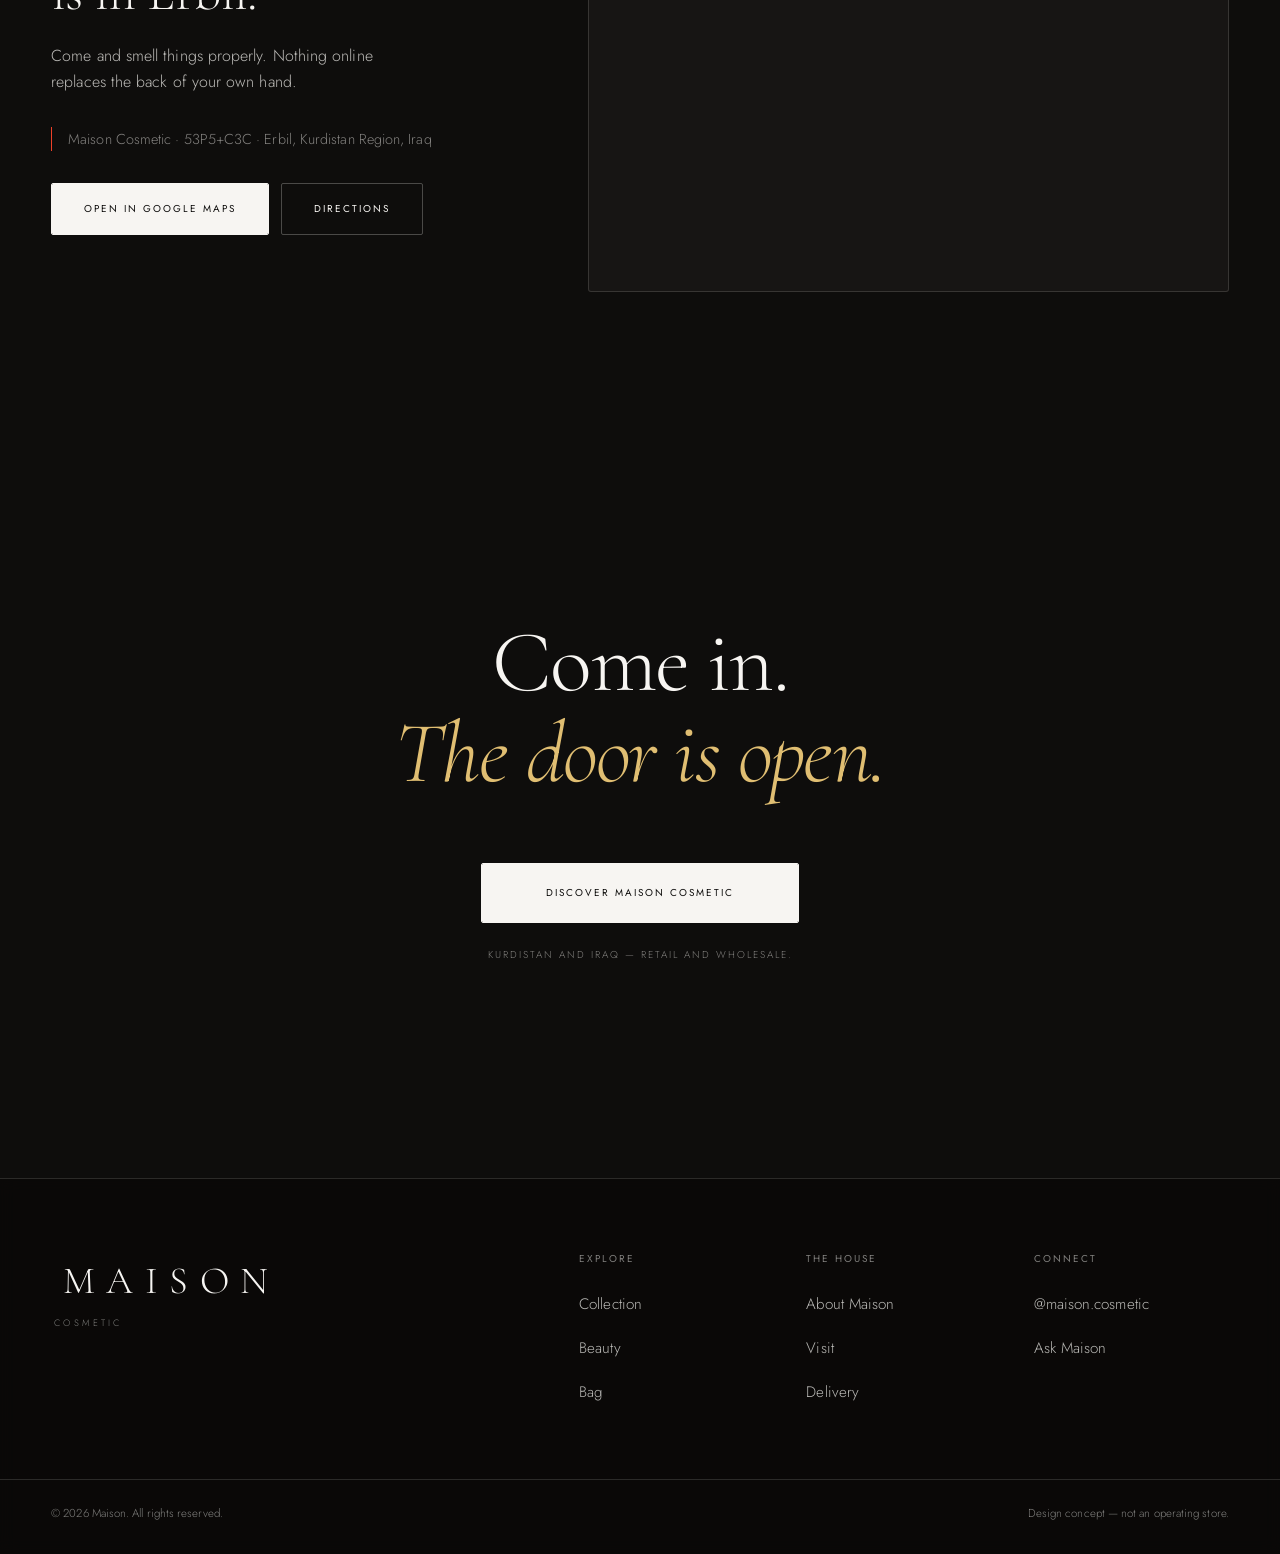
==== commit 76300f82: "Raise video quality and make scrubbing smooth Scroll-scrubbed video was stuttering and compressed. B" ====
--- a/index.html
+++ b/index.html
@@ -19,7 +19,7 @@
     <div class="loader__mark">
       <span class="loader__letter">M</span><span class="loader__letter">A</span><span class="loader__letter">I</span><span class="loader__letter">S</span><span class="loader__letter">O</span><span class="loader__letter">N</span>
     </div>
-    <div class="loader__rule"><i></i></div>
+    <div class="loader__rule"><i id="loaderBar"></i></div>
     <div class="loader__tag" data-i18n="loader.tagline">Scent · Skin · Colour</div>
   </div>
 </div>
--- a/assets/css/maison.css
+++ b/assets/css/maison.css
@@ -223,9 +223,9 @@
 .loader__rule{ width:min(260px,52vw); height:1px; margin:var(--s5) auto var(--s4);
   background:rgba(247,245,242,.2); overflow:hidden; }
 .loader__rule i{ display:block; height:100%; width:100%; background:var(--red);
-  transform:scaleX(0); transform-origin:left; animation:loadBar 1.15s .3s var(--ease-io) forwards; }
+  transform:scaleX(.04); transform-origin:left;
+  transition:transform .35s cubic-bezier(.22,1,.36,1); }
 [dir="rtl"] .loader__rule i{ transform-origin:right; }
-@keyframes loadBar{ to{ transform:scaleX(1) } }
 .loader__tag{ font-size:var(--t-label); letter-spacing:.3em; text-transform:uppercase;
   color:rgba(247,245,242,.5); opacity:0; animation:loadIn .8s .5s var(--ease) forwards; }
 html[data-font="arabic"] .loader__tag{ letter-spacing:.08em; text-transform:none; }
@@ -622,12 +622,25 @@
 .pdp__video.is-ready + .pdp__still{ opacity:0; }
 .pdp__spin{
   position:absolute; inset-block-end:var(--s3); inset-inline-start:50%; translate:-50% 0;
-  display:flex; align-items:center; gap:var(--s2);
-  padding:8px 14px; border-radius:999px;
-  background:rgba(14,13,12,.6); backdrop-filter:blur(8px); color:var(--paper);
+  display:flex; align-items:center; gap:9px;
+  padding:8px 15px; border-radius:999px;
+  background:rgba(14,13,12,.62); backdrop-filter:blur(10px); color:var(--paper);
   font-size:.56rem; letter-spacing:.18em; text-transform:uppercase; white-space:nowrap;
+  max-inline-size:calc(100% - 1.5rem); overflow:hidden;
   opacity:0; transition:opacity .5s var(--ease); pointer-events:none;
 }
+.pdp__spin b{ font-weight:400; }
+.pdp__spin i{ font-style:normal; opacity:.6; }
+/* a real ring: it fills with the bytes fetched, then gives way to the label */
+.pdp__ring{
+  width:13px; height:13px; flex:none; border-radius:50%;
+  background:conic-gradient(var(--gold-lt) var(--p,0%), rgba(247,245,242,.22) 0);
+  transition:opacity .4s var(--ease);
+}
+.pdp__media.is-loaded .pdp__ring{ opacity:0; width:0; }
+.pdp__media.is-loaded .pdp__spin i{ opacity:.6; }
+.pdp__media:not(.is-loaded) .pdp__spin b,
+.pdp__media:not(.is-loaded) .pdp__spin i{ opacity:.45; }
 html[data-font="arabic"] .pdp__spin{ letter-spacing:.02em; text-transform:none; font-size:.7rem; }
 .pdp__media.has-spin .pdp__spin{ opacity:1; }
 .pdp__media.has-spin{ cursor:ew-resize; touch-action:pan-y; }
@@ -919,6 +932,8 @@
   .pgrid, .pgrid--3{ grid-template-columns:1fr; gap:var(--s6); }
   .card__media{ aspect-ratio:4/5; }
 
+  /* the badge keeps the ring and 360 mark; the hint would overflow */
+  .pdp__spin i{ display:none; }
   .pdp__buy{ flex-direction:column; align-items:stretch; }
   .pdp__buy .qty{ align-self:flex-start; }
   .pdp__spec > div{ flex-direction:column; gap:var(--s1); align-items:flex-start; }
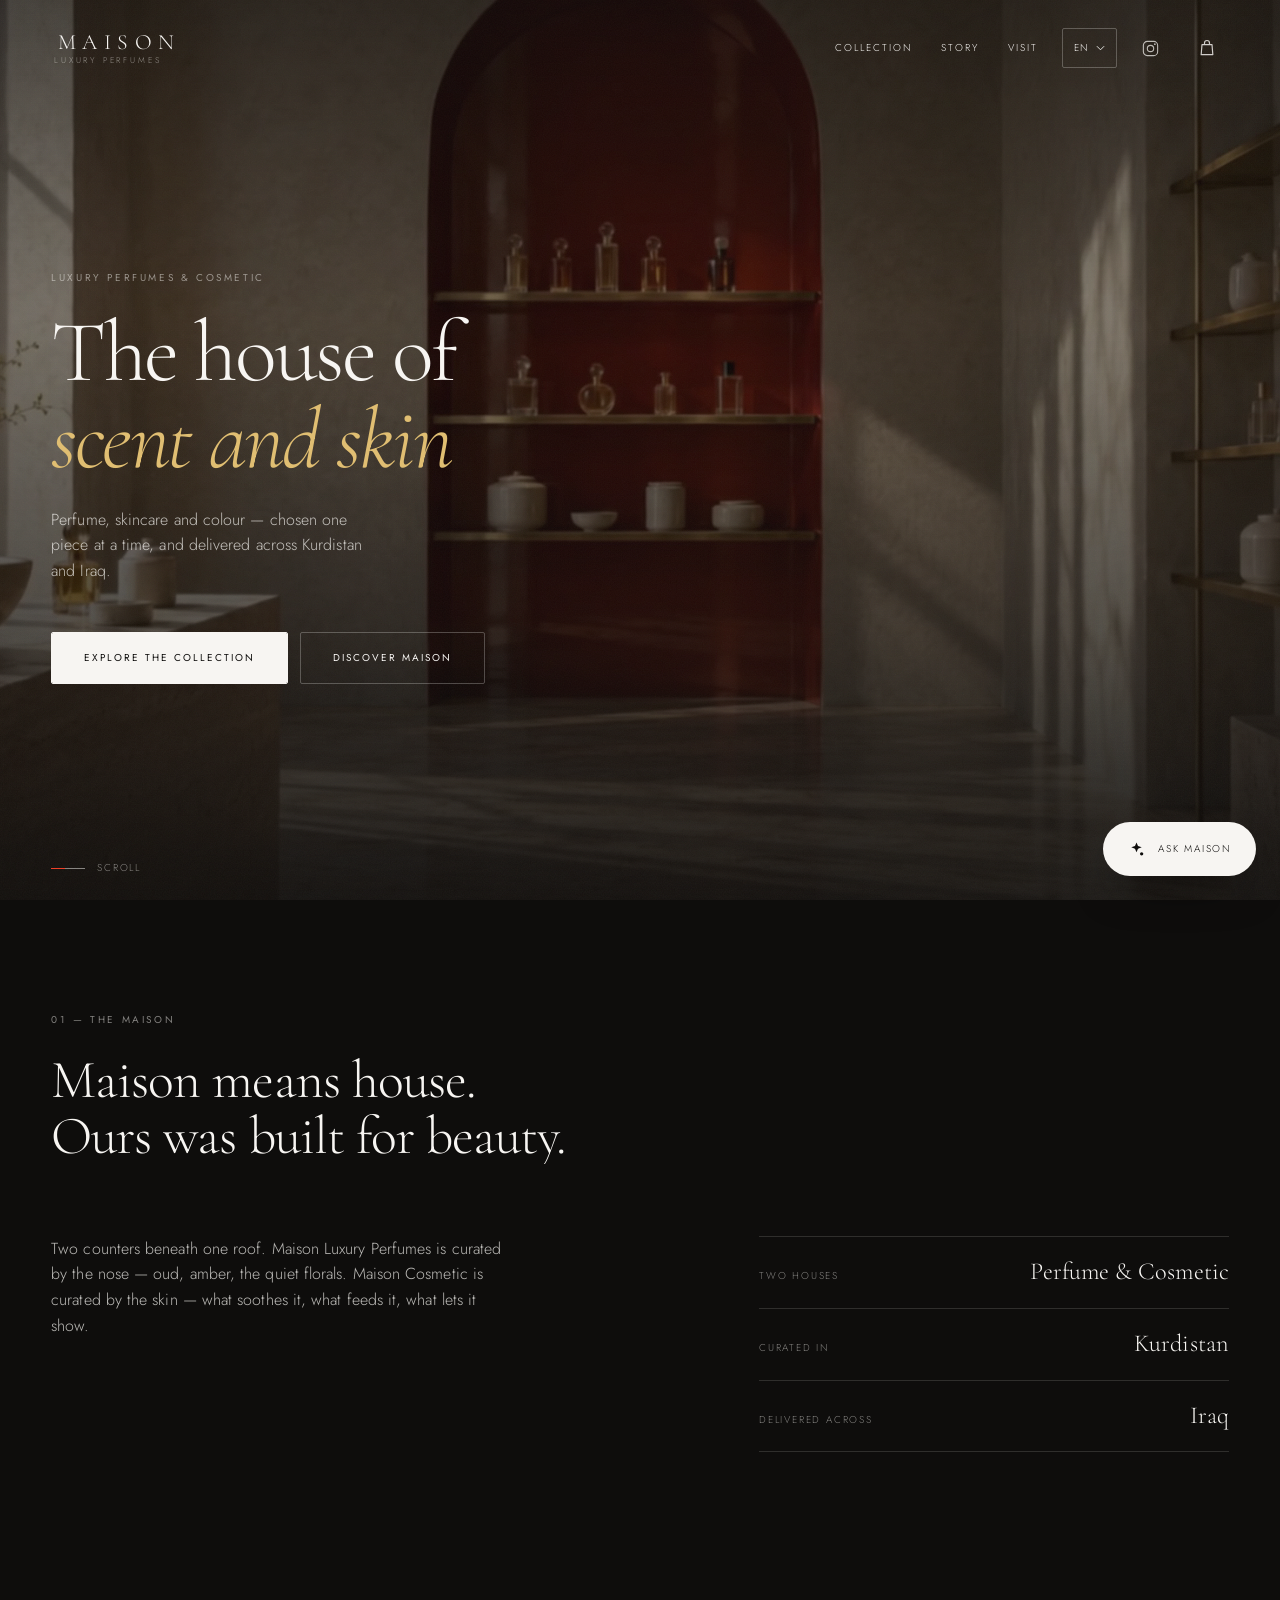
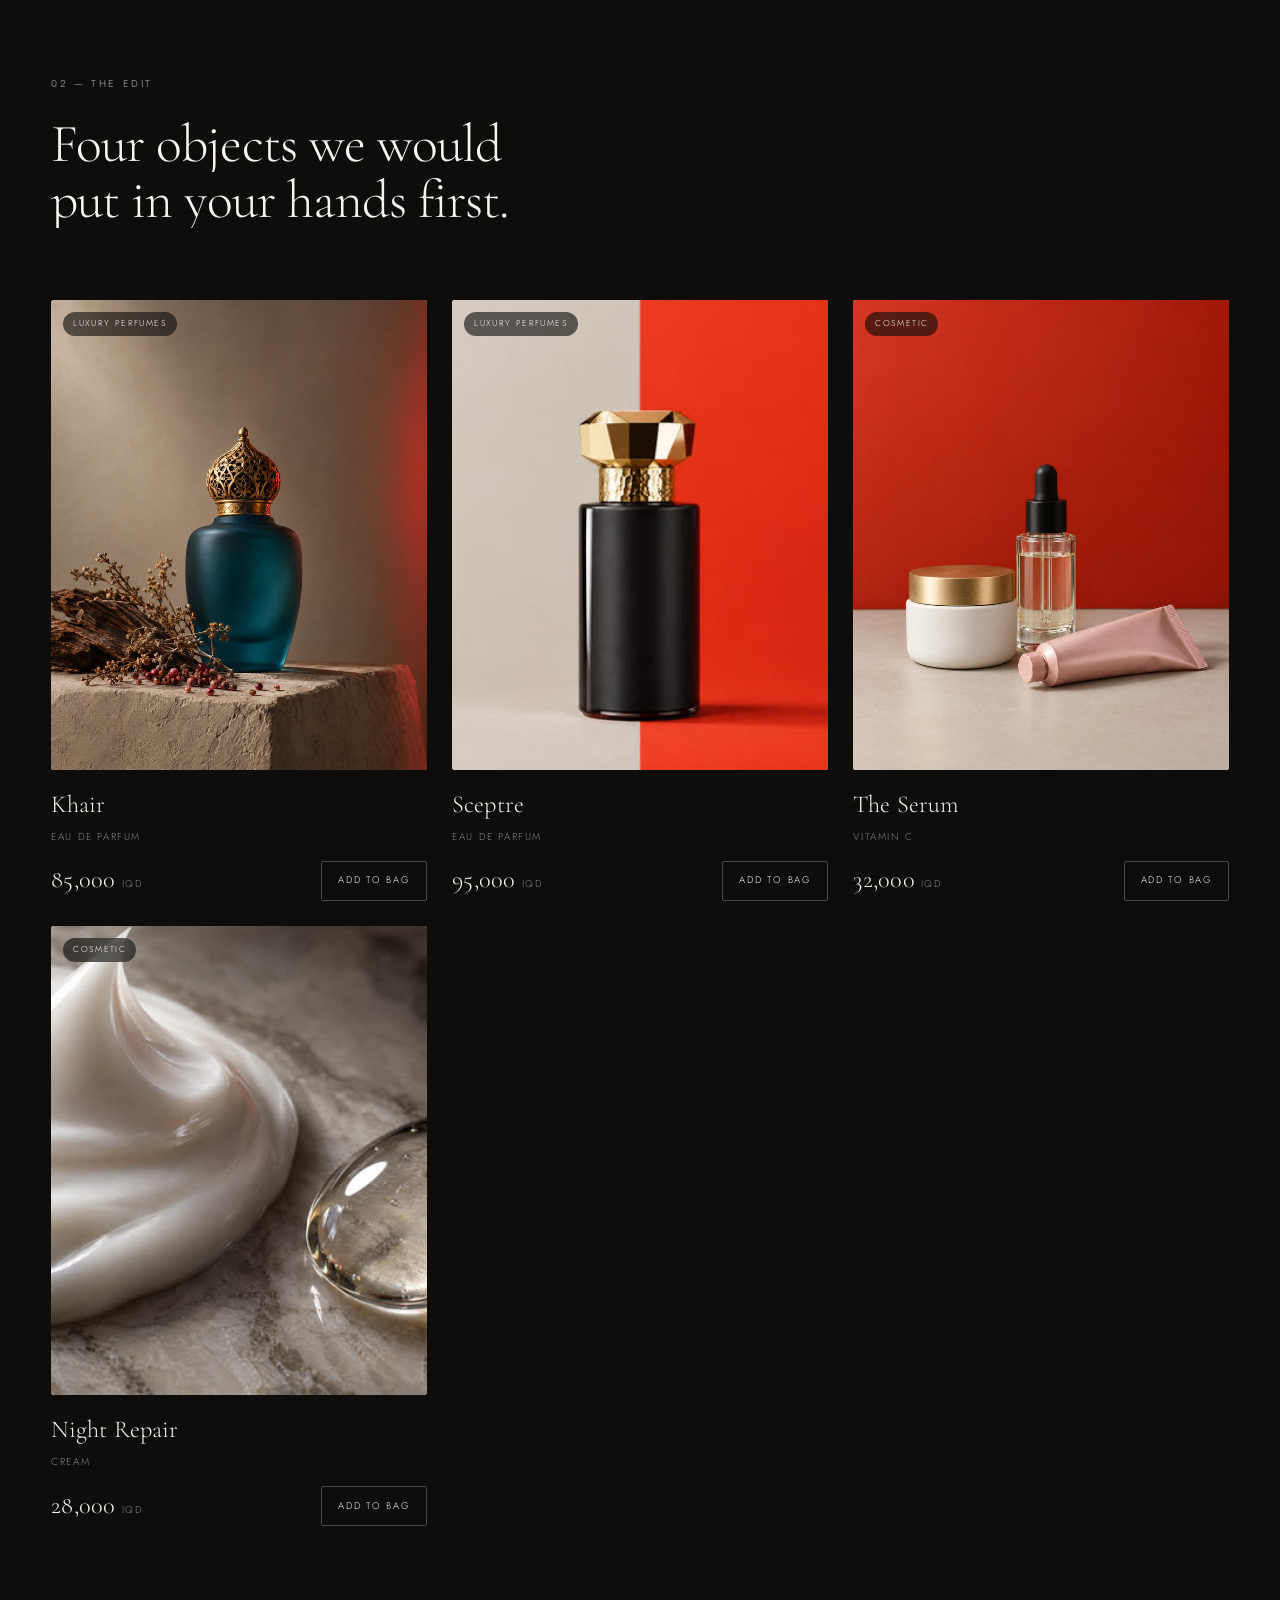
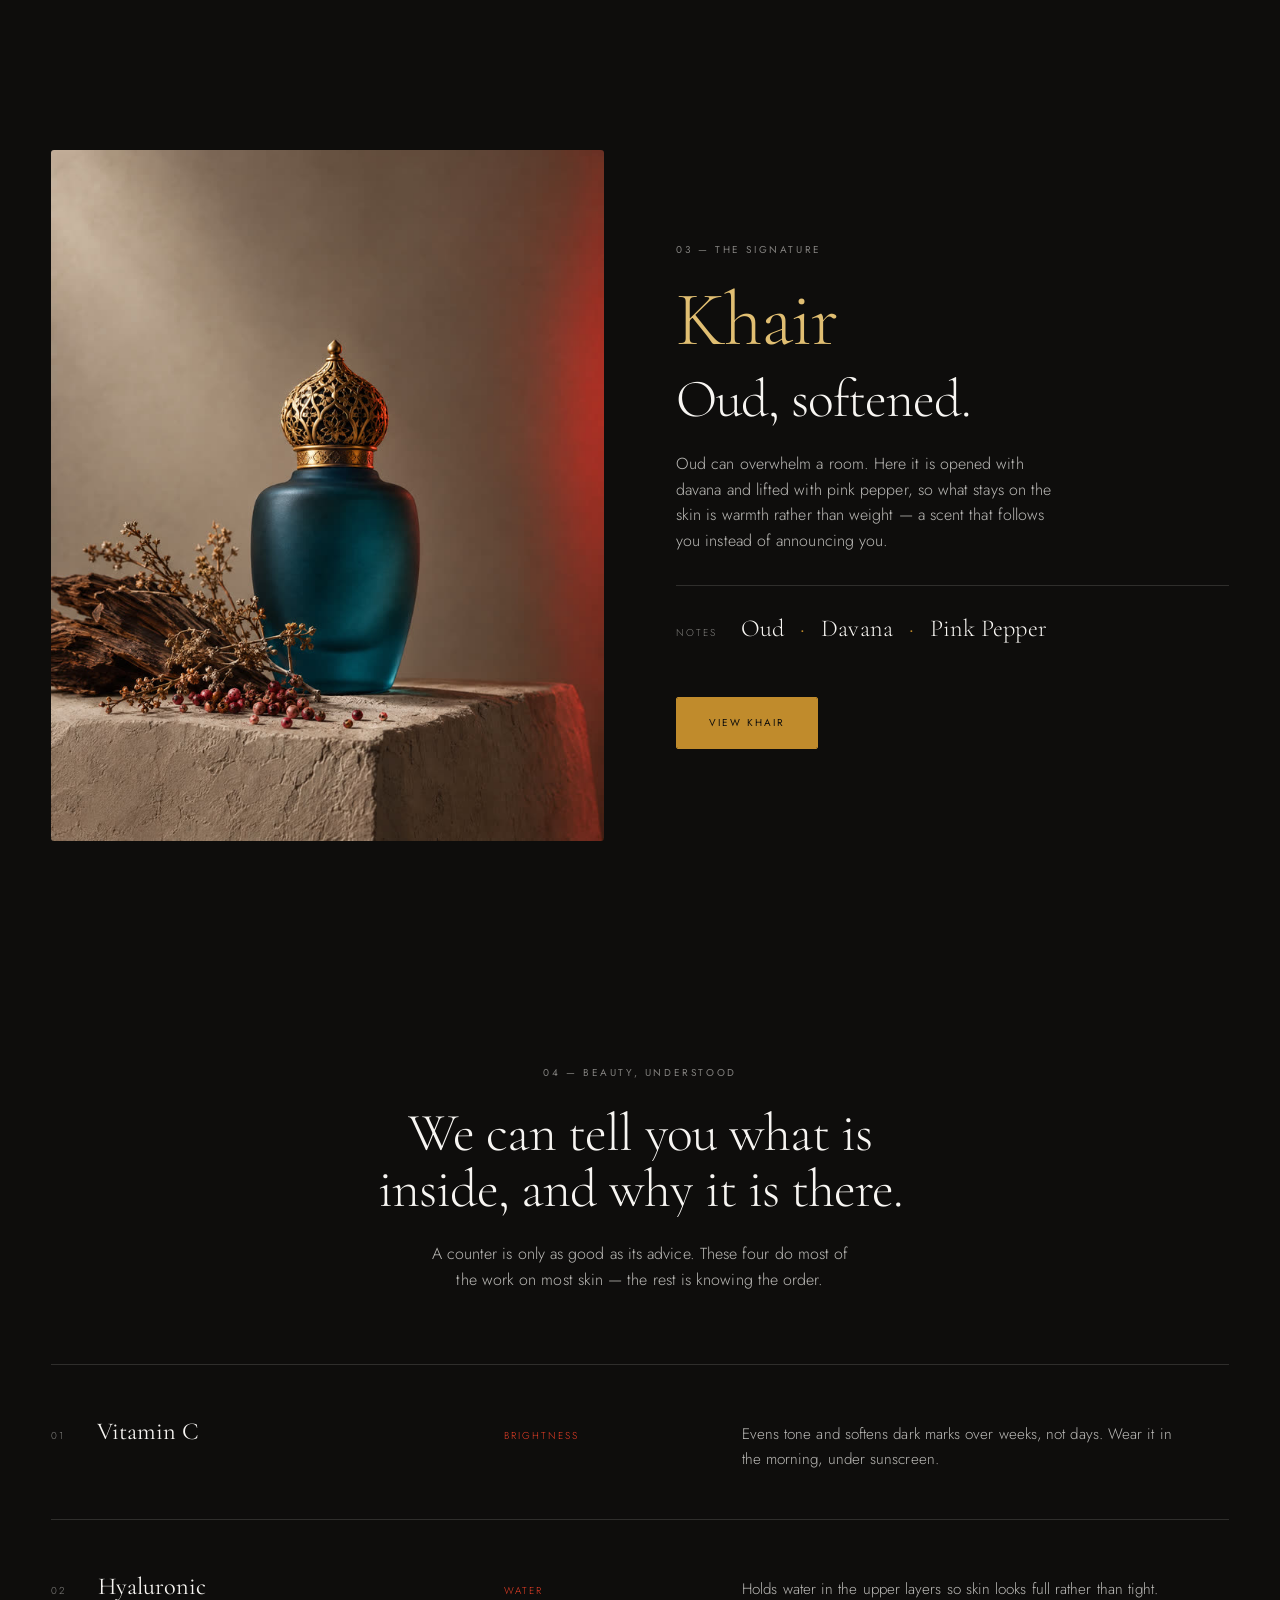
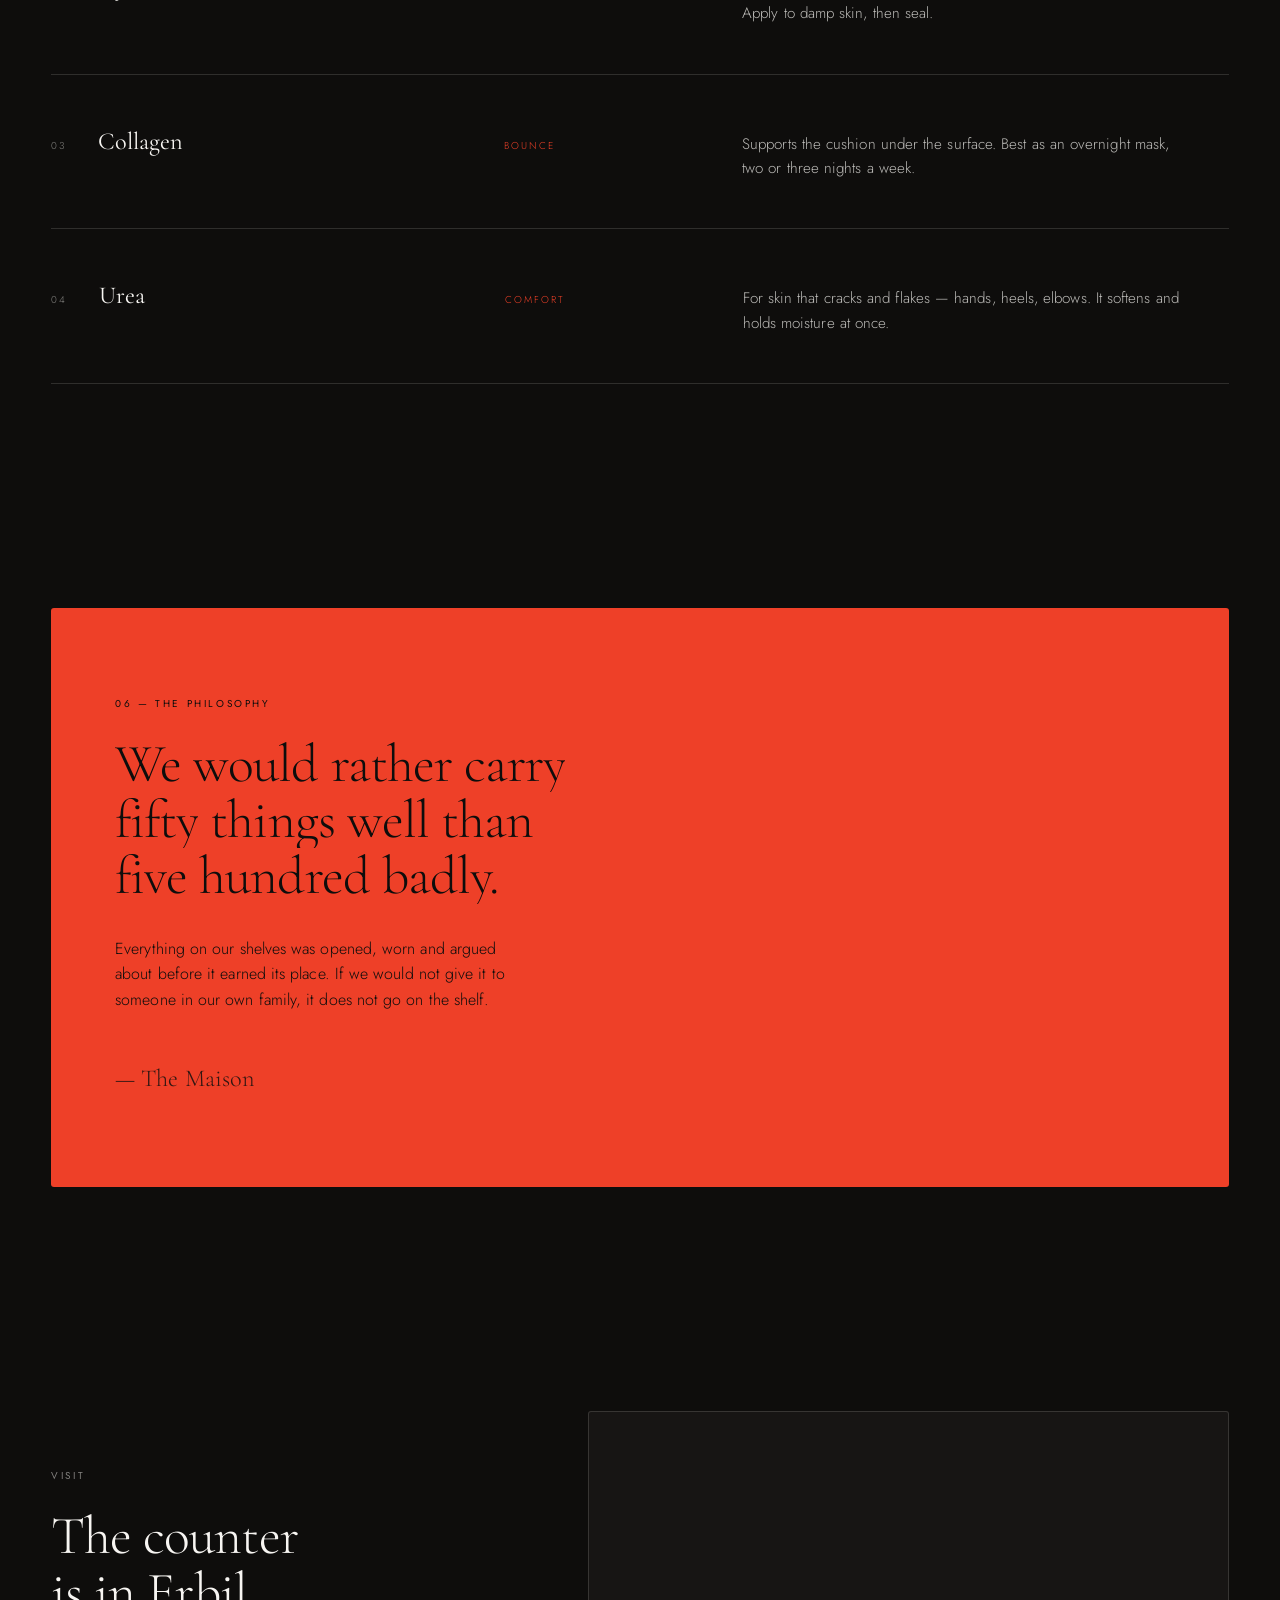
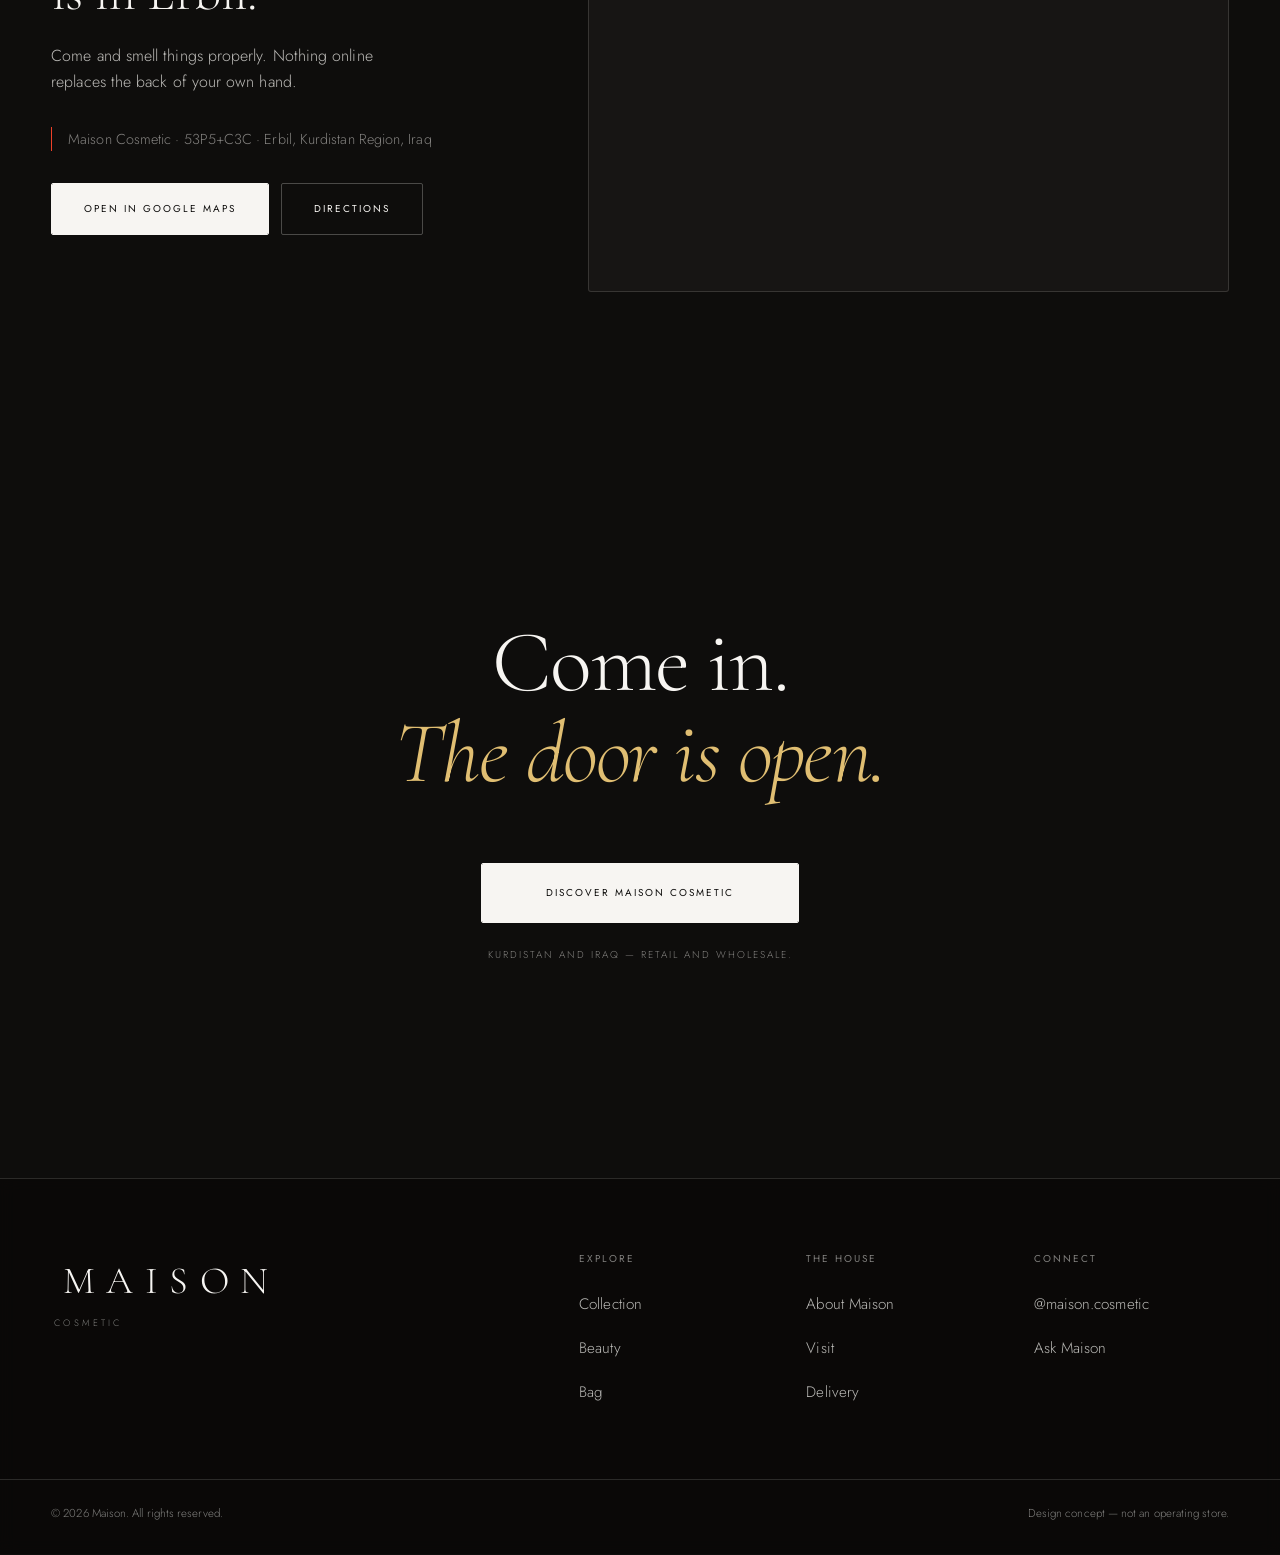
==== commit ce3dd8ec: "Quality pass: accessibility, findability and polish Audited rather than guessed. axe-core now report" ====
--- a/index.html
+++ b/index.html
@@ -6,12 +6,62 @@
 <title>Maison — Luxury Perfumes &amp; Cosmetic</title>
 <meta name="description" data-i18n-attr="content:doc.desc" content="Maison. A house of luxury perfume, skincare and colour — curated in Kurdistan, delivered across Iraq.">
 <meta name="theme-color" content="#0E0D0C">
+<link rel="canonical" href="https://maison-cosmetic-ahmads-projects-3806fa63.vercel.app/">
+<meta property="og:type" content="website">
+<meta property="og:site_name" content="Maison">
+<meta property="og:url" content="https://maison-cosmetic-ahmads-projects-3806fa63.vercel.app/">
+<meta property="og:title" content="Maison — Luxury Perfumes &amp; Cosmetic">
+<meta property="og:description" content="A house of luxury perfume, skincare and colour — curated in Erbil, delivered across Kurdistan and Iraq.">
+<meta property="og:image" content="https://maison-cosmetic-ahmads-projects-3806fa63.vercel.app/assets/img/og-maison.jpg">
+<meta property="og:image:width" content="1200">
+<meta property="og:image:height" content="630">
+<meta property="og:locale" content="en">
+<meta property="og:locale:alternate" content="ar">
+<meta property="og:locale:alternate" content="ckb">
+<meta name="twitter:card" content="summary_large_image">
+<meta name="twitter:title" content="Maison — Luxury Perfumes &amp; Cosmetic">
+<meta name="twitter:description" content="A house of luxury perfume, skincare and colour — curated in Erbil, delivered across Kurdistan and Iraq.">
+<meta name="twitter:image" content="https://maison-cosmetic-ahmads-projects-3806fa63.vercel.app/assets/img/og-maison.jpg">
+<meta name="format-detection" content="telephone=no">
+<meta name="color-scheme" content="dark">
+
 <link rel="preload" href="assets/fonts/cormorant-300.woff2" as="font" type="font/woff2" crossorigin>
 <link rel="preload" href="assets/fonts/jost-300.woff2" as="font" type="font/woff2" crossorigin>
 <link rel="stylesheet" href="assets/css/maison.css">
-<link rel="icon" href="data:image/svg+xml,%3Csvg xmlns='http://www.w3.org/2000/svg' viewBox='0 0 32 32'%3E%3Crect width='32' height='32' fill='%23EE4028'/%3E%3Ctext x='16' y='23' font-family='Georgia,serif' font-size='19' fill='%23F6F4F1' text-anchor='middle'%3EM%3C/text%3E%3C/svg%3E">
+<link rel="icon" href="assets/img/mark.svg" type="image/svg+xml">
+<link rel="apple-touch-icon" href="assets/img/apple-touch-icon.png">
+<link rel="mask-icon" href="assets/img/mark.svg" color="#EE4028">
+
+<script type="application/ld+json">
+{
+  "@context": "https://schema.org",
+  "@type": "HealthAndBeautyBusiness",
+  "name": "Maison Cosmetic",
+  "alternateName": "Maison Luxury Perfumes",
+  "description": "A house of luxury perfume, skincare and colour \u2014 curated in Erbil, delivered across Kurdistan and Iraq.",
+  "url": "https://maison-cosmetic-ahmads-projects-3806fa63.vercel.app/",
+  "image": "https://maison-cosmetic-ahmads-projects-3806fa63.vercel.app/assets/img/og-maison.jpg",
+  "sameAs": ["https://www.instagram.com/maison.cosmetic/"],
+  "address": {
+    "@type": "PostalAddress",
+    "addressLocality": "Erbil",
+    "addressRegion": "Kurdistan Region",
+    "addressCountry": "IQ"
+  },
+  "hasMap": "https://www.google.com/maps?q=53P5%2BC3C+MAISON+COSMETIC,+Erbil,+Erbil+Governorate&ftid=0x4007230064f77211:0xbb40c8933d0e33ff",
+  "currenciesAccepted": "IQD",
+  "paymentAccepted": "Cash on delivery",
+  "areaServed": [
+    { "@type": "AdministrativeArea", "name": "Kurdistan Region" },
+    { "@type": "Country", "name": "Iraq" }
+  ],
+  "knowsLanguage": ["en", "ar", "ckb"]
+}
+</script>
 </head>
 <body data-view="home">
+
+<a class="skip" href="#main" data-i18n="ui.skip">Skip to content</a>
 
 <!-- ═══════ LOADER ═══════ -->
 <div class="loader" id="loader" role="status" aria-live="polite">
@@ -47,8 +97,8 @@
 
     <nav class="nav__links" aria-label="Primary">
       <a href="#/shop"   data-nav data-route="shop"  data-i18n="nav.collection">Collection</a>
-      <a href="#/#story" data-nav data-i18n="nav.story">Story</a>
-      <a href="#/#store" data-nav data-i18n="store.label">Visit</a>
+      <a href="#/#story" data-nav data-spy="story" data-i18n="nav.story">Story</a>
+      <a href="#/#store" data-nav data-spy="store" data-i18n="store.label">Visit</a>
     </nav>
 
     <div class="nav__tools">
@@ -99,6 +149,7 @@
 </div>
 
 <main id="top">
+<div id="main" tabindex="-1">
 
 <!-- ══════════════════════════════════════════════════════════════
      VIEW · HOME
@@ -300,6 +351,7 @@
   </div>
 </div>
 
+</div>
 </main>
 
 <!-- ═══════ FOOTER ═══════ -->
@@ -307,15 +359,15 @@
   <div class="wrap foot__top">
     <a class="foot__logo" href="#/" data-nav><span>MAISON</span><i data-i18n="brand.cosmetic">COSMETIC</i></a>
     <div class="foot__cols">
-      <div><h4 data-i18n="footer.explore">Explore</h4>
+      <div><h2 class="foot__h" data-i18n="footer.explore">Explore</h2>
         <a href="#/shop" data-nav data-i18n="nav.collection">Collection</a>
         <a href="#/#science" data-nav data-i18n="nav.beauty">Beauty</a>
         <a href="#/cart" data-nav data-i18n="cart.open">Bag</a></div>
-      <div><h4 data-i18n="footer.house">The House</h4>
+      <div><h2 class="foot__h" data-i18n="footer.house">The House</h2>
         <a href="#/#philosophy" data-nav data-i18n="footer.about">About Maison</a>
-        <a href="#/#store" data-nav data-i18n="store.label">Visit</a>
+        <a href="#/#store" data-nav data-spy="store" data-i18n="store.label">Visit</a>
         <a href="#/#store" data-nav data-i18n="footer.delivery">Delivery</a></div>
-      <div><h4 data-i18n="footer.connect">Connect</h4>
+      <div><h2 class="foot__h" data-i18n="footer.connect">Connect</h2>
         <a href="https://www.instagram.com/maison.cosmetic/" target="_blank" rel="noopener">@maison.cosmetic</a>
         <a href="#" data-advisor data-i18n="ai.open">Ask Maison</a></div>
     </div>
@@ -332,7 +384,7 @@
   <span data-i18n="ai.open">Ask Maison</span>
 </button>
 
-<aside class="advisor" id="advisor" aria-hidden="true" aria-label="Maison Advisor">
+<div class="advisor" id="advisor" aria-hidden="true" aria-label="Maison Advisor">
   <div class="advisor__head">
     <div class="advisor__avatar" aria-hidden="true">M</div>
     <div class="advisor__id">
@@ -360,9 +412,10 @@
     </form>
     <p class="advisor__legal" data-i18n="ai.disclaimer">A guided advisor, not a medical service.</p>
   </div>
-</aside>
+</div>
 
 <div class="toast" id="toast" role="status" aria-live="polite"></div>
+<p class="u-sr" id="announcer" role="status" aria-live="polite"></p>
 
 <script src="assets/js/i18n.js"></script>
 <script src="assets/js/catalogue.js"></script>
--- a/assets/css/maison.css
+++ b/assets/css/maison.css
@@ -98,6 +98,14 @@
   -webkit-font-smoothing:antialiased;
 }
 body.is-locked{ overflow:hidden; }
+html{ scrollbar-color:rgba(247,245,242,.26) transparent; scrollbar-width:thin; }
+::-webkit-scrollbar{ width:11px; height:11px; }
+::-webkit-scrollbar-track{ background:transparent; }
+::-webkit-scrollbar-thumb{
+  background:rgba(247,245,242,.2); border-radius:99px;
+  border:3px solid transparent; background-clip:content-box;
+}
+::-webkit-scrollbar-thumb:hover{ background:rgba(247,245,242,.34); background-clip:content-box; }
 img,video{ display:block; max-width:100%; }
 h1,h2,h3,h4,p,dl,dd,ul,ol,figure,fieldset{ margin:0; }
 fieldset{ border:0; padding:0; min-width:0; }
@@ -105,6 +113,20 @@
 a{ color:inherit; text-decoration:none; }
 button{ font:inherit; color:inherit; background:none; border:0; cursor:pointer; }
 ::selection{ background:var(--red); color:var(--paper); }
+
+/* skip link — visible only when focused */
+.skip{
+  position:fixed; z-index:210; inset-block-start:0; inset-inline-start:50%;
+  translate:-50% -120%;
+  padding:13px 22px; background:var(--paper); color:var(--ink);
+  border-radius:0 0 var(--r-md) var(--r-md);
+  font-size:var(--t-label); letter-spacing:.16em; text-transform:uppercase;
+  transition:translate .3s var(--ease);
+}
+/* a skip link should appear on any focus, not only keyboard heuristics */
+.skip:focus{ translate:-50% 0; }
+html[data-font="arabic"] .skip{ letter-spacing:.02em; text-transform:none; font-size:.82rem; }
+#main:focus{ outline:none; }
 
 .wrap{ width:100%; max-width:var(--maxw); margin-inline:auto; padding-inline:var(--gut); }
 .u-sr{ position:absolute; width:1px; height:1px; overflow:hidden; clip-path:inset(50%); white-space:nowrap; }
@@ -157,6 +179,7 @@
 html[data-font="arabic"] .display{ font-weight:400; line-height:1.42; letter-spacing:0; }
 .display em{ font-style:italic; font-weight:300; }
 html[data-font="arabic"] .display em{ font-style:normal; color:var(--gold-lt); }
+html[data-font="arabic"] .phil__title em{ color:var(--ink); }
 
 .eyebrow{
   font-size:var(--t-label); font-weight:400; letter-spacing:.26em;
@@ -469,13 +492,15 @@
 
 /* 05 philosophy — the brand's red panel */
 .phil{ position:relative; }
-.phil__panel{ background:var(--red); color:var(--paper);
+.phil__panel{ background:var(--red); color:var(--ink);
   padding:var(--s10) clamp(1.5rem,5vw,6rem); border-radius:var(--r-md); }
-.phil__panel .eyebrow{ color:rgba(247,245,242,.66); }
-.phil__title{ font-size:var(--t-h2); margin-block-end:var(--s6); max-width:20ch; }
-.phil__title em{ color:var(--paper); }
-.phil__body{ font-size:var(--t-lede); color:rgba(247,245,242,.9); max-width:46ch; margin-block-end:var(--s7); }
-.phil__sign{ font-family:var(--f-display); font-size:var(--t-h3); color:rgba(247,245,242,.82); }
+/* Near-black on the brand vermillion: 4.99:1, and closer to the way the
+   brand actually sets type on red in its own artwork. */
+.phil__panel .eyebrow{ color:var(--ink); }
+.phil__title{ font-size:var(--t-h2); margin-block-end:var(--s6); max-width:20ch; color:var(--ink); }
+.phil__title em{ color:var(--ink); }
+.phil__body{ font-size:var(--t-lede); color:var(--ink); max-width:46ch; margin-block-end:var(--s7); }
+.phil__sign{ font-family:var(--f-display); font-size:var(--t-h3); color:rgba(18,16,15,.86); }
 
 /* 07 final */
 .final{ position:relative; min-height:86svh; display:grid; place-items:center; text-align:center; }
@@ -500,9 +525,9 @@
   text-transform:uppercase; color:var(--fg-3); padding-inline-start:.34em; }
 html[data-font="arabic"] .foot__logo i{ letter-spacing:.08em; text-transform:none; font-size:.7rem; }
 .foot__cols{ display:grid; grid-template-columns:repeat(3,minmax(0,1fr)); gap:var(--s6); }
-.foot__cols h4{ font-size:var(--t-label); letter-spacing:.2em; text-transform:uppercase;
+.foot__cols .foot__h{ font-size:var(--t-label); letter-spacing:.2em; text-transform:uppercase;
   color:var(--fg-3); font-weight:400; margin-block-end:var(--s4); }
-html[data-font="arabic"] .foot__cols h4{ letter-spacing:.03em; text-transform:none; font-size:.8rem; }
+html[data-font="arabic"] .foot__cols .foot__h{ letter-spacing:.03em; text-transform:none; font-size:.8rem; }
 .foot__cols a{ display:flex; align-items:center; min-height:44px; color:var(--fg-2);
   transition:color .4s var(--ease); }
 .foot__cols a:hover{ color:var(--red); }
@@ -644,6 +669,7 @@
 html[data-font="arabic"] .pdp__spin{ letter-spacing:.02em; text-transform:none; font-size:.7rem; }
 .pdp__media.has-spin .pdp__spin{ opacity:1; }
 .pdp__media.has-spin{ cursor:ew-resize; touch-action:pan-y; }
+.pdp__media.has-spin:focus-visible{ outline:2px solid var(--gold-lt); outline-offset:3px; }
 
 .pdp__house{ font-size:var(--t-label); letter-spacing:.22em; text-transform:uppercase;
   color:var(--gold-lt); margin-block-end:var(--s4); }
@@ -698,7 +724,7 @@
 .summary{ position:sticky; top:calc(var(--navh) + var(--s4));
   background:var(--panel-2); backdrop-filter:blur(14px);
   border:1px solid var(--line); border-radius:var(--r-md); padding:var(--s6); }
-.summary h3{ font-family:var(--f-display); font-size:var(--t-h3); font-weight:400; margin-block-end:var(--s5); }
+.summary h2{ font-family:var(--f-display); font-size:var(--t-h3); font-weight:400; margin-block-end:var(--s5); }
 .summary__row{ display:flex; justify-content:space-between; gap:var(--s4);
   padding-block:var(--s3); font-size:.92rem; color:var(--fg-2); }
 .summary__row--total{ border-block-start:1px solid var(--line); margin-block-start:var(--s3);
@@ -712,7 +738,7 @@
 .co{ display:grid; grid-template-columns:minmax(0,1.25fr) minmax(0,.85fr);
   gap:var(--s9); align-items:start; padding-block-end:var(--s10); }
 .co__group{ margin-block-end:var(--s7); }
-.co__group h3{ font-family:var(--f-display); font-size:var(--t-h3); font-weight:400;
+.co__group h2{ font-family:var(--f-display); font-size:var(--t-h3); font-weight:400;
   margin-block-end:var(--s5); padding-block-end:var(--s3); border-block-end:1px solid var(--line); }
 .co__fields{ display:grid; gap:var(--s5); grid-template-columns:repeat(2,minmax(0,1fr)); }
 .co__field{ display:grid; gap:var(--s2); }
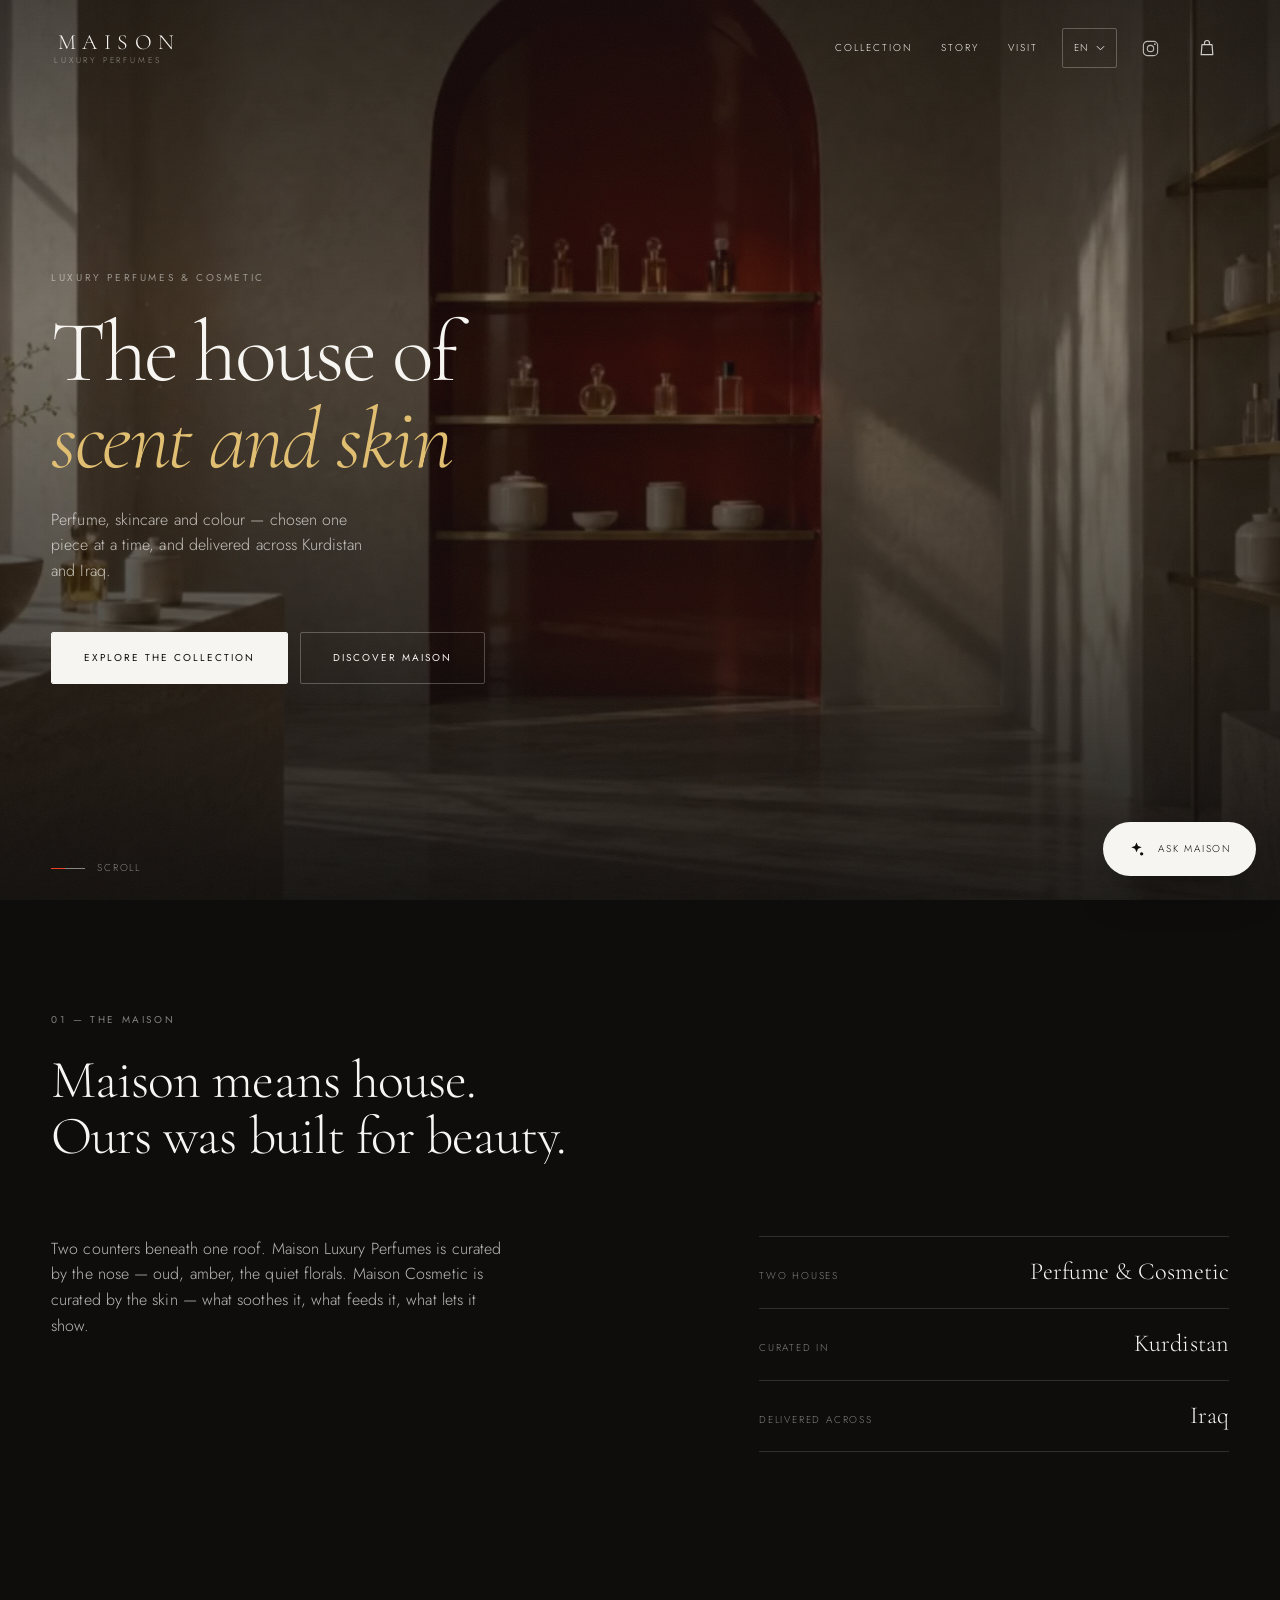
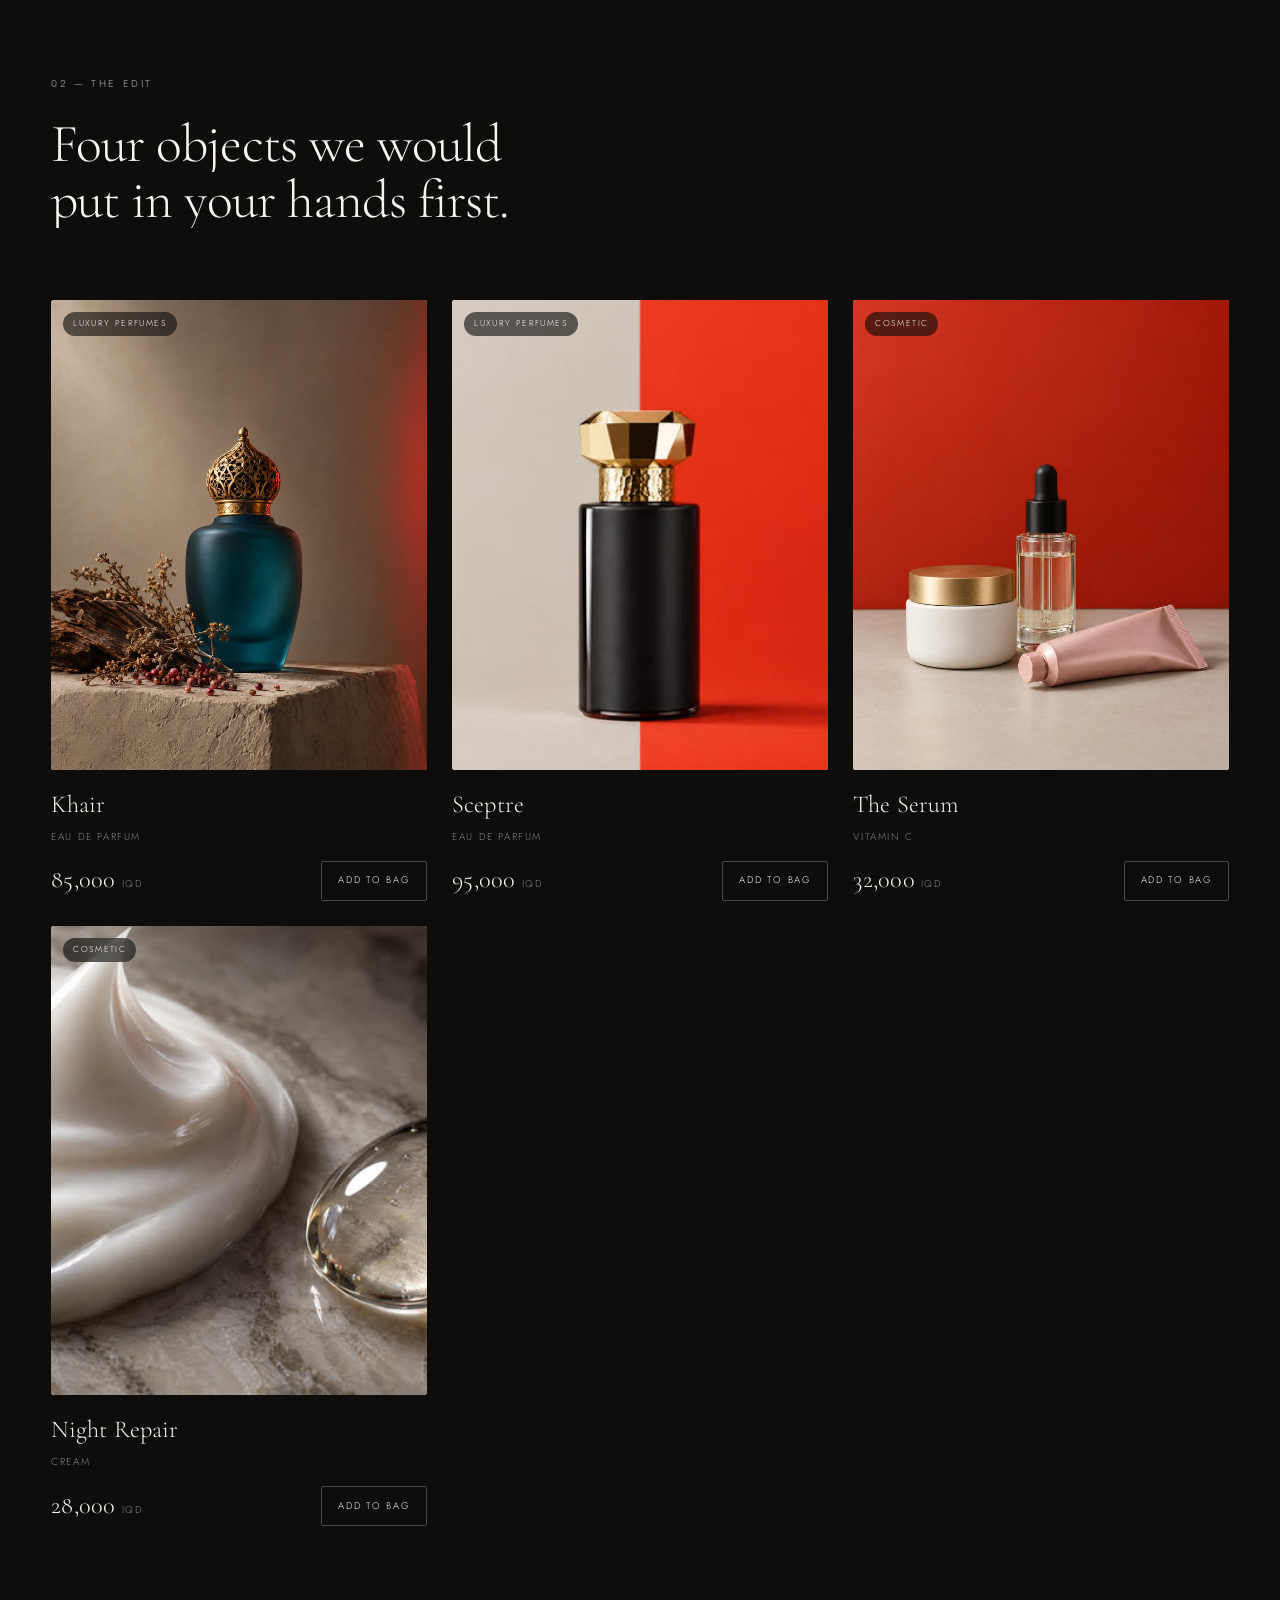
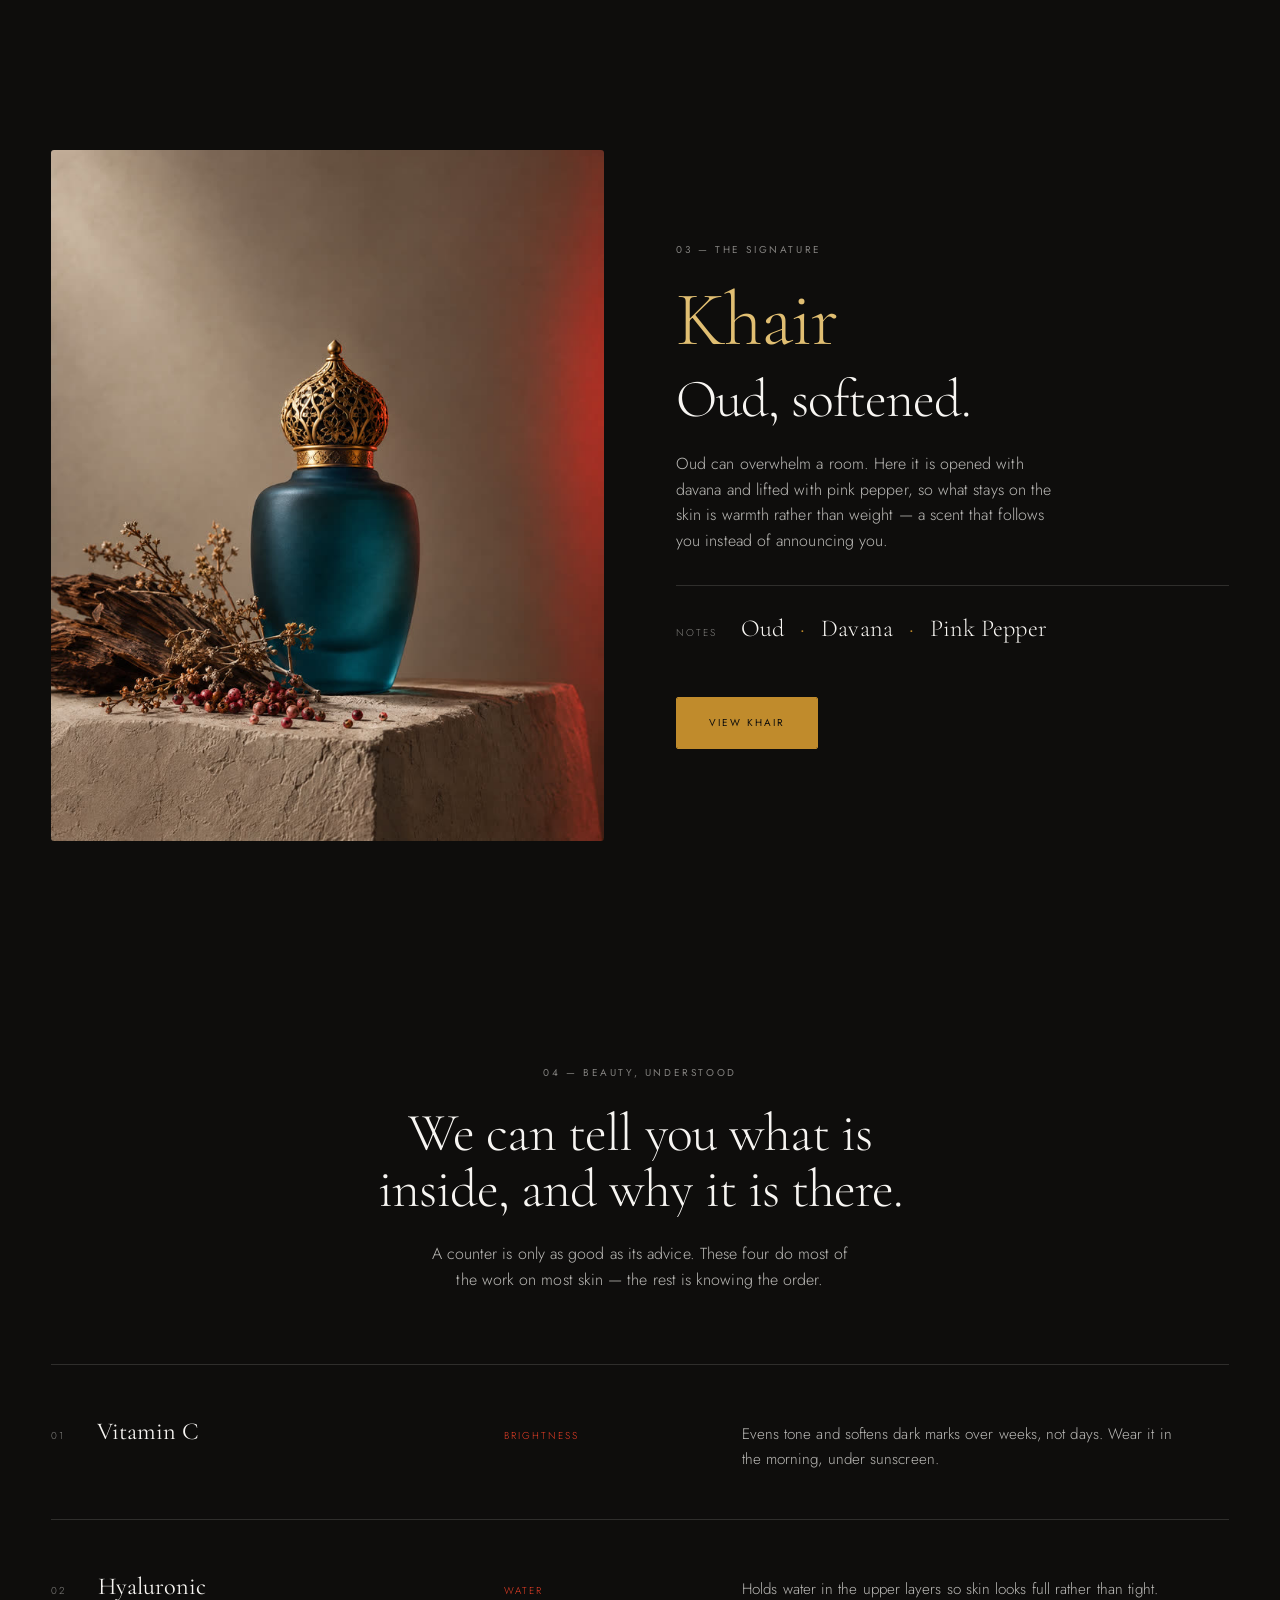
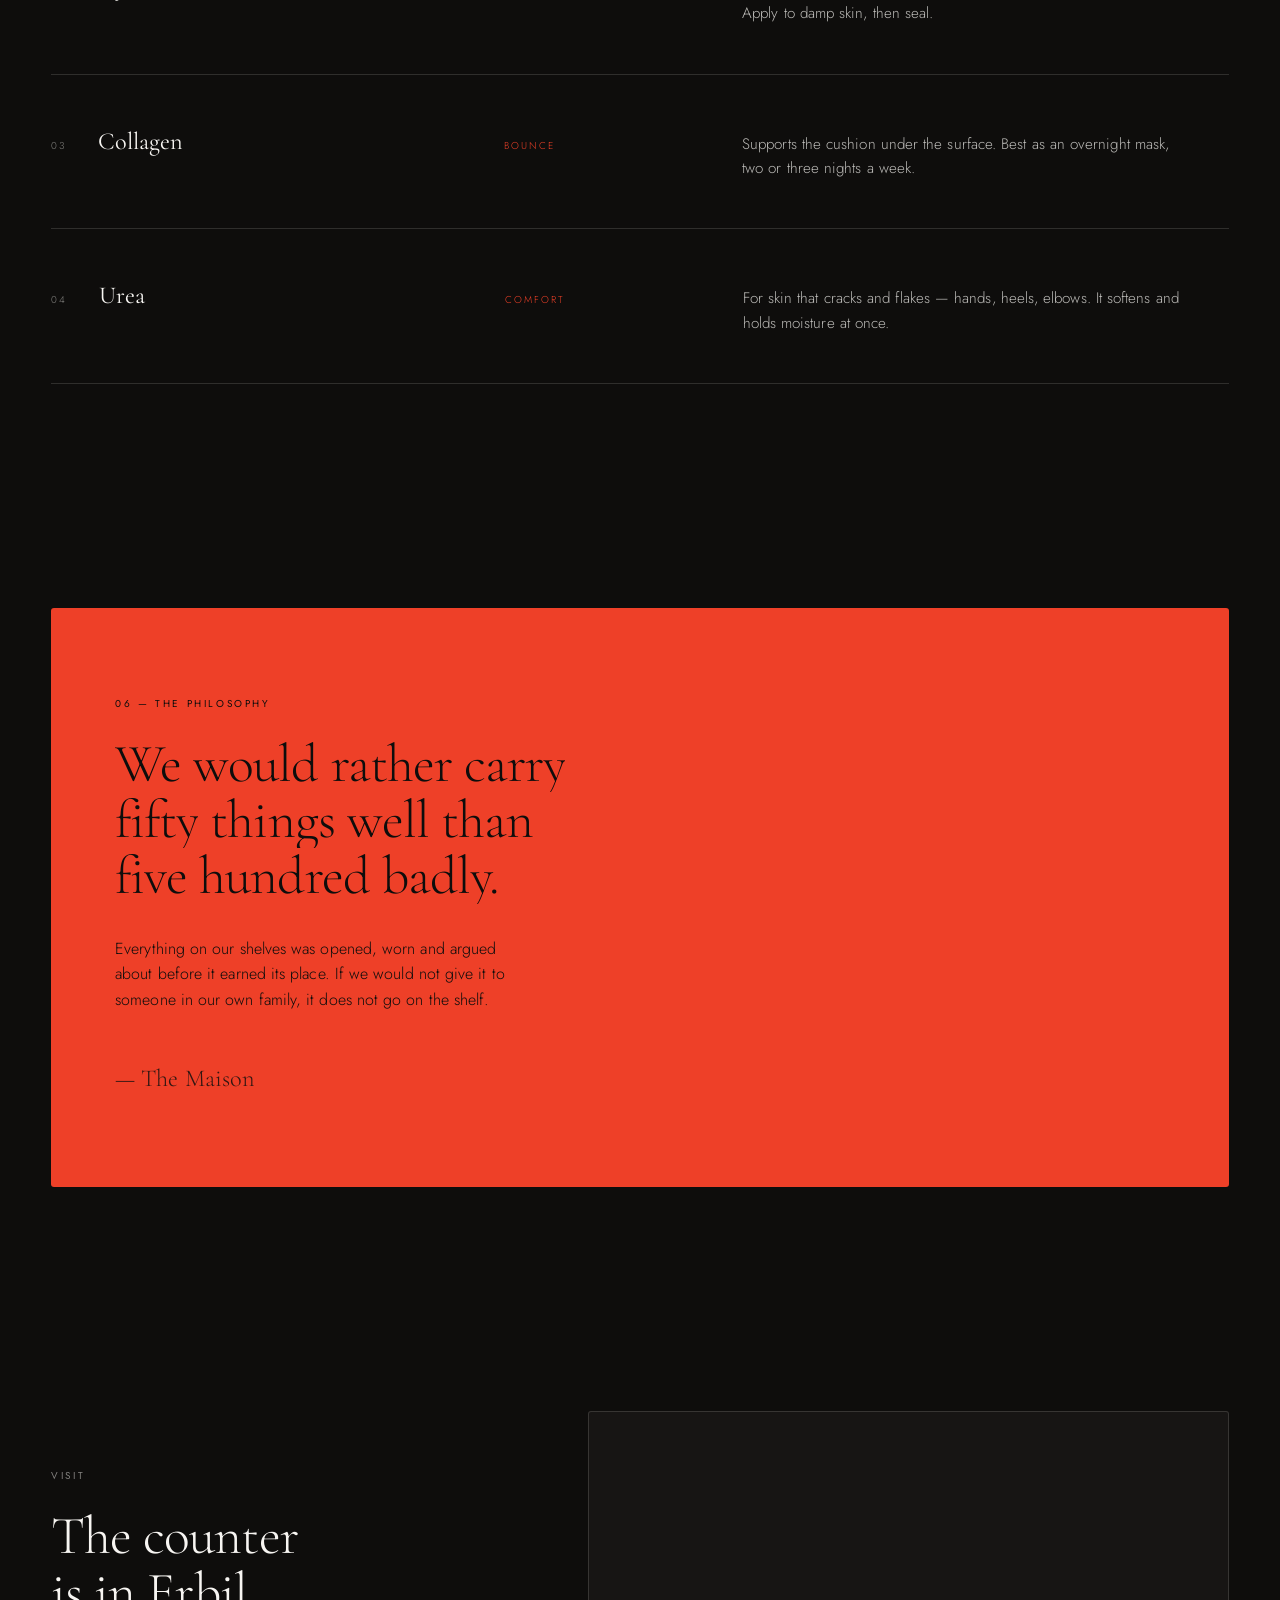
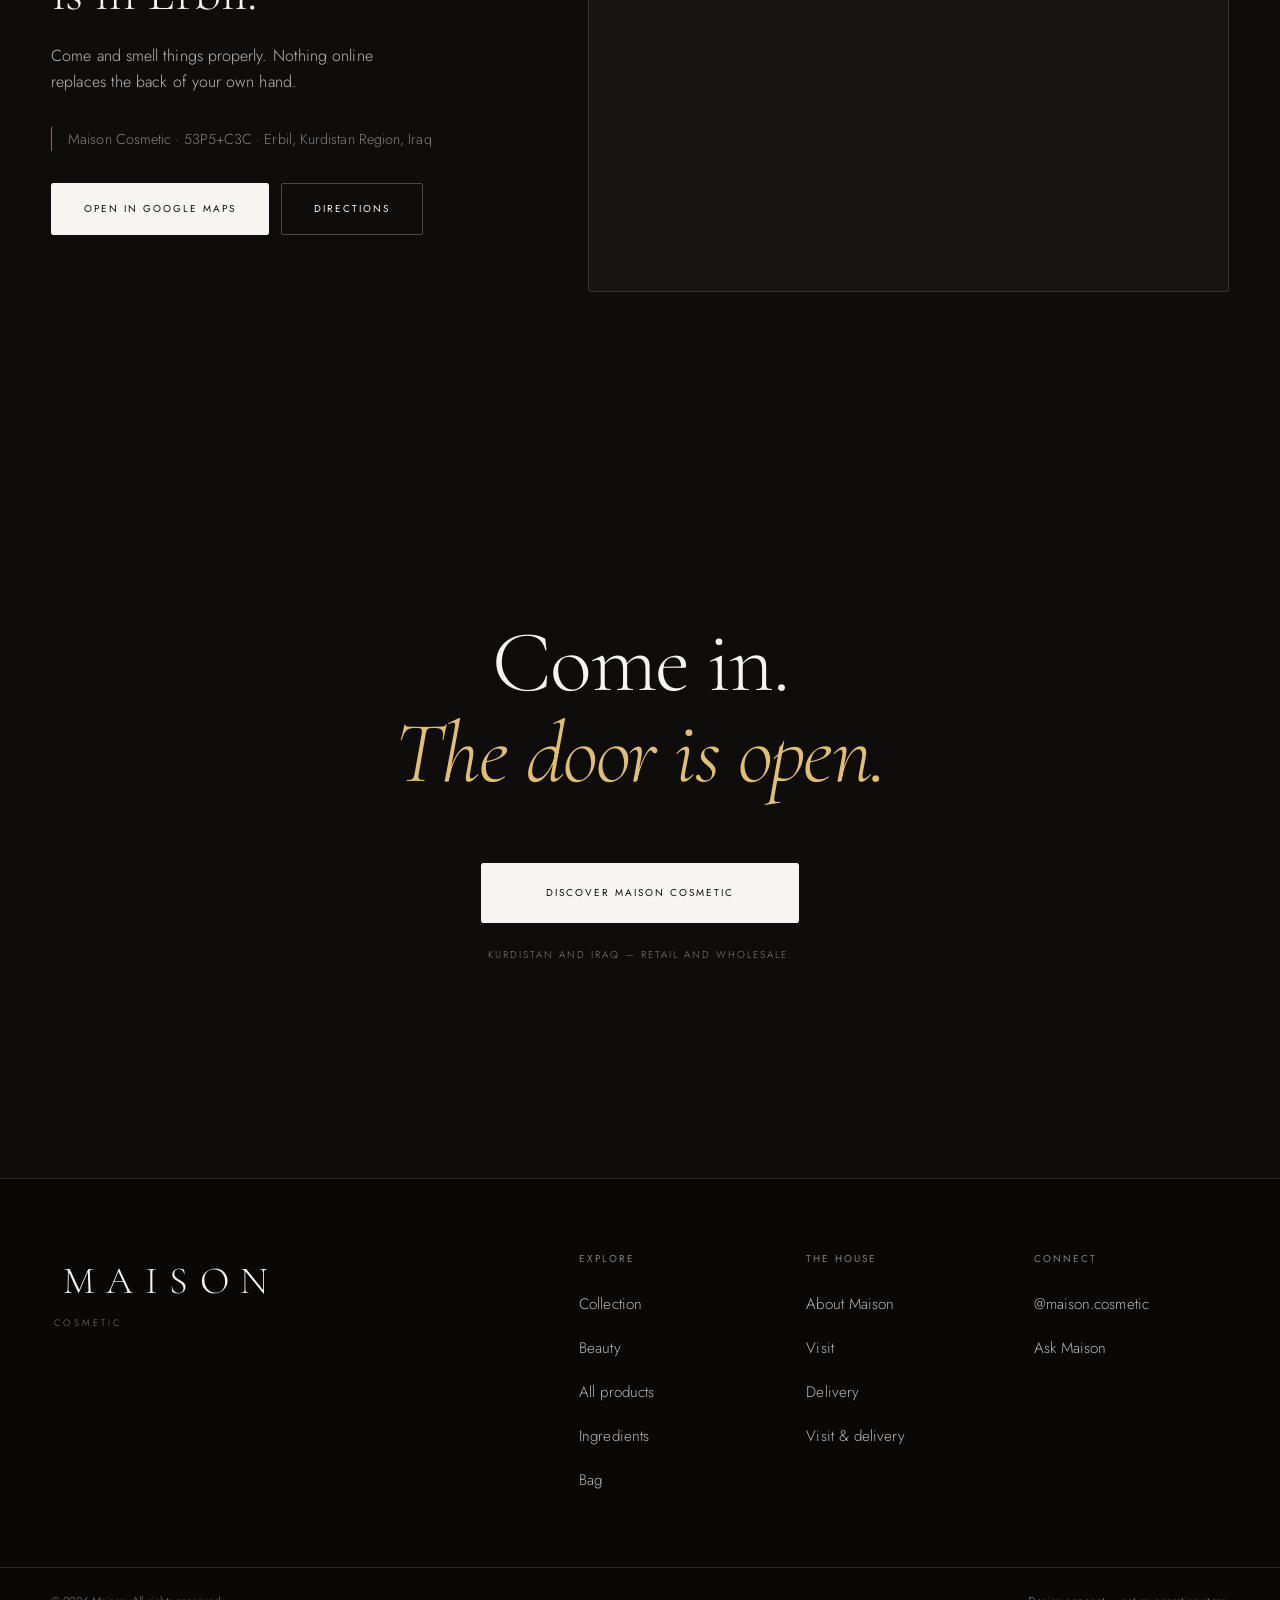
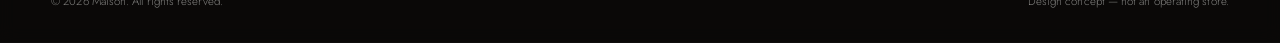
==== commit 68b59c33: "Give products, ingredients and locations real pages The three collection pages were CMS detail templ" ====
--- a/index.html
+++ b/index.html
@@ -362,11 +362,14 @@
       <div><h2 class="foot__h" data-i18n="footer.explore">Explore</h2>
         <a href="#/shop" data-nav data-i18n="nav.collection">Collection</a>
         <a href="#/#science" data-nav data-i18n="nav.beauty">Beauty</a>
+        <a href="products.html">All products</a>
+        <a href="ingredients.html">Ingredients</a>
         <a href="#/cart" data-nav data-i18n="cart.open">Bag</a></div>
       <div><h2 class="foot__h" data-i18n="footer.house">The House</h2>
         <a href="#/#philosophy" data-nav data-i18n="footer.about">About Maison</a>
         <a href="#/#store" data-nav data-spy="store" data-i18n="store.label">Visit</a>
-        <a href="#/#store" data-nav data-i18n="footer.delivery">Delivery</a></div>
+        <a href="#/#store" data-nav data-i18n="footer.delivery">Delivery</a>
+        <a href="locations.html">Visit &amp; delivery</a></div>
       <div><h2 class="foot__h" data-i18n="footer.connect">Connect</h2>
         <a href="https://www.instagram.com/maison.cosmetic/" target="_blank" rel="noopener">@maison.cosmetic</a>
         <a href="#" data-advisor data-i18n="ai.open">Ask Maison</a></div>
